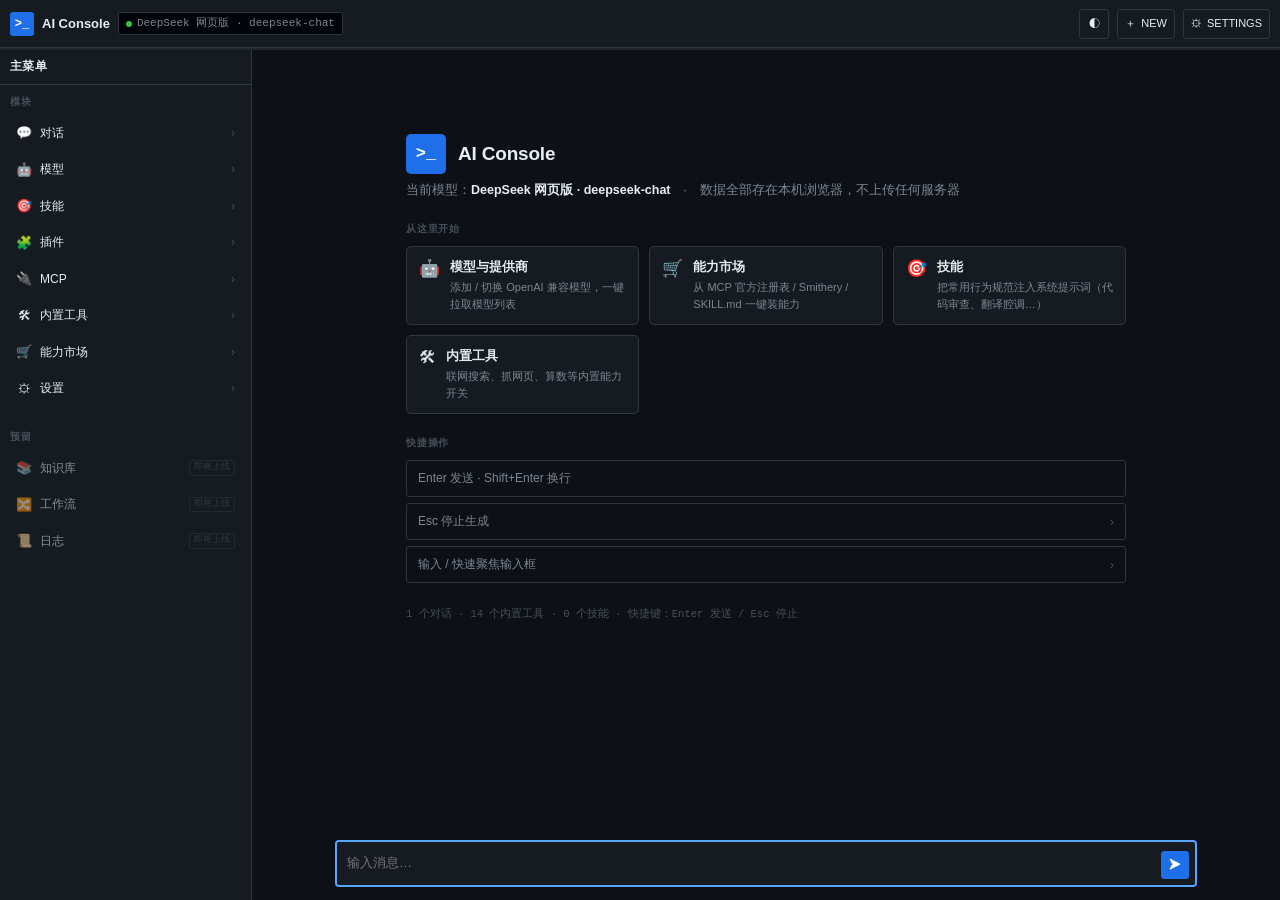
==== ai.html @ f850c0bf "feat(ai): ai.html 交互与观感升级（欢迎屏/主题切换/消息操作/会话管理）+ 修 8 处实效 bug" ====
<!DOCTYPE html>
<html lang="zh-CN" data-theme="auto">
<head>
<meta charset="UTF-8">
<meta name="viewport" content="width=device-width, initial-scale=1.0, maximum-scale=1.0, user-scalable=no">
<title>AI 工具箱</title>
<style>
:root{
  --bg:#0d1117; --bg-elev:#161b22; --bg-sunken:#010409;
  --fg:#e6edf3; --fg-dim:#7d8590; --fg-faint:#484f58;
  --line:#30363d; --line-strong:#21262d;
  --acc:#58a6ff; --acc-dim:#1f6feb; --acc-bg:rgba(88,166,255,.10);
  --ok:#3fb950; --warn:#d29922; --err:#f85149;
  --mono:ui-monospace,SFMono-Regular,"SF Mono",Menlo,Consolas,"Liberation Mono",monospace;
  --sans:-apple-system,BlinkMacSystemFont,"Segoe UI","Noto Sans SC",sans-serif;
  --r:3px; --r-lg:5px;
  /* 兼容别名：早期代码里散落着 --danger/--fg2/--bg2/--border 这套名字，
     它们从未定义过，导致「错误提示不变红、工具结果底色透明、思考框没边框」。
     统一别名到现行设计令牌，随明暗主题自动切换。 */
  --danger:var(--err); --fg2:var(--fg-dim); --bg2:var(--bg-elev); --border:var(--line);
  --sh-1:0 1px 2px rgba(0,0,0,.3);
  --sh-2:0 10px 30px rgba(0,0,0,.4);
}
:root[data-theme=light]{
  --bg:#ffffff; --bg-elev:#f6f8fa; --bg-sunken:#eaeef2;
  --fg:#1f2328; --fg-dim:#656d76; --fg-faint:#8c959f;
  --line:#d0d7de; --line-strong:#afb8c1;
  --acc:#0969da; --acc-dim:#0550ae; --acc-bg:rgba(9,105,218,.08);
  --ok:#1a7f37; --warn:#9a6700; --err:#cf222e;
}
*{margin:0;padding:0;box-sizing:border-box;-webkit-tap-highlight-color:transparent}
body{
  font-family:var(--sans);font-size:13px;line-height:1.5;
  background:var(--bg);color:var(--fg);
  height:100dvh;display:flex;flex-direction:column;overflow:hidden;
  -webkit-font-smoothing:antialiased;
}
button,input,select,textarea{font-family:inherit;font-size:13px}
::selection{background:var(--acc-bg);color:var(--fg)}
::-webkit-scrollbar{width:10px;height:10px}
::-webkit-scrollbar-track{background:transparent}
::-webkit-scrollbar-thumb{background:var(--line);border:2px solid var(--bg);border-radius:0}
::-webkit-scrollbar-thumb:hover{background:var(--fg-faint)}

/* ===== 按钮：硬边、方角 ===== */
.btn{
  display:inline-flex;align-items:center;justify-content:center;gap:5px;
  padding:4px 10px;border:1px solid var(--line);border-radius:var(--r);
  background:var(--bg-elev);color:var(--fg);font-size:12px;font-weight:500;
  cursor:pointer;transition:background .1s,border-color .1s;white-space:nowrap;line-height:1.6;
}
.btn:hover{background:var(--line-strong);border-color:var(--fg-faint)}
.btn.primary{background:var(--acc-dim);border-color:var(--acc-dim);color:#fff}
.btn.primary:hover{background:var(--acc)}
.btn.danger{color:var(--err)}
.btn.danger:hover{background:rgba(248,81,73,.12);border-color:var(--err)}
.btn.small{padding:2px 7px;font-size:11px}
.btn:disabled{opacity:.4;cursor:not-allowed}

/* ===== 顶栏 ===== */
.topbar{
  height:48px;display:flex;align-items:center;gap:8px;padding:0 10px;
  border-bottom:1px solid var(--line);background:var(--bg-elev);flex-shrink:0;z-index:50;
}
.brand{display:flex;align-items:center;gap:8px;min-width:0;flex-shrink:0}
.logo{
  width:24px;height:24px;border-radius:var(--r);display:grid;place-items:center;
  background:var(--acc-dim);color:#fff;font-size:12px;font-weight:700;flex-shrink:0;font-family:var(--mono);
}
.brand h1{font-size:13px;font-weight:600;letter-spacing:0;white-space:nowrap}
.brand small{display:none}
.topbar .sp{flex:1;min-width:4px}
.topbar .btn{min-height:30px}
.topbar .btn.icon{width:30px;padding:0;justify-content:center}
.chip{
  font-size:11px;padding:2px 7px;border-radius:2px;font-family:var(--mono);
  background:var(--bg-sunken);color:var(--fg-dim);border:1px solid var(--line);
  white-space:nowrap;overflow:hidden;text-overflow:ellipsis;max-width:36vw;
  display:inline-flex;align-items:center;gap:5px;flex-shrink:1;min-width:0;
}
.chip #statusText{overflow:hidden;text-overflow:ellipsis;white-space:nowrap;min-width:0}
.chip .cdot{width:6px;height:6px;border-radius:50%;background:var(--ok);flex-shrink:0}
.chip.off{color:var(--fg-faint);border-style:dashed;background:transparent}
.chip.off .cdot{background:var(--fg-faint)}
.chip.busy .cdot{background:var(--warn)}
.chip.tap{cursor:pointer}
.chip.tap:hover{border-color:var(--fg-faint);color:var(--fg)}
@media(max-width:680px){
  .brand h1{display:none}          /* 窄屏只留 logo：标题折行是顶栏错位的根源 */
  .chip{max-width:30vw}
  #ctxChip{display:none !important} /* 窄屏用顶部那条 ctxbar 表示用量，省出空间 */
  .topbar .lbl{display:none}       /* NEW / SETTINGS 收成图标按钮 */
}

/* ===== 布局 ===== */
.layout{display:flex;flex:1;overflow:hidden}
.sidebar{
  width:252px;flex-shrink:0;background:var(--bg-elev);border-right:1px solid var(--line);
  display:flex;flex-direction:column;overflow:hidden;
}
.sidebar-scroll{flex:1;overflow-y:auto}
.panel{border-bottom:1px solid var(--line);padding:10px}
.panel h3{
  font-size:10px;font-weight:600;color:var(--fg-dim);letter-spacing:.08em;
  text-transform:uppercase;display:flex;align-items:center;gap:6px;margin-bottom:8px;
  font-family:var(--mono);
}
.panel h3 .sp{flex:1}

/* 会话 / 提供商列表 */
.session-list{max-height:220px;overflow-y:auto;margin:-2px}
.session-item,.provider-item{
  display:flex;align-items:center;gap:7px;padding:5px 8px;border-radius:var(--r);
  cursor:pointer;font-size:12px;border-left:2px solid transparent;
}
.session-item:hover,.provider-item:hover{background:var(--line-strong)}
.session-item.active,.provider-item.active{background:var(--acc-bg);border-left-color:var(--acc);color:var(--acc)}
.session-item .t,.provider-item .n{flex:1;overflow:hidden;text-overflow:ellipsis;white-space:nowrap}
.session-item .cnt{font-size:9px;font-family:var(--mono);color:var(--fg-faint);border:1px solid var(--line);border-radius:2px;padding:0 4px;flex-shrink:0}
.session-item .del{opacity:0;color:var(--fg-dim);border:0;background:transparent;padding:0 2px;font-size:13px}
.session-item:hover .del,.session-item.active .del{opacity:.6}
.session-item .del:hover{opacity:1;color:var(--acc)}
.session-item .del.risk:hover{color:var(--err)}
/* 触屏没有 hover，操作按钮常显，否则根本点不到 */
@media(hover:none){.session-item .del{opacity:.5}}
.dot{width:6px;height:6px;border-radius:0;background:var(--ok);flex-shrink:0}
.provider-item.off .dot{background:var(--fg-faint)}
.model-sel,.panel select,.panel input{
  width:100%;padding:4px 8px;background:var(--bg);border:1px solid var(--line);
  border-radius:var(--r);color:var(--fg);font-family:var(--mono);font-size:11px;margin-top:6px;
}

/* ===== 主区 ===== */
.main{flex:1;display:flex;flex-direction:column;min-width:0;background:var(--bg)}
.msgs{flex:1;overflow-y:auto;padding:20px 0 8px}
.msg{max-width:860px;margin:0 auto 14px;padding:0 20px;display:flex;flex-direction:column;width:100%}
.msg .role{
  font-size:10px;font-weight:600;color:var(--fg-faint);margin-bottom:5px;
  letter-spacing:.08em;text-transform:uppercase;font-family:var(--mono);
}
.msg .bubble{font-size:13px;line-height:1.7;overflow-wrap:anywhere;white-space:pre-wrap}
.msg.user .bubble{white-space:pre-wrap}
.msg .bubble>*:not(:last-child){margin-bottom:.6em}
.msg.user .bubble{
  background:var(--bg-elev);border-left:2px solid var(--line-strong);
  padding:6px 10px;border-radius:0 var(--r) var(--r) 0;
}

/* 代码块 */
.bubble pre{
  background:var(--bg-sunken);border:1px solid var(--line);border-radius:var(--r);
  padding:10px 12px;overflow-x:auto;margin:8px 0;font-family:var(--mono);font-size:12px;
  line-height:1.55;white-space:pre;position:relative;
}
.bubble code{font-family:var(--mono);font-size:.9em;background:var(--bg-elev);padding:1px 4px;border-radius:2px;border:1px solid var(--line-strong)}
.bubble pre code{background:none;padding:0;border:0;font-size:12px}
.codebar{
  display:flex;align-items:center;gap:8px;font-family:var(--mono);font-size:10px;
  color:var(--fg-dim);background:var(--bg-elev);border:1px solid var(--line);border-bottom:0;
  border-radius:var(--r) var(--r) 0 0;padding:4px 10px;margin:8px 0 -8px;
}
.codebar .lang{color:var(--acc)}
.codebar .sp{flex:1}
.codebar button{background:none;border:0;color:var(--fg-dim);cursor:pointer;font-size:10px;font-family:var(--mono);padding:0}
.codebar button:hover{color:var(--acc)}

/* 工具调用 */
.msg .tool-call{
  margin-top:5px;font-size:11px;color:var(--fg-dim);background:var(--bg-elev);
  border:1px solid var(--line);border-left:2px solid var(--warn);border-radius:0 var(--r) var(--r) 0;
  padding:5px 9px;font-family:var(--mono);overflow-x:auto;white-space:pre-wrap;
}
.msg .tool-call.ok{border-left-color:var(--ok)}
.reasoning summary{font-family:var(--mono);font-size:11px;color:var(--fg-dim);cursor:pointer}

/* ===== 输入区 ===== */
.inputbar{padding:0 20px 14px}
.inputwrap{
  max-width:860px;margin:0 auto;display:flex;gap:6px;align-items:flex-end;
  background:var(--bg-elev);border:1px solid var(--line);border-radius:var(--r);padding:6px 6px 6px 10px;
}
.inputwrap:focus-within{border-color:var(--acc);box-shadow:0 0 0 1px var(--acc)}
#input{
  border:0;background:transparent;resize:none;max-height:180px;padding:5px 0;
  outline:none;color:var(--fg);font-size:13px;line-height:1.6;white-space:pre-wrap;width:100%;
}
.send-btn{
  width:28px;height:28px;border:1px solid var(--acc-dim);border-radius:var(--r);
  background:var(--acc-dim);color:#fff;font-size:12px;flex-shrink:0;cursor:pointer;
  display:grid;place-items:center;
}
.send-btn:hover{background:var(--acc)}
.send-btn:disabled{opacity:.4}

/* ===== 弹窗 ===== */
.modal-mask{
  position:fixed;inset:0;background:rgba(1,4,9,.75);display:none;
  align-items:flex-start;justify-content:center;z-index:80;padding:6vh 16px 16px;
}
.modal-mask.open{display:flex}
.modal{
  width:min(620px,100%);max-height:86dvh;overflow:auto;background:var(--bg-elev);
  border:1px solid var(--line);border-radius:var(--r-lg);box-shadow:0 16px 48px rgba(0,0,0,.55);
}
.modal h2{
  font-size:13px;font-weight:600;padding:12px 16px;border-bottom:1px solid var(--line);
  font-family:var(--mono);display:flex;align-items:center;gap:8px;
}
.modal .sub{font-size:11px;color:var(--fg-dim);padding:10px 16px 0;margin:0}
.modal .tab-pane{padding:14px 16px}
.modal .form-actions{
  padding:12px 16px;border-top:1px solid var(--line);display:flex;
  justify-content:flex-end;gap:6px;margin:0;background:var(--bg);
  position:sticky;bottom:0;
}

/* 标签页 */
.tabs{display:flex;gap:0;background:var(--bg);border-bottom:1px solid var(--line);padding:0 8px}
.tabs button{
  border:0;background:transparent;color:var(--fg-dim);border-radius:0;
  padding:9px 12px;font-size:12px;font-weight:500;cursor:pointer;
  border-bottom:2px solid transparent;margin-bottom:-1px;font-family:var(--mono);
}
.tabs button:hover{color:var(--fg)}
.tabs button.on{color:var(--acc);border-bottom-color:var(--acc)}
.tab-pane{display:none}
.tab-pane.on{display:block}

/* 表单 */
.form-row{margin-bottom:14px}
.form-row label{display:block;font-size:11px;font-weight:600;color:var(--fg-dim);margin-bottom:5px;font-family:var(--mono);text-transform:uppercase;letter-spacing:.05em}
.form-row input,.form-row select,.form-row textarea{
  width:100%;padding:6px 9px;background:var(--bg);border:1px solid var(--line);
  border-radius:var(--r);color:var(--fg);font-size:12px;outline:none;font-family:var(--mono);
}
.form-row input:focus,.form-row select:focus,.form-row textarea:focus{border-color:var(--acc);box-shadow:0 0 0 1px var(--acc)}
.form-row input[type=range]{padding:0;border:0;background:transparent;height:20px;accent-color:var(--acc);box-shadow:none!important}
.form-row input[type=checkbox]{width:auto;accent-color:var(--acc)}
.hint{font-size:11px;color:var(--fg-faint);margin-top:5px;line-height:1.5}

/* 工具列表 */
.tool-item{
  display:flex;align-items:center;gap:8px;padding:7px 0;
  border-bottom:1px solid var(--line-strong);font-size:12px;
}
.tool-item:last-child{border-bottom:0}
.tool-item .n{flex:1;font-family:var(--mono);font-size:11px}
.switch{position:relative;width:30px;height:16px;flex-shrink:0}
.switch input{opacity:0;width:0;height:0}
.slider{position:absolute;inset:0;background:var(--line);border-radius:2px;cursor:pointer}
.slider:before{content:"";position:absolute;height:12px;width:12px;left:2px;top:2px;background:var(--fg-dim);border-radius:1px;transition:.12s}
.switch input:checked+.slider{background:var(--acc-dim)}
.switch input:checked+.slider:before{transform:translateX(14px);background:#fff}

/* 空状态 */
.empty{max-width:520px;margin:16vh auto;text-align:center;color:var(--fg-dim);padding:0 20px}
.empty .big{font-size:32px;margin-bottom:10px;font-family:var(--mono);color:var(--fg-faint)}
.empty h2{color:var(--fg);font-size:15px;margin-bottom:6px;font-family:var(--mono);font-weight:600}
.empty code{font-family:var(--mono);font-size:11px;background:var(--bg-elev);padding:2px 6px;border:1px solid var(--line);border-radius:2px;color:var(--acc)}

/* ===== 欢迎屏（新建/空会话）===== */
.welcome{max-width:760px;margin:0 auto;padding:min(9vh,64px) 20px 20px}
.wc-hero{display:flex;align-items:center;gap:12px;margin-bottom:6px}
.wc-logo{
  width:40px;height:40px;border-radius:var(--r-lg);display:grid;place-items:center;flex-shrink:0;
  background:var(--acc-dim);color:#fff;font-family:var(--mono);font-weight:700;font-size:17px;
}
.wc-hero h2{font-size:19px;font-weight:650;letter-spacing:-.01em;line-height:1.25}
.wc-sub{color:var(--fg-dim);font-size:12.5px;margin:2px 0 22px;line-height:1.6}
.wc-sub b{color:var(--fg);font-weight:600}
.wc-warn{
  display:flex;gap:9px;align-items:flex-start;margin:0 0 18px;padding:10px 12px;font-size:12px;
  background:var(--bg-elev);border:1px solid var(--line);border-left:2px solid var(--warn);border-radius:0 var(--r) var(--r) 0;
}
.wc-warn .t{flex:1;color:var(--fg-dim);line-height:1.6}
.wc-warn b{color:var(--fg)}
.wc-grid{display:grid;grid-template-columns:repeat(auto-fit,minmax(210px,1fr));gap:10px;margin-bottom:22px}
.wc-card{
  text-align:left;display:flex;gap:10px;align-items:flex-start;padding:12px;
  background:var(--bg-elev);border:1px solid var(--line);border-radius:var(--r-lg);
  cursor:pointer;transition:border-color .12s,transform .12s,background .12s;color:inherit;font-family:inherit;
}
.wc-card:hover{border-color:var(--acc);background:var(--acc-bg);transform:translateY(-1px)}
.wc-card .ic{font-size:17px;line-height:1.2;flex-shrink:0}
.wc-card .tx{flex:1;min-width:0;display:block}
.wc-card .tt{display:block;font-size:12.5px;font-weight:600;color:var(--fg);margin-bottom:3px}
.wc-card .dd{display:block;font-size:11px;color:var(--fg-dim);line-height:1.5}
.wc-sec{font-size:10px;font-weight:600;color:var(--fg-faint);letter-spacing:.08em;text-transform:uppercase;font-family:var(--mono);margin:0 0 9px}
.wc-list{display:flex;flex-direction:column;gap:6px}
.wc-chip{
  display:flex;align-items:center;gap:9px;padding:9px 11px;font-size:12px;text-align:left;
  background:transparent;border:1px solid var(--line);border-radius:var(--r);color:var(--fg-dim);
  cursor:pointer;font-family:inherit;transition:border-color .12s,color .12s;
}
.wc-chip:hover{border-color:var(--acc);color:var(--fg)}
.wc-chip .ar{margin-left:auto;color:var(--fg-faint)}
.wc-foot{margin-top:22px;font-size:10.5px;color:var(--fg-faint);font-family:var(--mono);line-height:1.8}

/* ===== 消息操作条 ===== */
.msg-acts{display:flex;gap:4px;margin-top:7px;opacity:0;transition:opacity .12s;flex-wrap:wrap}
.msg:hover .msg-acts,.msg-acts:focus-within{opacity:1}
.msg-acts .a{
  font-size:10.5px;font-family:var(--mono);padding:2px 7px;border-radius:2px;cursor:pointer;
  background:transparent;border:1px solid var(--line);color:var(--fg-dim);line-height:1.6;
}
.msg-acts .a:hover{color:var(--acc);border-color:var(--acc)}
.msg-acts .a.danger:hover{color:var(--err);border-color:var(--err)}
@media(hover:none){.msg-acts{opacity:1}}   /* 触屏没有 hover，常显 */

/* ===== 回到底部 ===== */
.to-bottom{
  position:absolute;right:18px;bottom:74px;z-index:30;width:32px;height:32px;border-radius:50%;
  display:none;place-items:center;cursor:pointer;font-size:13px;
  background:var(--bg-elev);border:1px solid var(--line);color:var(--fg-dim);box-shadow:var(--sh-1);
}
.to-bottom.show{display:grid}
.to-bottom:hover{color:var(--acc);border-color:var(--acc)}
.main{position:relative}

/* 提示条 */
.toast{
  position:fixed;left:50%;bottom:20px;transform:translateX(-50%) translateY(8px);
  background:var(--bg-sunken);color:var(--fg);padding:7px 13px;border-radius:var(--r);
  border:1px solid var(--line);opacity:0;pointer-events:none;transition:.15s;
  z-index:90;font-size:12px;font-family:var(--mono);box-shadow:0 8px 24px rgba(0,0,0,.5);
}
.toast.show{opacity:1;transform:translateX(-50%) translateY(0)}

/* 上下文用量条 */
.ctxbar{height:2px;background:var(--line-strong);flex-shrink:0}
.ctxbar i{display:block;height:100%;background:var(--acc);width:0;transition:width .3s}
.ctxbar.warn i{background:var(--warn)}
.ctxbar.err i{background:var(--err)}

.menu-btn,.sidebar-backdrop{display:none}
@media(max-width:860px){
  .menu-btn{display:inline-flex}
  .sidebar{position:fixed;inset:44px auto 0 0;z-index:70;transform:translateX(-105%);width:min(84vw,300px);transition:transform .15s}
  .sidebar.open{transform:none}
  .sidebar-backdrop{display:block;position:fixed;inset:0;background:rgba(1,4,9,.6);z-index:60;opacity:0;pointer-events:none}
  .sidebar-backdrop.open{opacity:1;pointer-events:auto}
  .msg{padding:0 12px}
  .inputbar{padding:0 12px 12px}
}

/* AI 思考中跳动点 */
.typing-dot{display:inline-flex;gap:4px;align-items:center;margin-left:6px;vertical-align:middle}
.typing-dot i{width:5px;height:5px;background:var(--acc);border-radius:50%;display:inline-block;animation:tdot 1.2s infinite ease-in-out}
.typing-dot i:nth-child(2){animation-delay:.15s}
.typing-dot i:nth-child(3){animation-delay:.3s}
@keyframes tdot{0%,80%,100%{transform:scale(.6);opacity:.4}40%{transform:scale(1);opacity:1}}

/* 工具执行中旋转圈 */
.tc-spin{display:inline-block;width:10px;height:10px;border:1.5px solid var(--line-strong);border-top-color:var(--acc);border-radius:50%;animation:tcspin .8s linear infinite;vertical-align:-1px;margin-right:4px}
@keyframes tcspin{to{transform:rotate(360deg)}}
/* ===== 左侧模块导航 ===== */
.sb-head{display:flex;align-items:center;gap:8px;padding:8px 10px;border-bottom:1px solid var(--line);background:var(--bg-elev);flex-shrink:0}
.sb-head span{font-size:12px;font-weight:600;font-family:var(--mono);color:var(--fg);letter-spacing:.04em}
.sb-sec{font-size:10px;font-weight:600;color:var(--fg-faint);letter-spacing:.08em;text-transform:uppercase;padding:10px 10px 4px;font-family:var(--mono)}
.sb-mod{display:flex;align-items:center;gap:8px;padding:8px 10px;margin:1px 6px;border-radius:var(--r);cursor:pointer;font-size:12px;color:var(--fg);transition:background .1s}
.sb-mod:hover{background:var(--line-strong)}
.sb-mod .sb-ico{width:16px;text-align:center;font-size:13px;flex-shrink:0}
.sb-mod .sb-t{flex:1;overflow:hidden;text-overflow:ellipsis;white-space:nowrap}
.sb-mod .sb-ar{color:var(--fg-faint);font-size:12px}
.sb-mod.soon{opacity:.55;cursor:not-allowed}
.sb-mod .sb-soon{font-size:9px;color:var(--fg-faint);border:1px solid var(--line);padding:0 4px;border-radius:2px;font-family:var(--mono)}
.sb-view{display:block}
.sb-view .panel{border-bottom:0;padding:10px}
.sb-tool-item{display:flex;align-items:center;gap:8px;padding:7px 4px;border-bottom:1px solid var(--line-strong);font-size:12px}
.sb-tool-item:last-child{border-bottom:0}
.sb-tool-item .n{flex:1;font-family:var(--mono);font-size:11px;overflow:hidden;text-overflow:ellipsis;white-space:nowrap}
.sb-tool-item .d{font-size:10px;color:var(--fg-faint);max-width:120px;overflow:hidden;text-overflow:ellipsis;white-space:nowrap}
.sb-empty{font-size:12px;color:var(--fg-faint);padding:8px 4px;font-family:var(--mono)}
/* ===== 技能与能力市场 ===== */
.mk-item{display:flex;align-items:flex-start;gap:8px;padding:8px 6px;border-bottom:1px solid var(--line-strong)}
.mk-item:last-child{border-bottom:0}
.mk-item input[type=checkbox]{margin-top:2px;accent-color:var(--acc);flex-shrink:0}
.mk-item .mk-c{flex:1;min-width:0}
.mk-item .mk-n{font-size:12px;font-weight:600;display:flex;align-items:center;gap:6px;flex-wrap:wrap}
.mk-item .mk-d{font-size:11px;color:var(--fg-faint);margin-top:3px;line-height:1.5}
.mk-badge{font-size:9px;padding:0 4px;border-radius:2px;font-family:var(--mono);border:1px solid var(--line);color:var(--fg-dim)}
.mk-badge.skill{color:var(--acc);border-color:var(--acc)}
.mk-badge.mcp{color:var(--warn);border-color:var(--warn)}
.mk-badge.plugin{color:var(--ok);border-color:var(--ok)}
.mk-note{font-size:11px;color:var(--fg-faint);margin:8px 0 4px;font-family:var(--mono)}
.mk-bar{display:flex;gap:6px;flex-wrap:wrap;margin-top:8px}
.mk-scroll{max-height:44dvh;overflow-y:auto;border:1px solid var(--line);border-radius:var(--r);padding:2px 8px;background:var(--bg)}
.preset-row{display:flex;gap:6px;flex-wrap:wrap;margin-top:6px}
.sb-skill{padding:7px 4px;border-bottom:1px solid var(--line-strong)}
.sb-skill:last-child{border-bottom:0}
.sb-skill .sk-h{display:flex;align-items:center;gap:6px}
.sb-skill .sk-n{flex:1;font-size:12px;font-weight:600;overflow:hidden;text-overflow:ellipsis;white-space:nowrap}
.sb-skill .sk-d{font-size:11px;color:var(--fg-faint);margin-top:2px;line-height:1.4}
.sb-skill .sk-p{font-size:10px;color:var(--fg-faint);font-family:var(--mono);margin-top:3px}
@media(max-width:860px){.mk-scroll{max-height:38dvh}}
</style>
<body>
<div class="topbar">
  <button class="btn menu-btn" id="menuBtn" aria-label="菜单">☰</button>
  <div class="brand"><span class="logo">&gt;_</span><h1>AI Console</h1></div>
  <span class="chip off tap" id="statusChip" title="点这里切换模型 / 查看配置"><span class="cdot"></span><span id="statusText">未配置</span></span>
  <span class="chip" id="ctxChip" style="display:none">CTX 0%</span>
  <span class="sp"></span>
  <button class="btn small icon" id="btnTheme" title="切换主题" aria-label="切换主题">◐</button>
  <button class="btn small" id="btnNew" title="新建对话">＋<span class="lbl"> NEW</span></button>
  <button class="btn small" id="btnSettings" title="设置">⚙<span class="lbl"> SETTINGS</span></button>
</div>
<div class="ctxbar" id="ctxbar"><i></i></div>
<div class="layout">
  <div class="sidebar-backdrop" id="sbBackdrop"></div>
  <aside class="sidebar" id="sidebar">
  <div class="sb-head">
    <button class="btn small" id="sbBack" style="display:none">← 返回</button>
    <span id="sbTitle">主菜单</span>
  </div>
  <div class="sidebar-scroll">
    <!-- 主菜单 -->
    <div class="sb-view" id="sbHome">
      <div class="sb-sec">模块</div>
      <div class="sb-mod" data-view="chats"><span class="sb-ico">💬</span><span class="sb-t">对话</span><span class="sb-ar">›</span></div>
      <div class="sb-mod" data-view="models"><span class="sb-ico">🤖</span><span class="sb-t">模型</span><span class="sb-ar">›</span></div>
      <div class="sb-mod" data-view="skills"><span class="sb-ico">🎯</span><span class="sb-t">技能</span><span class="sb-ar">›</span></div>
      <div class="sb-mod" data-view="plugins"><span class="sb-ico">🧩</span><span class="sb-t">插件</span><span class="sb-ar">›</span></div>
      <div class="sb-mod" data-view="mcp"><span class="sb-ico">🔌</span><span class="sb-t">MCP</span><span class="sb-ar">›</span></div>
      <div class="sb-mod" data-view="builtin"><span class="sb-ico">🛠</span><span class="sb-t">内置工具</span><span class="sb-ar">›</span></div>
      <div class="sb-mod" data-view="market"><span class="sb-ico">🛒</span><span class="sb-t">能力市场</span><span class="sb-ar">›</span></div>
      <div class="sb-mod" data-view="settings"><span class="sb-ico">⚙</span><span class="sb-t">设置</span><span class="sb-ar">›</span></div>
      <div class="sb-sec" style="margin-top:14px">预留</div>
      <div class="sb-mod soon" data-view="kb"><span class="sb-ico">📚</span><span class="sb-t">知识库</span><span class="sb-soon">即将上线</span></div>
      <div class="sb-mod soon" data-view="wf"><span class="sb-ico">🔀</span><span class="sb-t">工作流</span><span class="sb-soon">即将上线</span></div>
      <div class="sb-mod soon" data-view="logs"><span class="sb-ico">📜</span><span class="sb-t">日志</span><span class="sb-soon">即将上线</span></div>
    </div>
    <!-- 对话 -->
    <div class="sb-view" id="sbChats" style="display:none">
      <section class="panel">
        <h3>CHATS<span class="sp"></span><button class="btn small" id="btnExportChat" title="导出当前对话为 Markdown">导出</button><button class="btn small" id="btnNew2">＋</button></h3>
        <div class="session-list" id="sessionList"></div>
      </section>
    </div>
    <!-- 模型 -->
    <div class="sb-view" id="sbModels" style="display:none">
      <section class="panel">
        <h3>MODELS<span class="sp"></span><button class="btn small" id="btnAddProvider">添加</button></h3>
        <div id="providerList"></div>
        <select class="model-sel" id="modelSel"></select>
        <div id="toolStatus" class="hint" style="margin-top:8px"></div>
      </section>
    </div>
    <!-- 插件 -->
    <div class="sb-view" id="sbPlugins" style="display:none">
      <section class="panel">
        <h3>PLUGINS<span class="sp"></span><button class="btn small" id="btnAddPlugin2">添加</button></h3>
        <div id="sbPluginList"></div>
      </section>
    </div>
    <!-- MCP -->
    <div class="sb-view" id="sbMcp" style="display:none">
      <section class="panel">
        <h3>MCP SERVERS<span class="sp"></span><button class="btn small" id="btnAddMcp2">添加</button></h3>
        <div id="sbMcpList"></div>
      </section>
    </div>
    <!-- 内置工具 -->
    <div class="sb-view" id="sbBuiltin" style="display:none">
      <section class="panel">
        <h3>BUILTIN TOOLS</h3>
        <div id="sbBuiltinList"></div>
      </section>
    </div>
    <!-- 技能 -->
    <div class="sb-view" id="sbSkills" style="display:none">
      <section class="panel">
        <h3>SKILLS<span class="sp"></span><button class="btn small" id="btnMarketSkill">市场</button><button class="btn small" id="btnAddSkill">添加</button></h3>
        <div id="sbSkillList"></div>
      </section>
    </div>
    <!-- 能力市场 -->
    <div class="sb-view" id="sbMarket" style="display:none">
      <section class="panel">
        <h3>MARKET</h3>
        <div class="sb-mod" data-mk="skill" style="margin:1px 0"><span class="sb-ico">🎯</span><span class="sb-t">技能市场</span><span class="sb-ar">›</span></div>
        <div class="sb-mod" data-mk="mcp" style="margin:1px 0"><span class="sb-ico">🔌</span><span class="sb-t">MCP 市场</span><span class="sb-ar">›</span></div>
        <div class="sb-mod" data-mk="plugin" style="margin:1px 0"><span class="sb-ico">🧩</span><span class="sb-t">插件市场</span><span class="sb-ar">›</span></div>
        <div class="hint" style="margin-top:10px">支持 MCP 官方注册表、Smithery、PulseMCP、SKILL.md、OpenAPI 等格式，也可填入任意链接自动识别。</div>
      </section>
    </div>
    <!-- 设置 -->
    <div class="sb-view" id="sbSettings" style="display:none">
      <section class="panel">
        <h3>SETTINGS</h3>
        <div id="sbSettingsList"></div>
      </section>
    </div>
  </div>
</aside>
  <main class="main">
    <div class="msgs" id="msgs"></div>
    <button class="to-bottom" id="toBottom" title="回到底部" aria-label="回到底部">↓</button>
    <div class="inputbar">
      <div class="inputwrap">
        <textarea id="input" placeholder="输入消息…" rows="1"></textarea>
        <button class="send-btn" id="sendBtn" title="发送">➤</button>
        <button class="send-btn" id="stopBtn" title="停止生成" style="display:none;background:var(--danger)">■</button>
      </div>
    </div>
  </main>
</div>


<div class="modal-mask" id="providerModal">
  <div class="modal">
    <h2 id="providerModalTitle">添加提供商</h2>
    <p class="sub">填写 OpenAI 兼容接口。商汤、OpenAI 等会自动经代理访问。</p>
    <div class="tabs"><button type="button" class="on" data-tab="p-basic">连接</button><button type="button" data-tab="p-model">模型</button><button type="button" data-tab="p-adv">高级</button></div>
    <div class="tab-pane on" id="p-basic">
      <div class="form-row"><label>常用模板</label><select id="pTemplate"><option value="">自定义</option><option value="sensenova">商汤 SenseNova</option><option value="openai">OpenAI</option><option value="anthropic">Anthropic</option><option value="google">Google Gemini</option><option value="qwen">通义千问</option><option value="moonshot">Kimi</option><option value="zhipu">智谱</option><option value="doubao">豆包</option><option value="ollama">Ollama（本地）</option><option value="openrouter">OpenRouter</option><option value="groq">Groq</option></select></div>
      <div class="form-row"><label>名称</label><input id="pName" placeholder="例如：商汤日日新"></div>
      <div class="form-row"><label>API 地址</label><input id="pBase" placeholder="https://token.sensenova.cn/v1"><div class="hint">程序会自动拼接 /chat/completions。</div></div>
      <div class="form-row"><label>API Key</label><input id="pKey" type="password" placeholder="sk-..."></div>
      <div class="form-row" id="pLockTip" style="display:none"></div>
    </div>
    <div class="tab-pane" id="p-model">
      <div class="form-row"><label>模型（逗号分隔）</label><input id="pModels" placeholder="sensenova-6.8-flash-lite, deepseek-v4-flash"></div>
      <div class="form-row" style="display:flex;gap:8px;align-items:center;flex-wrap:wrap"><button class="btn small" id="btnFetchModels" type="button">拉取模型</button><button class="btn small" id="btnTestConn" type="button">测试连接</button><span id="fetchModelsStatus" class="hint" style="margin:0"></span></div>
      <div class="form-row"><label>默认系统提示词</label><textarea id="pSys" rows="3" placeholder="你是一个有用的 AI 助手"></textarea></div>
    </div>
    <div class="tab-pane" id="p-adv">
      <div class="form-row"><label>专用代理（可选）</label><input id="pProxy" placeholder="留空则使用全局代理或直连"><div class="hint">仅此提供商走该地址。全局代理在设置的网络页配置。</div></div>
    </div>
    <div class="form-actions"><button class="btn danger" id="pDelete" style="display:none;margin-right:auto">删除</button><button class="btn" id="pCancel">取消</button><button class="btn primary" id="pSave">保存</button></div>
  </div>
</div>
<div class="modal-mask" id="toolsModal">
  <div class="modal">
    <h2>能力中心</h2><p class="sub">内置工具、远程 MCP 与 OpenAPI 插件。</p>
    <div class="tabs"><button type="button" class="on" data-tab="t-built">内置</button><button type="button" data-tab="t-mcp">MCP</button><button type="button" data-tab="t-plugin">插件</button></div>
    <div class="tab-pane on" id="t-built"><div id="builtinTools"></div></div>
    <div class="tab-pane" id="t-mcp"><div class="form-actions" style="justify-content:space-between"><span class="hint" style="margin:0">远程 HTTP MCP，仅拉取并调用工具。</span><button class="btn small" id="btnAddMcp">添加</button></div><div id="mcpList"></div></div>
    <div class="tab-pane" id="t-plugin"><div class="form-actions" style="justify-content:space-between"><span class="hint" style="margin:0">支持 OpenAPI 与自定义 JSON 工具。</span><button class="btn small" id="btnAddPlugin">添加</button></div><div id="pluginList"></div></div>
    <div class="form-actions"><button class="btn primary" id="toolsClose">完成</button></div>
  </div>
</div>
<div class="modal-mask" id="mcpModal"><div class="modal"><h2>MCP 服务器</h2><div class="form-row"><label>名称</label><input id="mName" placeholder="例如：GitHub MCP"></div><div class="form-row"><label>地址</label><input id="mUrl" placeholder="https://mcp.example.com/mcp"></div><div class="form-row"><label>Bearer Token（可选）</label><input id="mToken" type="password"></div><div class="form-row"><label>额外 Headers（JSON，可选）</label><input id="mHeaders" placeholder='{"X-Key":"value"}'></div><div class="form-actions"><button class="btn" id="mCancel">取消</button><button class="btn primary" id="mSave">保存并拉取工具</button></div></div></div>
<div class="modal-mask" id="pluginModal"><div class="modal"><h2>添加插件</h2><div class="form-row"><label>名称</label><input id="plName"></div><div class="form-row"><label>类型</label><select id="plType"><option value="openapi">OpenAPI 插件</option><option value="custom">自定义 JSON 工具</option></select></div><div class="form-row"><label>OpenAPI 地址或 JSON</label><textarea id="plOpenapi" rows="4"></textarea></div><div id="customFields" style="display:none"><div class="form-row"><label>工具名称</label><input id="cName"></div><div class="form-row"><label>描述</label><input id="cDesc"></div><div class="form-row"><label>URL</label><input id="cUrl"></div><div class="form-row"><label>方法</label><select id="cMethod"><option>GET</option><option>POST</option></select></div><div class="form-row"><label>Headers（JSON）</label><input id="cHeaders"></div><div class="form-row"><label>参数 JSON Schema</label><textarea id="cSchema" rows="3"></textarea></div></div><div class="form-actions"><button class="btn" id="plCancel">取消</button><button class="btn primary" id="plSave">保存</button></div></div></div>
<div class="modal-mask" id="settingsModal"><div class="modal"><h2>设置</h2><p class="sub">生成参数、网络与数据分开管理。</p><div class="tabs"><button type="button" class="on" data-tab="s-gen">生成</button><button type="button" data-tab="s-net">网络</button><button type="button" data-tab="s-data">数据</button></div><div class="tab-pane on" id="s-gen"><div class="form-row"><label>温度 <span id="tempVal">0.7</span></label><input type="range" id="setTemp" min="0" max="2" step="0.1" value="0.7"></div><div class="form-row"><label>最大 Tokens</label><input type="number" id="setMaxTokens" min="1" max="128000" value="2048"></div><div class="form-row"><label style="display:flex;align-items:center;gap:8px"><input type="checkbox" id="setAutoRetry429" style="width:auto"> 遇到限流(429)自动重试</label><div class="hint">仅对限流与瞬时连接错误自动重试，次数见下方。</div></div><div class="form-row"><label>自动重试次数 <span id="retryVal">5</span></label><input type="range" id="setMaxRetry" min="0" max="10" step="1" value="5"><div class="hint">设为 0 则不自动重试。退避间隔 2/4/8/16/30 秒。</div></div><div class="form-row"><label style="display:flex;align-items:center;gap:8px"><input type="checkbox" id="setAutoCompress" style="width:auto"> 超长对话自动压缩</label><div class="hint">接近上下文上限时，把早期对话摘要为一条记录，避免报错。</div></div><div class="form-row"><label>压缩触发阈值 <span id="cmpVal">80</span>%</label><input type="range" id="setCmpTh" min="50" max="95" step="5" value="80"><div class="hint">达到最大 Tokens 的该比例时触发压缩。</div></div></div><div class="tab-pane" id="s-net"><div class="form-row"><label style="display:flex;align-items:center;gap:8px"><input type="checkbox" id="setUseProxy" style="width:auto"> 始终通过代理访问 API</label><div class="hint">已知会被浏览器拦截的接口会自动走代理。</div></div><div class="form-row"><label>代理地址</label><input id="setProxyBase" placeholder="https://ai.yongjiu.ccwu.cc"></div></div><div class="tab-pane" id="s-data"><div class="form-row" style="display:flex;gap:8px;flex-wrap:wrap"><button class="btn small" id="btnExport" type="button">导出配置</button><button class="btn small" id="btnImport" type="button">导入配置</button><button class="btn small danger" id="btnWipe" type="button">清除全部</button></div><div class="hint">导出包含密钥，请妥善保管。</div><input type="file" id="importFile" accept=".json" style="display:none"></div><div class="form-actions"><button class="btn" id="settingsCancel">取消</button><button class="btn primary" id="settingsSave">保存</button></div></div></div>
<div class="modal-mask" id="skillModal"><div class="modal">
  <h2 id="skillModalTitle">添加技能</h2>
  <p class="sub">技能作为行为规范注入系统提示词，不占用工具调用。</p>
  <div class="form-row"><label>名称</label><input id="skName" placeholder="例如：代码审查"></div>
  <div class="form-row"><label>描述</label><input id="skDesc" placeholder="一句话说明用途"></div>
  <div class="form-row"><label>提示词</label><textarea id="skPrompt" rows="8" placeholder="当用户提供代码时，请按以下结构回答…"></textarea></div>
  <div class="form-actions"><button class="btn" id="skCancel">取消</button><button class="btn primary" id="skSave">保存</button></div>
</div></div>
<div class="modal-mask" id="marketModal"><div class="modal">
  <h2>能力市场</h2>
  <p class="sub" id="mkSub">填入链接或关键词，自动识别格式并安装。</p>
  <div class="tabs" id="mkTabs" data-no-pane="1"><button type="button" class="on" data-mkt="skill">技能</button><button type="button" data-mkt="mcp">MCP</button><button type="button" data-mkt="plugin">插件</button></div>
  <div class="tab-pane on" id="mkPane" style="padding:14px 16px">
    <div class="form-row"><label id="mkUrlLabel">来源链接</label><input id="mkUrl" placeholder="https://registry.modelcontextprotocol.io/v0/servers"></div>
    <div class="form-row"><label>快捷来源</label><div class="preset-row" id="mkPresets"></div></div>
    <div class="mk-bar"><button class="btn primary small" id="mkFetch">查询</button><span id="mkStatus" class="hint" style="margin:0"></span></div>
    <div class="form-row" style="margin-top:12px"><label>结果</label><div class="mk-scroll" id="mkResults"><div class="sb-empty">填入链接后点击查询</div></div></div>
    <div class="form-actions"><button class="btn" id="mkSelectAll">全选</button><button class="btn" id="mkClose">关闭</button><button class="btn primary" id="mkInstall">安装选中</button></div>
  </div>
</div></div>
<div class="toast" id="toast"></div>
<script>
// ====== API 网关选优层（多域名故障转移 + 快捷保留区） ======
// 原理：并发探测多个网关域名，选最快可用者，覆盖 API_BASE/AUTH_API/SEARCH_API
// 支持：localStorage 缓存结果（TTL 10分钟）、手动填入自定义订阅地址（快捷保留区）

(function(){
  // 服务 -> 候选网关域名（按优先级，第一位为默认）
  var GATEWAY_POOL = {
    api:  ["https://api.yongjiu.ccwu.cc", "https://api2.yongjiu.ccwu.cc"],
    auth: ["https://auth-api.yongjiu.ccwu.cc", "https://auth-api2.yongjiu.ccwu.cc"],
    search: ["https://search.yongjiu.ccwu.cc", "https://search2.yongjiu.ccwu.cc"]
  };

  // 快捷保留区：用户可手动填写的备用订阅地址（失效时自动切换到这里）
  function getCustom(service){
    try{ return localStorage.getItem('gw_custom_'+service)||''; }catch(e){ return ''; }
  }
  function setCustom(service, url){
    try{ localStorage.setItem('gw_custom_'+service, url||''); }catch(e){}
  }

  // 健康检查，GET /health 或根路径，3 秒超时
  function test(url){
    return new Promise(function(resolve){
      var ctrl = typeof AbortController!=='undefined' ? new AbortController() : null;
      var timer = setTimeout(function(){ if(ctrl) ctrl.abort(); resolve(false); }, 3000);
      var opts = {method:'GET', cache:'no-store'};
      if(ctrl) opts.signal = ctrl.signal;
      fetch(url+'/health', opts)
        .then(function(r){ clearTimeout(timer); resolve(r.ok || r.status===404); })
        .catch(function(){ clearTimeout(timer); resolve(false); });
    });
  }

  // 选优：返回该服务当前最佳网关 URL（同步返回，探测异步缓存）
  var bestCache = {};
  var probing = {};
  function pickBest(service){
    var pool = GATEWAY_POOL[service] || [];
    var custom = getCustom(service);
    if(custom) pool = [custom].concat(pool);

    var cached = bestCache[service];
    if(cached && Date.now()-cached.ts < 10*60*1000) return cached.url;

    var fallback = pool[0] || '';
    if(!probing[service]){
      probing[service] = true;
      var results = [];
      pool.forEach(function(url, i){
        test(url).then(function(ok){
          results.push({url:url, ok:ok, idx:i});
          if(results.length===pool.length){
            var best = results.filter(function(r){return r.ok;}).sort(function(a,b){return a.idx-b.idx;})[0];
            if(best){ bestCache[service] = {url:best.url, ts:Date.now()}; }
            probing[service] = false;
          }
        });
      });
    }
    return fallback;
  }

  // 强制重测（设置面板手动触发）
  function refresh(){
    bestCache = {};
    ['api','auth','search'].forEach(function(s){ probing[s]=false; pickBest(s); });
    return Promise.all([
      test(GATEWAY_POOL.api[0]), test(GATEWAY_POOL.api[1]),
      test(GATEWAY_POOL.auth[0]), test(GATEWAY_POOL.auth[1]),
      test(GATEWAY_POOL.search[0]), test(GATEWAY_POOL.search[1])
    ]);
  }

  window.APIGateway = {
    pick: pickBest,
    getCustom: getCustom,
    setCustom: setCustom,
    pool: GATEWAY_POOL,
    refresh: refresh,
    _cache: bestCache,
    _test: test
  };
})();


// ===== 存储 =====
const LS_KEYS={providers:'ai.providers',active:'ai.activeProvider',sessions:'ai.sessions',activeSession:'ai.activeSession',mcp:'ai.mcpServers',plugins:'ai.plugins',builtin:'ai.builtinTools',skills:'ai.skills',settings:'ai.settings',activeModel:'ai.activeModel'};
function load(k,f){try{const v=localStorage.getItem(k);return v?JSON.parse(v):(f!==undefined?f:null)}catch(e){return f!==undefined?f:null}}
function save(k,v){localStorage.setItem(k,JSON.stringify(v))}
function uid(){return Date.now().toString(36)+Math.random().toString(36).slice(2,7)}
function $(id){return document.getElementById(id)}
function esc(s){return String(s==null?'':s).replaceAll('&','&amp;').replaceAll('<','&lt;').replaceAll('>','&gt;').replaceAll('"','&quot;').replaceAll("'",'&#39;')}
let toastTimer=null;
function toast(msg){const t=$('toast');t.textContent=msg;t.classList.add('show');clearTimeout(toastTimer);toastTimer=setTimeout(()=>t.classList.remove('show'),2200)}
// ===== 默认数据 =====
// ===== DeepSeek 网页版反代（内置，不可删除）=====
// 走 Cloudflare Worker 反代 chat.deepseek.com；本模型只做纯对话，不参与工具调用。
//
// ⚠ token 不在这里 —— 它在 Worker 的 DEEPSEEK_TOKENS secret 里。
//   Worker 只认 secret，前端带的 Authorization 头它根本不看（除非配了 PROXY_KEY）。
//   所以换 token 请改 Worker，改本文件无效。详见 worker/deepseek/README.md。
const DS_WEB_BASE='https://ai.yongjiu.ccwu.cc/dsweb/v1';
const DEFAULT_PROVIDERS=[
  // key 留空：token 由 Worker 侧的 secret 提供，这里不需要也不应该填
  {id:'deepseek-web',name:'DeepSeek 网页版',base:DS_WEB_BASE,key:'',proxy:'',models:['deepseek-chat','deepseek-reasoner'],sys:'你是一个有用的 AI 助手',locked:true,noTools:true,selfProxied:true,badge:'反代'},
  {id:'sensenova',name:'商汤日日新',base:'https://token.sensenova.cn/v1',key:'',proxy:'',models:['sensenova-6.8-flash-lite','deepseek-v4-flash','deepseek-flash','glm-5.2','kimi-k3'],sys:'你是一个有用的 AI 助手'},
  {id:'deepseek',name:'DeepSeek',base:'https://api.deepseek.com/v1',key:'',proxy:'',models:['deepseek-chat','deepseek-reasoner'],sys:'你是一个有用的 AI 助手'},
];
// 内置锁定提供商：不可删除，每次启动强制回填（即使 localStorage 里被改掉）
const BUILTIN_PROVIDERS={};
DEFAULT_PROVIDERS.forEach(function(p){if(p.locked)BUILTIN_PROVIDERS[p.id]=JSON.parse(JSON.stringify(p))});
function isLocked(id){return Object.prototype.hasOwnProperty.call(BUILTIN_PROVIDERS,id)}
const DEFAULT_BUILTIN=[
  {id:'web_search',name:'网页搜索',desc:'经搜索API搜索网页',enabled:true},
  {id:'fetch_url',name:'网页抓取',desc:'抓取指定URL文本内容',enabled:true},
  {id:'now_time',name:'当前时间',desc:'获取当前日期时间',enabled:true},
  {id:'calc',name:'计算器',desc:'四则运算与数学表达式计算',enabled:true},
  {id:'unit_convert',name:'单位换算',desc:'长度/重量/温度/数据单位换算',enabled:true},
  {id:'random_num',name:'随机数',desc:'生成指定范围的随机整数',enabled:true},
  {id:'uuid_gen',name:'UUID 生成',desc:'生成随机 UUID v4',enabled:true},
  {id:'base64',name:'Base64 编解码',desc:'文本与 Base64 互转',enabled:true},
  {id:'url_codec',name:'URL 编解码',desc:'URL 编码与解码',enabled:true},
  {id:'json_tool',name:'JSON 工具',desc:'JSON 校验/格式化/压缩',enabled:true},
  {id:'http_req',name:'HTTP 请求',desc:'发送 GET/POST 请求并返回响应',enabled:true},
  {id:'weather',name:'天气查询',desc:'查询城市当前天气',enabled:true},
  {id:'currency',name:'汇率换算',desc:'查询实时汇率并换算',enabled:true},
  {id:'translate',name:'文本翻译',desc:'调用免费翻译接口翻译文本',enabled:true}
];
const DEFAULT_SKILLS=[
  {id:'sk_code_review',name:'代码审查',desc:'逐条指出问题并给出修复建议',enabled:false,
   prompt:'当用户提供代码时，请按以下结构回复：'+String.fromCharCode(10)+'1. 总体评价（一句话）'+String.fromCharCode(10)+'2. 问题清单（按严重程度排序，每条含：问题 / 影响 / 修复建议）'+String.fromCharCode(10)+'3. 修复后的完整代码'+String.fromCharCode(10)+'只指出真实存在的问题，不要臆测。'},
  {id:'sk_summary',name:'结构化摘要',desc:'把长文压缩为要点',enabled:false,
   prompt:'当用户要求总结时，按以下结构输出：'+String.fromCharCode(10)+'- 一句话结论'+String.fromCharCode(10)+'- 3-5 条要点（每条不超过 40 字）'+String.fromCharCode(10)+'- 关键数据或事实（如有）'+String.fromCharCode(10)+'不要输出与原文无关的推测。'},
];

// ===== 状态 =====
let providers=load(LS_KEYS.providers,DEFAULT_PROVIDERS);
// 迁移：旧版商汤域名 api.sensenova.cn -> token.sensenova.cn
providers.forEach(p=>{if(p.base&&p.base.indexOf('api.sensenova.cn')>=0){p.base=p.base.replace("api.sensenova.cn","token.sensenova.cn");}});
// 内置锁定提供商：强制置顶回填，保持字段与常量一致（用户仍可改 base，但不允许删除）
(function reconcileBuiltin(){
  Object.keys(BUILTIN_PROVIDERS).forEach(function(id){
    var def=BUILTIN_PROVIDERS[id];
    var idx=providers.findIndex(function(p){return p.id===id});
    if(idx<0){
      // 已被删除/从未存在 -> 插到最前面
      providers.unshift(JSON.parse(JSON.stringify(def)));
    }else{
      // 存在 -> 锁定标记强制为真，缺失字段补齐
      var p=providers[idx];
      Object.keys(def).forEach(function(k){if(p[k]===undefined)p[k]=def[k]});
      p.locked=true;
      // 自带反代的提供商，凭证在 Worker 侧：清掉浏览器里可能残留的旧 key，
      // 否则界面上会显示「已设 Key」误导用户以为前端 token 在生效
      if(def.selfProxied)p.key='';
      if(idx>0){providers.splice(idx,1);providers.unshift(p);}
    }
  });
})();
save(LS_KEYS.providers,providers);
let activeProviderId=load(LS_KEYS.active,providers[0]?providers[0].id:null);
// 若记录的当前提供商已不存在，回落到第一项
if(!getProviderLoose(activeProviderId))activeProviderId=providers[0]?providers[0].id:null;
function getProviderLoose(id){return providers.find(function(p){return p.id===id})}
let sessions=load(LS_KEYS.sessions,[]);
let activeSessionId=load(LS_KEYS.activeSession,null);
let mcpServers=load(LS_KEYS.mcp,[]);
let plugins=load(LS_KEYS.plugins,[]);
let builtinTools=load(LS_KEYS.builtin,DEFAULT_BUILTIN);
let skills=load(LS_KEYS.skills,DEFAULT_SKILLS);
let settings=load(LS_KEYS.settings,{temperature:0.7,maxTokens:2048,useProxy:false,proxyBase:'https://ai.yongjiu.ccwu.cc',maxRetry:5,autoRetry429:true,autoCompress:true,compressTh:80});
// 内置公共代理（解决浏览器 CORS：商汤/OpenAI 等预检不完整）
const BUILTIN_PROXY='https://ai.yongjiu.ccwu.cc';
// 这些上游经浏览器直连会被 CORS 拦，建议强制走代理
const CORS_HOSTILE=['token.sensenova.cn','api.openai.com','api.anthropic.com','open.bigmodel.cn','api.moonshot.cn','dashscope.aliyuncs.com','api.deepseek.com'];
function needProxyFor(base){try{const h=new URL(base).hostname;return CORS_HOSTILE.some(x=>h===x||h.endsWith('.'+x))}catch(e){return false}}
let currentProvider=null;
let selectedModel=load(LS_KEYS.activeModel,null);
function getProvider(id){return providers.find(p=>p.id===id)}
function activeProvider(){return getProvider(activeProviderId)||providers[0]}
function curSession(){return sessions.find(s=>s.id===activeSessionId)||null}
function persist(){save(LS_KEYS.providers,providers);save(LS_KEYS.active,activeProviderId);save(LS_KEYS.sessions,sessions);save(LS_KEYS.activeSession,activeSessionId);save(LS_KEYS.mcp,mcpServers);save(LS_KEYS.plugins,plugins);save(LS_KEYS.skills,skills);save(LS_KEYS.builtin,builtinTools);save(LS_KEYS.settings,settings);save(LS_KEYS.activeModel,selectedModel)}
// ===== 提供商 UI =====
function renderProviders(){
  const el=$('providerList');const ap=activeProvider();
  el.innerHTML=providers.map(p=>{
    const active=p.id===ap.id;
    const lock=p.locked?'<span title="内置模型，不可删除" style="font-size:10px;color:var(--fg-faint)">🔒</span>':'';
    const badge=p.badge?'<span class="chip" style="font-size:10px;padding:0 4px">'+esc(p.badge)+'</span>':'';
    return '<div class="provider-item'+(active?' active':'')+'" data-pid="'+p.id+'"><span class="dot"></span><span class="n">'+esc(p.name)+badge+lock+'</span><span style="font-size:11px;color:var(--fg2)">'+(p.key?'✓':'未设Key')+'</span></div>';
  }).join('')||'<div style="font-size:12px;color:var(--fg2);padding:8px">暂无提供商</div>';
  el.querySelectorAll('.provider-item').forEach(it=>it.onclick=()=>{activeProviderId=it.dataset.pid;persist();renderAll();toast('已切换提供商')});
  const ms=$('modelSel');
  const opts=[];
  providers.forEach(p=>{const cur=ap.id===p.id;
    (p.models||[]).forEach(m=>{const selM=(cur&&m===selectedModel)||(cur&&!selectedModel&&m===(p.models||[])[0]);
      opts.push('<option value="'+esc(m)+'" data-pid="'+esc(p.id)+'"'+(selM?' selected':'')+'>'+esc(p.name)+' · '+esc(m)+'</option>');});
  });
  ms.innerHTML=opts.join('')||'<option value="">请先添加模型</option>';
  ms.onchange=()=>{const sel=ms.options[ms.selectedIndex];if(sel&&sel.dataset.pid){activeProviderId=sel.dataset.pid;selectedModel=sel.value;persist();renderAll();}};
}

const PROVIDER_TEMPLATES={
  sensenova:{name:'商汤日日新',base:'https://token.sensenova.cn/v1',models:['sensenova-6.8-flash-lite','deepseek-v4-flash','glm-5.2','kimi-k3']},
  openai:{name:'OpenAI',base:'https://api.openai.com/v1',models:['gpt-4o','gpt-4o-mini','o3-mini']},
  anthropic:{name:'Anthropic',base:'https://api.anthropic.com/v1',models:['claude-3-7-sonnet-latest']},
  google:{name:'Google Gemini',base:'https://generativelanguage.googleapis.com/v1beta/openai',models:['gemini-2.0-flash','gemini-1.5-pro']},
  qwen:{name:'通义千问',base:'https://dashscope.aliyuncs.com/compatible-mode/v1',models:['qwen-max','qwen-plus','qwen-turbo']},
  moonshot:{name:'Kimi',base:'https://api.moonshot.cn/v1',models:['moonshot-v1-8k','moonshot-v1-32k','moonshot-v1-128k']},
  zhipu:{name:'智谱GLM',base:'https://open.bigmodel.cn/api/paas/v4',models:['glm-4-plus','glm-4-air']},
  doubao:{name:'豆包',base:'https://ark.cn-beijing.volces.com/api/v3',models:['doubao-1-5-pro-32k','doubao-1-5-lite-32k']},
  ollama:{name:'Ollama',base:'http://localhost:11434/v1',models:['llama3.1','qwen2.5']},
  openrouter:{name:'OpenRouter',base:'https://openrouter.ai/api/v1',models:['openrouter/auto']},
  groq:{name:'Groq',base:'https://api.groq.com/openai/v1',models:['llama-3.3-70b-versatile','mixtral-8x7b-32768']}
};
function applyTemplate(){
  const t=$('pTemplate').value;if(!t)return;
  const tp=PROVIDER_TEMPLATES[t];if(!tp)return;
  $('pName').value=tp.name;$('pBase').value=tp.base;
  $('pModels').value=tp.models.join(', ');
}
$('pTemplate').onchange=applyTemplate;
function openProviderModal(id){
  const p=id?getProvider(id):null;
  $('providerModalTitle').textContent=p?'编辑提供商':'添加提供商';
  $('pTemplate').value='';$('pName').value=p?p.name:'';
  $('pBase').value=p?p.base:'https://token.sensenova.cn/v1';
  $('pKey').value=p?p.key:'';
  $('pProxy').value=p?p.proxy||'':'';
  $('pModels').value=p?(p.models||[]).join(', '):'SenseChat-5, SenseChat-Turbo';
  $('pSys').value=p?p.sys||'你是一个有用的 AI 助手':'你是一个有用的 AI 助手';
  // 内置锁定提供商：隐藏删除按钮，且模型列表只读不可改
  $('pDelete').style.display=(p&&!isLocked(p.id))?'':'none';
  // 反代类提供商会在下方提示不支持工具调用
  var lockTip=$('pLockTip');
  if(lockTip){
    if(p&&isLocked(p.id)){lockTip.style.display='block';lockTip.textContent='🔒 内置模型：不可删除，模型列表已锁定（可修改 API 地址与 Key）';}
    else{lockTip.style.display='none';}
  }
  $('providerModal').dataset.pid=p?p.id:'';
  $('providerModal').classList.add('open');
}
$('btnAddProvider').onclick=()=>openProviderModal(null);
$('providerList').onclick=e=>{const it=e.target.closest('.provider-item');if(it)openProviderModal(it.dataset.pid)};
$('pCancel').onclick=()=>$('providerModal').classList.remove('open');
$('pDelete').onclick=()=>{
  const pid=$('providerModal').dataset.pid;
  // 内置锁定提供商拒绝删除（双保险：按钮已隐藏，这里再拦一次）
  if(isLocked(pid)){toast('内置模型不可删除');return}
  providers=providers.filter(p=>p.id!==pid);
  if(activeProviderId===pid)activeProviderId=providers[0]?providers[0].id:null;
  persist();$('providerModal').classList.remove('open');renderAll();toast('已删除');
};
// ===== 自动拉取模型 / 测试连接 =====
$('btnFetchModels').onclick=async()=>{
  const base=$('pBase').value.trim().replace(/\/+$/,'');
  const key=$('pKey').value.trim();
  const proxy=$('pProxy').value.trim();
  const st=$('fetchModelsStatus');st.style.color='';
  if(!base){st.textContent='请先填 API 地址';return}
  st.textContent='拉取中…';
  try{
    const _p={base:base,key:key,proxy:proxy};
    const url=buildUrl(_p,'/models');
    const h=buildHeaders(_p);
    const r=await fetch(url,{headers:h});
    if(!r.ok)throw new Error('HTTP '+r.status);
    const j=await r.json();
    const models=(j.data||[]).map(x=>x.id).filter(Boolean);
    if(!models.length)throw new Error('未解析到模型');
    $('pModels').value=models.join(', ');
    st.textContent='✓ 拉取 '+models.length+' 个模型';
  }catch(e){st.textContent='✗ 失败: '+e.message;st.style.color='var(--danger)'}
};
$('btnTestConn').onclick=async()=>{
  const base=$('pBase').value.trim().replace(/\/+$/,'');
  const key=$('pKey').value.trim();
  const proxy=$('pProxy').value.trim();
  const st=$('fetchModelsStatus');st.style.color='';
  if(!base){st.textContent='请先填 API 地址';return}
  st.textContent='测试中…';
  try{
    const _p={base:base,key:key,proxy:proxy};
    const url=buildUrl(_p,'/models');
    const h=buildHeaders(_p);
    const r=await fetch(url,{headers:h});
    if(!r.ok)throw new Error('HTTP '+r.status);
    const j=await r.json();
    const n=(j.data||[]).length;
    st.textContent='✓ 连接成功'+(n?'，'+n+' 个模型':'');
  }catch(e){st.textContent='✗ 失败: '+e.message;st.style.color='var(--danger)'}
};
$('pSave').onclick=()=>{
  const name=$('pName').value.trim(),base=$('pBase').value.trim(),key=$('pKey').value.trim(),proxy=$('pProxy').value.trim(),models=$('pModels').value.split(/[,，]/).map(s=>s.trim()).filter(Boolean),sys=$('pSys').value.trim();
  if(!name||!base){toast('名称和 API 地址必填');return}
  const pid=$('providerModal').dataset.pid;
  if(pid){
    const p=getProvider(pid);
    // 锁定提供商的 locked/noTools/badge 不允许被表单覆盖掉
    const keep={};
    if(isLocked(pid)){keep.locked=true;keep.noTools=p.noTools;keep.badge=p.badge;}
    Object.assign(p,{name,base,key,proxy,models,sys},keep);
  }else{providers.push({id:uid(),name,base,key,proxy,models,sys});activeProviderId=providers[providers.length-1].id;}
  persist();$('providerModal').classList.remove('open');renderAll();toast('已保存');
};

// ===== 会话 =====
function renderSessions(){
  const el=$('sessionList');
  if(!el)return;
  if(!sessions.length){el.innerHTML='<div style="font-size:12px;color:var(--fg2);padding:8px">暂无对话</div>';return}
  el.innerHTML=sessions.slice().reverse().map(s=>{
    const a=s.id===activeSessionId;
    const title=s.title||((s.messages.find(m=>m.role==='user')||{}).content||'').slice(0,20)||'新对话';
    const n=s.messages.filter(m=>m.role==='user').length;
    return '<div class="session-item'+(a?' active':'')+'" data-sid="'+s.id+'">'+
      '<span class="t">'+esc(title)+'</span>'+
      (n?'<span class="cnt">'+n+'</span>':'')+
      '<button class="del" data-ren="'+s.id+'" title="重命名">✎</button>'+
      '<button class="del risk" data-del="'+s.id+'" title="删除">✕</button>'+
      '</div>';
  }).join('');
  el.querySelectorAll('.session-item').forEach(it=>it.onclick=e=>{
    const ren=e.target.dataset?e.target.dataset.ren:null;
    const del=e.target.dataset?e.target.dataset.del:null;
    if(del){
      e.stopPropagation();
      const s=sessions.find(x=>x.id===del);
      // 以前点一下就删，没有确认；对话是本地唯一副本，误触就没了
      if(!confirm('删除对话「'+((s&&s.title)||'未命名')+'」？\n该对话只存在本机，删除后无法恢复。'))return;
      sessions=sessions.filter(x=>x.id!==del);
      if(activeSessionId===del)activeSessionId=sessions[0]?sessions[0].id:null;
      persist();renderAll();toast('已删除对话');return;
    }
    if(ren){
      e.stopPropagation();
      const s=sessions.find(x=>x.id===ren);if(!s)return;
      const t=prompt('重命名对话：',s.title||'');
      if(t===null)return;
      s.title=(t.trim()||s.title);persist();renderSessions();return;
    }
    activeSessionId=it.dataset.sid;persist();renderAll();
  });
}
function newSession(){
  // 已经有一个空对话时直接复用，避免连点 + NEW 堆出一串「新对话」
  const cur=curSession();
  if(cur&&(!cur.messages||!cur.messages.length)){
    activeSessionId=cur.id;persist();renderAll();$('input').focus();return;
  }
  const s={id:uid(),title:'新对话',messages:[],created:Date.now()};
  sessions.push(s);activeSessionId=s.id;persist();renderAll();$('input').focus();
}
/* 导出当前对话为 Markdown */
function exportChat(){
  const s=curSession();
  if(!s||!s.messages.length){toast('当前对话还是空的');return}
  let out='# '+(s.title||'对话')+'\n\n> 导出自 AI Console · '+new Date().toLocaleString()+'\n\n---\n\n';
  s.messages.forEach(function(m){
    if(m.role==='system'){
      if(m._summary)out+='## 历史摘要\n\n'+String(m.content||'')+'\n\n';
      return;
    }
    if(m.role==='user'){out+='## 你\n\n'+String(m.content||'')+'\n\n';return}
    if(m.role==='assistant'){
      if(m.reasoning)out+='<details><summary>思考过程</summary>\n\n'+m.reasoning+'\n\n</details>\n\n';
      if(m.content)out+='## AI\n\n'+String(m.content)+'\n\n';
      if(m.toolCalls&&m.toolCalls.length)out+='> 调用工具：'+m.toolCalls.map(function(t){return t.function&&t.function.name}).join('、')+'\n\n';
      return;
    }
    if(m.role==='tool')out+='> 工具 `'+String(m.name||'')+'` 返回：\n\n```\n'+String(m.content||'').slice(0,4000)+'\n```\n\n';
  });
  try{
    const blob=new Blob([out],{type:'text/markdown;charset=utf-8'});
    const a=document.createElement('a');
    a.href=URL.createObjectURL(blob);
    a.download='chat-'+String(s.title||'chat').replace(/[^\w\u4e00-\u9fa5-]+/g,'_').slice(0,30)+'-'+new Date().toISOString().slice(0,10)+'.md';
    document.body.appendChild(a);a.click();document.body.removeChild(a);
    setTimeout(function(){URL.revokeObjectURL(a.href)},2000);
    toast('已导出 Markdown');
  }catch(e){toast('导出失败：'+e.message)}
}
$('btnNew').onclick=newSession;$('btnNew2').onclick=newSession;
$('btnExportChat').onclick=exportChat;

// ===== 消息渲染 =====
function renderMsgs(){
  const s=curSession();const el=$('msgs');
  if(!el)return;
  if(!s){el.innerHTML='<div class="empty"><div class="big">&gt;_</div><h2>No active session</h2>配置提供商后开始对话 · <code>Enter</code> 发送<br><button class="btn primary" style="margin-top:14px" onclick="newSession()">+ NEW CHAT</button></div>';updateCtxBar();return}
  // 空会话：以前这里什么都不渲染，只留一大片空白；现在给一个明确的起点
  if(!s.messages.length){el.innerHTML=welcomeHtml();updateCtxBar();return}
  el.innerHTML=s.messages.map((m,__i)=>{
    if(m.role==='system')return '';

    if(m.role==='tool'){
      const body=String(m.content||'');
      const bad=(m._toolErr||/^(搜索失败|抓取失败|MCP 错误|MCP 调用失败|工具执行失败)/.test(body));
      if(bad){
        return '<div class="msg"><div class="role">工具 · '+esc(m.name||'')+'</div><div class="bubble" style="background:var(--bg2);border:1px solid var(--danger)"><details><summary style="cursor:pointer;color:var(--danger);font-size:12px">❌ 工具执行失败，点击查看详情</summary><div style="margin-top:8px;font-size:12px;font-family:ui-monospace,monospace;white-space:pre-wrap;color:var(--danger)">'+esc(body.slice(0,3000))+'</div></details></div></div>';
      }
      const okTitle=body.length>120?body.slice(0,120)+'…':body;
      return '<div class="msg"><div class="role">工具 · '+esc(m.name||'')+'</div><div class="bubble" style="background:var(--bg2);font-size:12px;font-family:ui-monospace,monospace;border-left:2px solid var(--ok)"><details><summary style="cursor:pointer;color:var(--fg-dim);font-size:12px">'+(bad?'❌ 工具执行失败，点击查看详情':'✔ '+esc(okTitle))+'</summary><div style="margin-top:8px;white-space:pre-wrap;max-height:320px;overflow-y:auto">'+esc(body)+'</div></details></div></div>';
    }
    if(m.toolCalls&&m.toolCalls.length){
      const calls=m.toolCalls.map(tc=>'<div class="tool-call"><span class="tc-spin"></span> '+esc(tc.function.name)+'('+esc(JSON.stringify(JSON.parse(tc.function.arguments||'{}')))+')</div>').join('');
      return '<div class="msg"><div class="role">'+esc(m.role)+'</div><div class="bubble">'+calls+'</div></div>';
    }
    let reasoningHtml='';
    if(m.reasoning){reasoningHtml='<details class="reasoning" style="margin-bottom:8px;font-size:12px;color:var(--fg2);background:var(--bg2);border:1px solid var(--border);border-radius:8px;padding:6px 10px"><summary>🤔 思考过程 ('+Math.round(m.reasoning.length/100)/10+'k 字)</summary><div style="white-space:pre-wrap;margin-top:6px;max-height:300px;overflow-y:auto">'+esc(m.reasoning)+'</div></details>';}
    const bubbleId=m._streaming?' id="streamBubble"':'';
    const noticeHtml=m._notice?'<div class="hint" style="color:var(--fg2);margin-bottom:6px">'+esc(m._notice)+'</div>':'';
    const errHtml=m._error?('<div class="hint" style="color:var(--danger);margin-top:8px">'+esc(m._errText||'')+'</div><div style="margin-top:8px"><button class="btn small" onclick="retryThis()">重试</button></div>'):'';
    const isUser=(m.role==='user');
    const acts=m._streaming?'':('<div class="msg-acts">'+
      '<button class="a" onclick="copyMsg('+__i+')">复制</button>'+
      (isUser?'':'<button class="a" onclick="regenFrom('+__i+')" '+(sending?'disabled':'')+'>重新生成</button>')+
      '<button class="a danger" onclick="delMsg('+__i+')">删除</button>'+
      (isUser?'<button class="a" onclick="editMsg('+__i+')">编辑重发</button>':'')+
      '</div>');
    return '<div class="msg '+(isUser?'user':'')+'"><div class="role">'+(isUser?'你':'AI')+'</div><div class="bubble"'+bubbleId+'>'+noticeHtml+reasoningHtml+md(m.content||'')+(m._streaming?'<span class="typing-dot"><i></i><i></i><i></i></span>':'')+errHtml+'</div>'+acts+'</div>';
  }).join('');
  el.scrollTop=el.scrollHeight;
  updateCtxBar();
}

/* ===== 欢迎屏：空会话时的起点，取代过去的一片空白 ===== */
function welcomeHtml(){
  const p=activeProvider();
  const ready=p?(p.selfProxied?true:!!p.key):false;
  const mdl=p?(selectedModel||((p.models||[])[0]||'')):'';
  const warn=!p
    ? '<div class="wc-warn"><span>⚠️</span><div class="t"><b>还没有配置模型提供商。</b>可以先用内置的「DeepSeek 网页版」（无需 Key），或添加任意 OpenAI 兼容接口。</div></div>'
    : (ready?'':'<div class="wc-warn"><span>⚠️</span><div class="t"><b>'+esc(p.name)+' 尚未设置 API Key</b>，发送会直接报错。点右上角状态条即可配置。</div></div>');
  const cards=[
    ['🤖','模型与提供商','添加 / 切换 OpenAI 兼容模型，一键拉取模型列表','showSbView(\'models\');openSidebar()'],
    ['🛒','能力市场','从 MCP 官方注册表 / Smithery / SKILL.md 一键装能力','openMarket(\'mcp\')'],
    ['🎯','技能','把常用行为规范注入系统提示词（代码审查、翻译腔调…）','showSbView(\'skills\');openSidebar()'],
    ['🛠','内置工具','联网搜索、抓网页、算数等内置能力开关','renderToolsModal();$(\'toolsModal\').classList.add(\'open\')']
  ];
  const tips=[
    ['Enter 发送 · Shift+Enter 换行',''],
    ['Esc 停止生成','srStopGen()'],
    ['输入 / 快速聚焦输入框','focusInput()']
  ];
  let h='<div class="welcome">';
  h+='<div class="wc-hero"><div class="wc-logo">&gt;_</div><div><h2>AI Console</h2></div></div>';
  h+='<div class="wc-sub">当前模型：<b>'+esc(p?(p.name+(mdl?' · '+mdl:'')):'未配置')+'</b>　·　数据全部存在本机浏览器，不上传任何服务器</div>';
  h+=warn;
  h+='<div class="wc-sec">从这里开始</div><div class="wc-grid">';
  cards.forEach(function(c){
    h+='<button class="wc-card" onclick="'+c[3]+'"><span class="ic">'+c[0]+'</span><span class="tx"><span class="tt">'+c[1]+'</span><span class="dd">'+c[2]+'</span></span></button>';
  });
  h+='</div>';
  h+='<div class="wc-sec">快捷操作</div><div class="wc-list">';
  tips.forEach(function(t){
    h+='<button class="wc-chip" '+(t[1]?'onclick="'+t[1]+'"':'')+'>'+esc(t[0])+(t[1]?'<span class="ar">›</span>':'')+'</button>';
  });
  h+='</div>';
  h+='<div class="wc-foot">'+sessions.length+' 个对话 · '+(builtinTools.filter(x=>x.enabled).length)+' 个内置工具 · '+(skills.filter(x=>x.enabled!==false).length)+' 个技能 · 快捷键：Enter 发送 / Esc 停止</div>';
  h+='</div>';
  return h;
}
function openSidebar(){
  const sb=$('sidebar'),bd=$('sbBackdrop');
  if(sb&&getComputedStyle(sb).position==='fixed'){sb.classList.add('open');if(bd)bd.classList.add('open');}
}
function focusInput(){const i=$('input');if(i){i.focus();}}
function srStopGen(){if(sending){stopFlag=true;}}
/* ===== 消息操作 ===== */
function copyText(t){
  t=String(t||'');
  if(navigator.clipboard&&navigator.clipboard.writeText){
    navigator.clipboard.writeText(t).then(()=>toast('已复制'),()=>legacyCopy(t));
  }else legacyCopy(t);
}
function legacyCopy(t){
  try{
    const ta=document.createElement('textarea');ta.value=t;
    ta.style.cssText='position:fixed;left:-9999px;top:0';document.body.appendChild(ta);
    ta.select();document.execCommand('copy');document.body.removeChild(ta);toast('已复制');
  }catch(e){toast('复制失败，请长按选择文本')}
}
function copyMsg(i){const s=curSession();if(s&&s.messages[i])copyText(s.messages[i].content);}
function delMsg(i){
  const s=curSession();if(!s||!s.messages[i])return;
  s.messages.splice(i,1);renderMsgs();persist();toast('已删除该条');
}
async function regenFrom(i){
  const s=curSession();
  if(!s||sending)return;
  s.messages=s.messages.slice(0,i);      // 丢掉这条及之后的内容，重新生成
  renderMsgs();persist();
  await runCompletion();
}
/* 编辑并重发：把内容填回输入框，删除该条及其之后，等用户改完再发 */
function editMsg(i){
  const s=curSession();
  if(!s||sending||!s.messages[i])return;
  const m=s.messages[i];
  s.messages=s.messages.slice(0,i);
  const inp=$('input');
  if(inp){inp.value=String(m.content||'');inp.focus();autoGrow();}
  renderMsgs();persist();
}
/* ===== 回到底部 ===== */
function msgsNearBottom(){
  const el=$('msgs');if(!el)return true;
  return el.scrollHeight-el.scrollTop-el.clientHeight<120;
}
function scrollMsgsToBottom(){
  const el=$('msgs');if(el)el.scrollTop=el.scrollHeight;
  const b=$('toBottom');if(b)b.classList.remove('show');
}
function bindMsgsScroll(){
  const el=$('msgs');if(!el)return;
  el.addEventListener('scroll',()=>{
    const b=$('toBottom');
    if(b)b.classList.toggle('show',!msgsNearBottom());
  },{passive:true});
}
// 极简语法高亮
const HL_KW={};
String('function const let var return if else for while class new import from export async await try catch throw def elif fn pub use match impl struct enum null undefined true false this self void int str bool float').split(' ').forEach(function(k){HL_KW[k]=1;});
function highSpan(cls,w){return String.fromCharCode(60,115,112,97,110,32,99,108,97,115,115,61)+cls+String.fromCharCode(62)+w+String.fromCharCode(60,47,115,112,97,110,62);}
const RE_CM1=new RegExp(String.fromCharCode(47,47)+String.fromCharCode(91,94)+String.fromCharCode(92,110)+String.fromCharCode(93,42),String.fromCharCode(103));
const RE_CM2=new RegExp(String.fromCharCode(35)+String.fromCharCode(91,94)+String.fromCharCode(92,110)+String.fromCharCode(93,42),String.fromCharCode(103));
const RE_STR1=new RegExp(String.fromCharCode(38,113,117,111,116,59)+String.fromCharCode(91,94,38,93,42,63)+String.fromCharCode(38,113,117,111,116,59),String.fromCharCode(103));
const RE_STR2=new RegExp(String.fromCharCode(38,35,51,57,59)+String.fromCharCode(91,94,38,93,42,63)+String.fromCharCode(38,35,51,57,59),String.fromCharCode(103));
const RE_TOK=new RegExp(String.fromCharCode(91,65,45,90,97,45,122,95,93)+String.fromCharCode(91,65,45,90,97,45,122,48,45,57,95,93,42)+String.fromCharCode(124)+String.fromCharCode(91,48,45,57,93,43),String.fromCharCode(103));
const RE_NUM=new RegExp(String.fromCharCode(94)+String.fromCharCode(91,48,45,57,93));
const RE_MARK=new RegExp(String.fromCharCode(5)+String.fromCharCode(91,97,45,122,93)+String.fromCharCode(5),String.fromCharCode(103));

function highlightCode(src){
  const hold=[];
  const T=String.fromCharCode(5);
  function stash(html){const i=hold.length;hold.push(html);return T+String.fromCharCode(97+i)+T;}
  let o=src;
  o=o.replace(RE_STR1,function(m){return stash(highSpan(String.fromCharCode(104,108,45,115,116),m));});
  o=o.replace(RE_STR2,function(m){return stash(highSpan(String.fromCharCode(104,108,45,115,116),m));});
  o=o.replace(RE_CM1,function(m){return stash(highSpan(String.fromCharCode(104,108,45,99,109),m));});
  o=o.replace(RE_CM2,function(m){return stash(highSpan(String.fromCharCode(104,108,45,99,109),m));});
  o=o.replace(RE_TOK,function(w){
    if(HL_KW[w])return highSpan(String.fromCharCode(104,108,45,107,119),w);
    if(RE_NUM.test(w))return highSpan(String.fromCharCode(104,108,45,110,117),w);
    return w;
  });
  o=o.replace(RE_MARK,function(c){return hold[c.charCodeAt(1)-97]||'';});
  return o;
}

function codeBlockHtml(lang,body){
  const inner=esc(String(body).replace(/[ ]+$/,''));
  const GT=String.fromCharCode(62);
  const LT=String.fromCharCode(60);
  const SL=String.fromCharCode(47);
  let h=LT+'div class=codebar'+GT+LT+'span class=lang'+GT+esc(lang)+LT+SL+'span'+GT;
  h+=LT+'span class=sp'+GT+LT+SL+'span'+GT;
  h+=LT+'button type=button onclick=copyCode(this)'+GT+'COPY'+LT+SL+'button'+GT+LT+SL+'div'+GT;
  h+=LT+'pre'+GT+highlightCode(inner)+LT+SL+'pre'+GT;
  return h;
}
function copyCode(btn){
  const bar=btn&&btn.parentElement;
  const pre=bar&&bar.nextElementSibling;
  const txt=pre?pre.innerText:'';
  if(navigator.clipboard&&navigator.clipboard.writeText){
    navigator.clipboard.writeText(txt).then(function(){toast('已复制');},function(){toast('复制失败');});
  }else{toast('浏览器不支持复制');}
}
function md(t){
  const blocks=[];
  let src=String(t==null?'':t);
  const FENCE=String.fromCharCode(96,96,96);
  const SEN=String.fromCharCode(6);
  // 1) 提取围栏代码块，用哨兵替换（哨兵所在行不参与行处理）
  src=src.split(FENCE).map(function(seg,idx){
    if(idx%2===1){
      let body=seg,lang='';
      const k=body.indexOf(String.fromCharCode(10));
      if(k>=0){lang=body.slice(0,k).trim().toLowerCase();body=body.slice(k+1);}
      if(!lang)lang='text';
      const last=blocks.length;
      blocks.push(codeBlockHtml(lang,body));
      return SEN+last+SEN;
    }
    return seg;
  }).join(String.fromCharCode(10));
  // 2) 逐行渲染
  const out=src.split(String.fromCharCode(10)).map(function(line){
    if(/^\u0006\d+\u0006$/.test(line.trim()))return line;
    let m;
    if(m=line.match(/^#{5,6}\s+(.*)$/))return '<h4>'+inl(m[1])+'</h4>';
    if(m=line.match(/^#{4}\s+(.*)$/))return '<h4>'+inl(m[1])+'</h4>';
    if(m=line.match(/^#{3}\s+(.*)$/))return '<h3>'+inl(m[1])+'</h3>';
    if(m=line.match(/^#{2}\s+(.*)$/))return '<h2>'+inl(m[1])+'</h2>';
    if(m=line.match(/^#{1}\s+(.*)$/))return '<h1>'+inl(m[1])+'</h1>';
    if(line.indexOf(String.fromCharCode(62))===0){return String.fromCharCode(60,98,108,111,99,107,113,117,111,116,101,62)+inl(line.slice(1).replace(/^\s+/,''))+String.fromCharCode(60,47,98,108,111,99,107,113,117,111,116,101,62);}
    if(m=line.match(/^[-*+]\s+(.*)$/))return '<li>'+inl(m[1])+'</li>';
    if(m=line.match(/^\d+[.)]\s+(.*)$/))return '<li>'+inl(m[1])+'</li>';
    if(line.trim()==='')return '';
    return inl(line)+'<br>';
  }).join('');
  // 3) 还原代码块
  return out.replace(/\u0006(\d+)\u0006/g,function(_,i){return blocks[Number(i)]||'';});
}
function inl(x){
  let v=esc(x);
  v=v.replace(new RegExp(String.fromCharCode(96)+'([^'+String.fromCharCode(96)+']+)'+String.fromCharCode(96),'g'),function(_,c){return String.fromCharCode(60,99,111,100,101,62)+c+String.fromCharCode(60,47,99,111,100,101,62);});
  v=v.replace(/\*\*([^*]+)\*\*/g,function(_,c){return String.fromCharCode(60,98,62)+c+String.fromCharCode(60,47,98,62);});
  return v;
}

// 流式期间只重绘当前气泡，避免整表重建卡顿
let _rafPending=false,_streamDirty=false;
function renderStreamThrottled(){
  if(_rafPending)return;
  _rafPending=true;
  requestAnimationFrame(()=>{
    _rafPending=false;
    if(!_streamDirty)return;
    _streamDirty=false;
    patchStreamBubble();
  });
}
function patchStreamBubble(){
  const el=document.getElementById('streamBubble');
  const st=curSession();
  if(!el||!st)return;
  const m=st.messages.find(x=>x.role==='assistant'&&x._streaming);
  if(!m)return;
  let pre='';
  if(m.reasoning){pre='<details class="reasoning" style="margin-bottom:8px;font-size:12px;color:var(--fg2);background:var(--bg2);border:1px solid var(--border);border-radius:8px;padding:6px 10px"><summary>思考中…</summary><div style="white-space:pre-wrap;margin-top:6px;max-height:300px;overflow-y:auto">'+esc(m.reasoning)+'</div></details>';}
  const notice=m._notice?'<div class="hint" style="display:flex;align-items:center;gap:6px;color:var(--fg2);margin-bottom:6px">'+esc(m._notice)+'</div>':'';
  el.innerHTML=notice+pre+md(m.content||'')+'<span class="typing-dot"><i></i><i></i><i></i></span>';
  const box=document.getElementById('msgs');
  if(box)box.scrollTop=box.scrollHeight;
}
// ===== 左侧模块导航 =====
let _sbCur='home';
const SB_VIEWS={home:'sbHome',chats:'sbChats',models:'sbModels',skills:'sbSkills',plugins:'sbPlugins',mcp:'sbMcp',builtin:'sbBuiltin',market:'sbMarket',settings:'sbSettings'};
const SB_TITLES={home:'主菜单',chats:'对话',models:'模型',skills:'技能',plugins:'插件',mcp:'MCP',builtin:'内置工具',market:'能力市场',settings:'设置'};
function showSbView(v){
  _sbCur=v;
  Object.keys(SB_VIEWS).forEach(function(k){
    const el=document.getElementById(SB_VIEWS[k]);
    if(el)el.style.display=(k===v)?'':'none';
  });
  const back=document.getElementById('sbBack');
  const title=document.getElementById('sbTitle');
  if(back)back.style.display=(v==='home')?'none':'';
  if(title)title.textContent=SB_TITLES[v]||'主菜单';
  renderSbView(v);
}
function renderSbView(v){
  if(v==='skills')renderSbSkills();
  else if(v==='market')renderSbMarket();
  else if(v==='plugins')renderSbPlugins();
  else if(v==='mcp')renderSbMcp();
  else if(v==='builtin')renderSbBuiltin();
  else if(v==='settings')renderSbSettings();
  else if(v==='chats')renderSessions();
  else if(v==='models')renderProviders();
}
// ===== 技能（Skill）：注入系统提示词的能力包 =====
function activeSkills(){return skills.filter(function(x){return x.enabled!==false;});}
function renderSbSkills(){
  const el=document.getElementById('sbSkillList');
  if(!el)return;
  el.innerHTML=skills.map(function(x){
    return '<div class="sb-skill"><div class="sk-h"><span class="sk-n">🎯 '+esc(x.name)+'</span><label class="switch"><input type="checkbox" data-skid="'+x.id+'"'+(x.enabled!==false?' checked':'')+'><span class="slider"></span></label><button class="btn small" data-skedit="'+x.id+'">改</button><button class="btn small" data-skdel="'+x.id+'">✕</button></div><div class="sk-d">'+esc(x.desc||'')+'</div><div class="sk-p">'+esc(String(x.prompt||'').slice(0,54))+(String(x.prompt||'').length>54?'…':'')+'</div></div>';
  }).join('')||'<div class="sb-empty">暂无技能</div>';
  el.querySelectorAll('input').forEach(function(i){i.onchange=function(){const x=skills.find(function(v){return v.id===i.dataset.skid;});if(x)x.enabled=i.checked;persist();renderSbSkills();toast(i.checked?'技能已启用':'技能已关闭');};});
  el.querySelectorAll('[data-skedit]').forEach(function(b){b.onclick=function(){openSkillModal(b.dataset.skedit);};});
  el.querySelectorAll('[data-skdel]').forEach(function(b){b.onclick=function(){skills=skills.filter(function(x){return x.id!==b.dataset.skdel;});persist();renderSbSkills();toast('已删除');};});
}
function renderSbMarket(){
  const el=document.getElementById('sbMarket');
  if(!el)return;
  el.querySelectorAll('[data-mk]').forEach(function(n){
    n.onclick=function(){openMarket(n.dataset.mk);};
  });
}
// 技能编辑弹窗
function openSkillModal(id){
  const x=id?skills.find(function(v){return v.id===id;}):null;
  document.getElementById('skillModalTitle').textContent=x?'编辑技能':'添加技能';
  document.getElementById('skName').value=x?x.name:'';
  document.getElementById('skDesc').value=x?x.desc||'':'';
  document.getElementById('skPrompt').value=x?x.prompt||'':'';
  document.getElementById('skillModal').dataset.skid=x?x.id:'';
  document.getElementById('skillModal').classList.add('open');
}
function initSkillUI(){
  const a=document.getElementById('btnAddSkill');
  if(a)a.onclick=function(){openSkillModal(null);};
  const m=document.getElementById('btnMarketSkill');
  if(m)m.onclick=function(){openMarket('skill');};
  const c=document.getElementById('skCancel');
  if(c)c.onclick=function(){document.getElementById('skillModal').classList.remove('open');};
  const sv=document.getElementById('skSave');
  if(sv)sv.onclick=function(){
    const name=document.getElementById('skName').value.trim();
    const desc=document.getElementById('skDesc').value.trim();
    const prompt=document.getElementById('skPrompt').value.trim();
    if(!name||!prompt){toast('名称和提示词必填');return;}
    const sid=document.getElementById('skillModal').dataset.skid;
    if(sid){const x=skills.find(function(v){return v.id===sid;});if(x){x.name=name;x.desc=desc;x.prompt=prompt;}}
    else{skills.push({id:uid(),name:name,desc:desc,prompt:prompt,enabled:true});}
    persist();document.getElementById('skillModal').classList.remove('open');
    renderSbSkills();toast('已保存');
  };
}
// 把已启用技能拼接到系统提示词末尾
function buildSkillPrompt(){
  const list=activeSkills();
  if(!list.length)return '';
  const parts=list.map(function(x,i){return '### '+(i+1)+'. '+x.name+(x.desc?('（'+x.desc+'）'):'')+String.fromCharCode(10)+String(x.prompt||'');});
  return '你已启用以下技能，请在回答时遵循对应的行为规范：'+String.fromCharCode(10)+String.fromCharCode(10)+parts.join(String.fromCharCode(10)+String.fromCharCode(10));
}
function renderSbPlugins(){
  const el=document.getElementById('sbPluginList');
  if(!el)return;
  el.innerHTML=plugins.map(function(x){
    return '<div class="sb-tool-item"><span class="n">📦 '+esc(x.name)+'</span><span class="d">'+esc(x.type||'')+'</span><label class="switch"><input type="checkbox" data-plid="'+x.id+'"'+(x.enabled!==false?' checked':'')+'><span class="slider"></span></label></div>';
  }).join('')||'<div class="sb-empty">未添加插件</div>';
  el.querySelectorAll('input').forEach(function(i){i.onchange=function(){const x=plugins.find(function(v){return v.id===i.dataset.plid;});if(x)x.enabled=i.checked;persist();renderSbPlugins();updateStatus();};});
}
function renderSbMcp(){
  const el=document.getElementById('sbMcpList');
  if(!el)return;
  el.innerHTML=mcpServers.map(function(sv){
    const cnt=(sv.tools||[]).length;
    const err=sv.lastError?'<div class="hint" style="color:var(--danger);width:100%">'+esc(sv.lastError)+'</div>':'';
    return '<div class="sb-tool-item"><div style="flex:1;min-width:0"><div class="n">🔌 '+esc(sv.name)+' <span class="hint" style="margin:0">'+(cnt?cnt+' 个工具':'未拉取')+'</span></div><div class="hint" style="margin:0;overflow:hidden;text-overflow:ellipsis;white-space:nowrap">'+esc(sv.url||'')+'</div>'+err+'</div><button class="btn small" data-mref="'+sv.id+'">重拉</button><label class="switch"><input type="checkbox" data-mid="'+sv.id+'"'+(sv.enabled!==false?' checked':'')+'><span class="slider"></span></label></div>';
  }).join('')||'<div class="sb-empty">暂无 MCP 服务器</div>';
  el.querySelectorAll('[data-mref]').forEach(function(b){b.onclick=function(){loadMcpTools(b.dataset.mref);};});
  el.querySelectorAll('input').forEach(function(i){i.onchange=function(){const sv=mcpServers.find(function(x){return x.id===i.dataset.mid;});if(sv)sv.enabled=i.checked;persist();renderSbMcp();updateStatus();};});
}
function renderSbBuiltin(){
  const el=document.getElementById('sbBuiltinList');
  if(!el)return;
  el.innerHTML=builtinTools.map(function(t){
    return '<div class="sb-tool-item"><span class="n">🛠 '+esc(t.name)+'</span><span class="d">'+esc(t.desc||'')+'</span><label class="switch"><input type="checkbox" data-btid="'+t.id+'"'+(t.enabled?' checked':'')+'><span class="slider"></span></label></div>';
  }).join('')||'<div class="sb-empty">暂无工具</div>';
  el.querySelectorAll('input').forEach(function(i){i.onchange=function(){const t=builtinTools.find(function(x){return x.id===i.dataset.btid;});if(t)t.enabled=i.checked;persist();renderSbBuiltin();updateStatus();};});
}
function renderSbSettings(){
  const el=document.getElementById('sbSettingsList');
  if(!el)return;
  el.innerHTML='<div class="sb-tool-item" style="cursor:pointer" id="sbOpenSettings"><span class="n">⚙ 打开设置面板</span><span class="sb-ar">›</span></div>';
  const open=document.getElementById('sbOpenSettings');
  if(open)open.onclick=function(){document.getElementById('btnSettings').click();};
}
// 导航点击绑定
function initSbNav(){
  document.querySelectorAll('.sb-mod[data-view]').forEach(function(mod){
    mod.onclick=function(){
      const v=mod.dataset.view;
      if(mod.classList.contains('soon')){toast('该模块即将上线');return;}
      showSbView(v);
    };
  });
  const back=document.getElementById('sbBack');
  if(back)back.onclick=function(){showSbView('home');};
  const ap2=document.getElementById('btnAddPlugin2');
  if(ap2)ap2.onclick=function(){document.getElementById('btnAddPlugin').click();};
  const am2=document.getElementById('btnAddMcp2');
  if(am2)am2.onclick=function(){document.getElementById('btnAddMcp').click();};
}
initSbNav();
// ===== 能力市场（Skill / MCP / Plugin） =====
// 知名能力源注册表（已实测可用）
const MARKET_SOURCES={
  mcp:[
    {id:'mcpreg',name:'MCP 官方注册表',desc:'registry.modelcontextprotocol.io · 免费直装',kind:'mcpRegistry',
     list:'https://registry.modelcontextprotocol.io/v0/servers?limit=40',
     search:'https://registry.modelcontextprotocol.io/v0/servers?limit=40&search='},
    {id:'smithery',name:'Smithery 注册表',desc:'smithery.ai · 远程 MCP（部分需 Token）',kind:'smithery',
     list:'https://registry.smithery.ai/servers?pageSize=30',
     search:'https://registry.smithery.ai/servers?pageSize=30&q='},
    {id:'ghmcp',name:'GitHub 热门 MCP 仓库',desc:'github.com · topic:mcp-server · 需自行部署',kind:'ghRepoMcp',
     list:'https://api.github.com/search/repositories?q=topic:mcp-server&sort=stars&per_page=24',
     search:'https://api.github.com/search/repositories?q=topic:mcp-server+'}
  ],
  skill:[
    {id:'anth',name:'Anthropic 官方技能库',desc:'github.com/anthropics/skills · 官方直装',kind:'ghDir',
     list:'https://api.github.com/repos/anthropics/skills/contents/skills'},
    {id:'ghskill',name:'GitHub 热门技能库',desc:'github.com · topic:claude-skills',kind:'ghRepoSkill',
     list:'https://api.github.com/search/repositories?q=topic:claude-skills&sort=stars&per_page=24',
     search:'https://api.github.com/search/repositories?q=topic:claude-skills+'},
    {id:'ghagent',name:'Agent Skills 拓展库',desc:'github.com · topic:agent-skills',kind:'ghRepoSkill',
     list:'https://api.github.com/search/repositories?q=topic:agent-skills&sort=stars&per_page=24',
     search:'https://api.github.com/search/repositories?q=topic:agent-skills+'}
  ],
  plugin:[
    {id:'apisguru',name:'APIs.guru 目录',desc:'apis.guru · 2500+ 官方 OpenAPI 规范',kind:'apisGuru',
     list:'https://api.apis.guru/v2/providers.json'},
    {id:'petstore',name:'Swagger Petstore',desc:'petstore3.swagger.io · 官方示例',kind:'openapiDirect',
     list:'https://petstore3.swagger.io/api/v3/openapi.json'},
    {id:'ghoa',name:'GitHub 热门 OpenAPI',desc:'github.com · topic:openapi',kind:'ghRepoOpenapi',
     list:'https://api.github.com/search/repositories?q=topic:openapi&sort=stars&per_page=24',
     search:'https://api.github.com/search/repositories?q=topic:openapi+'}
  ]
};
function mkTrim(u){let x=String(u||'');while(x.length&&x.charAt(x.length-1)==='/')x=x.slice(0,-1);return x;}
function mkB64(b){
  const clean=String(b||'').split(String.fromCharCode(10)).join('').split(String.fromCharCode(13)).join('');
  try{
    const bin=atob(clean);
    const arr=new Uint8Array(bin.length);
    for(let i=0;i<bin.length;i++)arr[i]=bin.charCodeAt(i);
    return new TextDecoder().decode(arr);
  }catch(e){return '';}
}
function mkFetchJson(url){return mkFetch(url).then(function(t){return JSON.parse(t);});}
function mkMcpFrom(s){
  s=s||{};
  let u=s.url||s.endpoint||'';
  if(!u&&Array.isArray(s.remotes)&&s.remotes[0])u=s.remotes[0].url||'';
  if(!u&&Array.isArray(s.connections)&&s.connections[0]){const c0=s.connections[0];u=c0.url||c0.deploymentUrl||'';}
  if(!u)return null;
  return {type:'mcp',name:s.title||s.displayName||s.name||'未命名',desc:String(s.description||'').slice(0,300),url:mkTrim(u)};
}
function mkAdapt(kind,j,src){
  const out=[];
  if(kind==='mcpRegistry'){
    const seen={};
    ((j&&j.servers)||[]).forEach(function(w){
      const c=mkMcpFrom((w&&w.server)||w);
      if(!c)return;
      const kk=(c.name||'')+'|'+c.url;
      if(seen[kk])return;
      seen[kk]=1;out.push(c);
    });
    return out;
  }
  if(kind==='smithery'){
    ((j&&j.servers)||[]).forEach(function(s){
      const qn=s.qualifiedName||'';
      const url=qn?'https://server.smithery.ai/'+qn+'/mcp':'';
      out.push({type:'mcp',name:s.displayName||qn||'未命名',desc:String(s.description||'').slice(0,300),url:url,token:'',_smithery:qn,_note:s.verified?'官方验证·需Token':'社区·需Token'});
    });
    return out;
  }
  if(kind==='ghDir'){
    (Array.isArray(j)?j:[]).forEach(function(x){
      if(!x||x.type!=='dir')return;
      out.push({type:'skill',name:x.name,desc:'官方技能 · 安装时自动拉取 SKILL.md',_ghDir:x.path,_repo:'anthropics/skills'});
    });
    return out;
  }
  if(kind==='ghRepoSkill'||kind==='ghRepoMcp'||kind==='ghRepoOpenapi'){
    ((j&&j.items)||[]).forEach(function(o){
      const stars=o.stargazers_count||0;
      const nm=o.full_name;
      const ds=String(o.description||'').slice(0,240);
      if(kind==='ghRepoSkill')out.push({type:'skill',name:nm,desc:ds,_repo:nm,_stars:stars});
      else if(kind==='ghRepoMcp')out.push({type:'mcp',name:nm,desc:ds,url:'',_repo:nm,_stars:stars,_ref:true});
      else out.push({type:'plugin',name:nm,desc:ds,_repo:nm,_stars:stars,_ref:true});
    });
    return out;
  }
  if(kind==='apisGuru'){
    Object.keys(j||{}).forEach(function(k){
      const e=j[k]||{};
      const v=(e.versions||{})[e.preferred]||{};
      const info=v.info||{};
      if(!v.swaggerUrl)return;
      out.push({type:'plugin',name:info.title||k,desc:String(info.description||k).slice(0,220),_specUrl:v.swaggerUrl,_key:k});
    });
    return out;
  }
  if(kind==='openapiDirect'){
    if(j&&(j.openapi||j.swagger)&&j.paths){
      out.push({type:'plugin',name:(j.info&&j.info.title)||'OpenAPI',desc:String((j.info&&j.info.description)||'').slice(0,220),openapi:JSON.stringify(j)});
    }
    return out;
  }
  return out;
}
async function mkFetch(url){
  const tries=[url,`https://api.allorigins.win/raw?url=`+encodeURIComponent(url)];
  let last=``;
  for(const u of tries){
    try{
      const r=await fetch(u,{cache:`no-store`});
      if(!r.ok){last=`HTTP `+r.status;continue;}
      return await r.text();
    }catch(e){last=String(e&&e.message||e);}
  }
  throw new Error(last||`请求失败`);
}

let _mkSrc=null,_mkItems=[],_mkBusy=false;
function mkSources(t){return MARKET_SOURCES[t]||[];}
function mkEsc(s){return esc(String(s==null?'':s));}
function renderSbMarketTabs(t){
  _mkType=t;
  const bs=document.querySelectorAll('#mkTabs button');
  Array.prototype.forEach.call(bs,function(b){b.classList.toggle('on',b.dataset.mkt===t);});
  const lbl=document.getElementById('mkUrlLabel');
  if(lbl)lbl.textContent=(t==='skill')?'搜索官方技能库（可留空直接加载）':(t==='mcp'?'搜索 MCP 能力（可留空直接加载）':'搜索 OpenAPI 能力（可留空直接加载）');
  const inp=document.getElementById('mkUrl');
  if(inp){inp.value='';inp.placeholder=(t==='skill')?'例如：docx / pdf / 留空加载全部':(t==='mcp')?'例如：github / slack / 留空加载热门':(t==='plugin')?'例如：github / slack / 留空加载':'';}
  const bf=document.getElementById('mkFetch');
  if(bf)bf.textContent='加载';
  _mkSrc=mkSources(t)[0]||null;
  _mkItems=[];
  mkRenderSources();
  mkRenderResults();
  const st=document.getElementById('mkStatus');if(st)st.textContent='';
}
function mkRenderSources(){
  const box=document.getElementById('mkPresets');
  if(!box)return;
  const list=mkSources(_mkType);
  box.innerHTML=list.map(function(x,i){return '<button class="btn small'+(x===_mkSrc?' primary':'')+'" data-src="'+i+'">'+mkEsc(x.name)+'</button>';}).join('');
  const bs=box.querySelectorAll('[data-src]');
  Array.prototype.forEach.call(bs,function(btn){
    btn.onclick=function(){_mkSrc=list[Number(btn.dataset.src)];mkRenderSources();mkLoad(true);};
  });
  const d=document.getElementById('mkSub');
  if(d)d.textContent=_mkSrc?(_mkSrc.name+' · '+_mkSrc.desc):'选择来源后加载';
}
function mkItemUrl(c){
  if(c.type==='mcp')return c.url||(c._repo?'github.com/'+c._repo:c._smithery?('smithery.ai/servers/'+c._smithery):'需手动填 URL');
  if(c.type==='skill')return c._ghDir?('anthropics/skills · '+c._ghDir):(c._repo||'SKILL.md');
  if(c._guru)return 'apis.guru · '+c._guru;
  return c._specUrl?c._specUrl.slice(0,72):(c._repo?('github.com/'+c._repo):'OpenAPI');
}
function mkRenderResults(){
  const box=document.getElementById('mkResults');
  if(!box)return;
  if(!_mkItems.length){box.innerHTML='<div class="sb-empty">选择来源后点击加载</div>';return;}
  const show=_mkItems.slice(0,200);
  box.innerHTML=show.map(function(c,i){
    const t=c.type||_mkType;
    const star=c._stars?('★'+(c._stars>999?Math.round(c._stars/1000)+'k':c._stars)+' '):'';
    const ref=c._ref?'<span class="mk-badge">需配置</span>':'';
    const note=c._note?('<span class="mk-badge">'+mkEsc(c._note)+'</span>'):'';
    const input=c._ref?('<input type="text" data-mku="'+i+'" placeholder="粘贴 MCP 地址" style="margin-top:5px;width:100%;font-size:11px;padding:3px 6px">'):'';
    const sub=mkEsc(mkItemUrl(c));
    return '<div class="mk-item"><input type="checkbox" data-mki="'+i+'"'+(c._ref?'':' checked')+'><div class="mk-c"><div class="mk-n">'+mkEsc(c.name)+'<span class="mk-badge '+t+'">'+t.toUpperCase()+'</span>'+ref+note+'</div><div class="mk-d">'+mkEsc((c.desc||'').slice(0,150))+'</div><div class="mk-d" style="font-family:var(--mono);opacity:.7">'+star+sub+'</div>'+input+'</div></div>';
  }).join('');
}
function mkGetInputs(){
  const box=document.getElementById('mkResults');
  const m={};
  if(!box)return m;
  const us=box.querySelectorAll('[data-mku]');
  Array.prototype.forEach.call(us,function(u){m[Number(u.dataset.mku)]=(u.value||'').trim();});
  return m;
}
async function mkLoad(useSearch){
  if(!_mkSrc){toast('请先选择来源');return;}
  if(_mkBusy)return;
  const inp=document.getElementById('mkUrl');
  const q=(inp&&inp.value||'').trim();
  const st=document.getElementById('mkStatus');
  _mkBusy=true;
  if(st){st.style.color='';st.textContent='加载中…';}
  try{
    let url=_mkSrc.list;
    if(useSearch&&q&&_mkSrc.search)url=_mkSrc.search+encodeURIComponent(q);
    const j=await mkFetchJson(url);
    _mkItems=mkAdapt(_mkSrc.kind,j,_mkSrc);
    if(_mkSrc.kind==='apisGuru'){
      const names=(j&&j.data)||Object.keys(j||{});
      const flt=q?names.filter(function(n){return n.toLowerCase().indexOf(q.toLowerCase())>=0;}):names;
      _mkItems=flt.slice(0,120).map(function(n){return {type:'plugin',name:n,desc:'apis.guru 官方规范 · 安装时自动拉取',_guru:n};});
    }
    mkRenderResults();
    if(st)st.textContent=_mkItems.length?('✓ 加载到 '+_mkItems.length+' 项，勾选后点安装'):'没有结果';
  }catch(e){
    _mkItems=[];mkRenderResults();
    if(st){st.style.color='var(--danger)';st.textContent='✗ '+String((e&&e.message)||e);}
  }
  _mkBusy=false;
}
function openMarket(t){
  _mkType=t||'skill';
  renderSbMarketTabs(_mkType);
  document.getElementById('marketModal').classList.add('open');
  mkLoad(false);
}
async function mkResolveSkill(c){
  if(c._ghDir&&c._repo){
    const base='https://raw.githubusercontent.com/'+c._repo+'/main/'+c._ghDir;
    const ps=['/SKILL.md','/skill.md','/README.md'];
    for(let i=0;i<ps.length;i++){
      try{const t=await mkFetch(base+ps[i]);if(t&&t.length>20)return {name:c.name,desc:c.desc,prompt:t};}catch(e){}
    }
  }
  if(c._repo){
    const ps=['/main/SKILL.md','/master/SKILL.md','/main/README.md'];
    for(let i=0;i<ps.length;i++){
      try{const t=await mkFetch('https://raw.githubusercontent.com/'+c._repo+ps[i]);if(t&&t.length>20)return {name:c.name,desc:c.desc,prompt:t};}catch(e){}
    }
  }
  return null;
}
async function mkResolvePlugin(c){
  let spec=c.openapi||'';
  if(!spec&&c._specUrl){try{spec=await mkFetch(c._specUrl);}catch(e){return null;}}
  if(!spec&&c._guru){
    try{
      const j=await mkFetchJson('https://api.apis.guru/v2/'+c._guru+'.json');
      const A=(j&&j.apis)||{};
      const ks=Object.keys(A);
      const urls=[];
      const lw=String(c._guru||'').toLowerCase().split('.')[0];
      for(let i=0;i<ks.length;i++){
        const e=A[ks[i]]||{};
        let u='';
        if(e.swaggerUrl)u=e.swaggerUrl;
        else{
          const vs=e.versions||{};
          const pref=e.preferred||Object.keys(vs)[0];
          if(vs[pref]&&vs[pref].swaggerUrl)u=vs[pref].swaggerUrl;
        }
        if(!u)continue;
        const nm=(e.info&&e.info.title)||ks[i];
        let score=0;
        if(String(nm).toLowerCase().indexOf(lw)>=0)score+=10;
        if(ks[i]===c._guru)score+=6;
        urls.push({u:u,n:nm,s:score});
      }
      urls.sort(function(x,y){return y.s-x.s;});
      const lim=Math.min(urls.length,4);
      for(let i=0;i<lim;i++){
        try{
          const t=await mkFetch(urls[i].u);
          const r0=parseOpenapiSpec(t);
          if(r0&&!r0.error&&r0.tools&&r0.tools.length){
            c.name=urls[i].n;
            spec=t;
            break;
          }
        }catch(e){}
      }
      if(!spec)return null;
    }catch(e){return null;}
  }
  if(!spec&&c._repo){
    const ps=['/main/openapi.json','/master/openapi.json','/main/swagger.json','/main/api/openapi.json','/main/docs/openapi.json'];
    for(let i=0;i<ps.length;i++){
      try{const t=await mkFetch('https://raw.githubusercontent.com/'+c._repo+ps[i]);if(t&&t.length>50){spec=t;break;}}catch(e){}
    }
  }
  if(!spec)return null;
  const r=parseOpenapiSpec(spec);
  if(!r||r.error||!r.tools||!r.tools.length)return null;
  return {name:c.name,spec:spec,tools:r.tools};
}
async function mkInstall(){
  const box=document.getElementById('mkResults');
  if(!box||!_mkItems.length){toast('请先加载能力列表');return;}
  const us=mkGetInputs();
  const sel=[];
  const cks=box.querySelectorAll('input[data-mki]');
  Array.prototype.forEach.call(cks,function(ck){
    if(!ck.checked)return;
    const i=Number(ck.dataset.mki);
    const c=Object.assign({},_mkItems[i]);
    if(us[i])c.url=us[i];
    if(c&&(c.name||c._guru))sel.push(c);
  });
  if(!sel.length){toast('请先勾选要安装的条目');return;}
  const st=document.getElementById('mkStatus');
  const btn=document.getElementById('mkInstall');
  if(btn)btn.disabled=true;
  let ok=0,fail=0;const pend=[];
  for(let i=0;i<sel.length;i++){
    const c=sel[i];
    const t=c.type||_mkType;
    if(st)st.textContent='安装中 '+(i+1)+'/'+sel.length+' · '+c.name;
    try{
      if(t==='skill'){
        let use=c;
        if(!use.prompt){
          const r=await mkResolveSkill(c);
          if(!r){fail++;continue;}
          use=Object.assign({},c,{name:r.name,prompt:r.prompt,desc:c.desc||r.desc});
        }
        if(skills.some(function(x){return x.name===use.name;})){fail++;continue;}
        skills.push({id:uid(),name:use.name,desc:use.desc||'',prompt:use.prompt,enabled:true});
        ok++;
      }else if(t==='mcp'){
        if(!c.url){fail++;continue;}
        if(mcpServers.some(function(x){return x.url===c.url;})){fail++;continue;}
        const rec={id:uid(),name:c.name,url:c.url,token:c.token||'',headers:c.headers||'',enabled:true,tools:[]};
        mcpServers.push(rec);pend.push(rec.id);ok++;
      }else{
        const r=await mkResolvePlugin(c);
        if(!r){fail++;continue;}
        if(plugins.some(function(x){return x.name===r.name;})){fail++;continue;}
        plugins.push({id:uid(),name:r.name,type:'openapi',openapi:r.spec,enabled:true,_parsedTools:r.tools});
        ok++;
      }
    }catch(e){fail++;}
  }
  if(btn)btn.disabled=false;
  persist();
  if(_sbCur==='skills')renderSbSkills();
  if(_sbCur==='plugins')renderSbPlugins();
  if(_sbCur==='mcp')renderSbMcp();
  updateStatus();
  mkRenderResults();
  const msg='安装成功 '+ok+' 项'+(fail?('，跳过 '+fail+' 项'):'');
  if(st)st.textContent=msg;
  toast(msg);
  pend.forEach(function(id){setTimeout(function(){loadMcpTools(id);},400);});
}
function initMarketUI(){
  const bs=document.querySelectorAll('#mkTabs button');
  Array.prototype.forEach.call(bs,function(b){b.onclick=function(){renderSbMarketTabs(b.dataset.mkt);mkLoad(false);};});
  const f1=document.getElementById('mkFetch');
  if(f1)f1.onclick=function(){mkLoad(true);};
  const key=document.getElementById('mkUrl');
  if(key)key.addEventListener('keydown',function(e){if(e.key==='Enter'){e.preventDefault();mkLoad(true);}});
  const f2=document.getElementById('mkInstall');if(f2)f2.onclick=function(){mkInstall();};
  const f3=document.getElementById('mkClose');if(f3)f3.onclick=function(){document.getElementById('marketModal').classList.remove('open');};
  const f4=document.getElementById('mkSelectAll');
  if(f4)f4.onclick=function(){
    const box=document.getElementById('mkResults');if(!box)return;
    const cks=box.querySelectorAll('input[data-mki]');
    let all=true;
    Array.prototype.forEach.call(cks,function(c){if(!c.checked)all=false;});
    Array.prototype.forEach.call(cks,function(c){c.checked=!all;});
  };
}
initSkillUI();
initMarketUI();
function renderAll(){renderProviders();renderSessions();renderMsgs();updateStatus();renderToolsModal();updateCtxBar();if(_sbCur&&_sbCur!=='home')renderSbView(_sbCur);}

// ===== 工具/MCP/插件管理 UI =====
function updateStatus(){
  const p=activeProvider();
  const chip=$('statusChip'),txt=$('statusText');
  if(!p){
    if(txt)txt.textContent='未配置';
    if(chip){chip.className='chip off tap';chip.title='点这里添加提供商';}
  }else{
    const ready=p.selfProxied?true:!!p.key;      // 反代类提供商的凭证在服务端
    const mdl=selectedModel||((p.models||[])[0]||'');
    if(txt)txt.textContent=p.name+(mdl?' · '+mdl:'')+(p.proxy?' · 代理':'');
    if(chip){
      chip.className='chip tap'+(ready?'':' off')+(sending?' busy':'');
      chip.title=ready?('当前：'+p.name+(mdl?' · '+mdl:'')+'\n点击切换模型')
                      :'未设置 API Key（点击配置）';
    }
  }
  const ts=$('toolStatus');
  const bt=builtinTools.filter(t=>t.enabled).length;
  const mc=mcpServers.filter(s=>s.enabled!==false).length;
  const pl=plugins.filter(x=>x.enabled!==false).length;
  if(ts)ts.textContent='已启用：内置工具 '+bt+' · MCP '+mc+' · 插件 '+pl;
}
function renderToolsModal(){
  // 内置工具
  const be=$('builtinTools');
  be.innerHTML=builtinTools.map(t=>{
    return '<div class="tool-item"><span class="n">'+esc(t.name)+'</span><span class="d">'+esc(t.desc||'')+'</span><label class="switch"><input type="checkbox" data-btid="'+t.id+'"'+(t.enabled?' checked':'')+'><span class="slider"></span></label></div>';
  }).join('');
  be.querySelectorAll('input').forEach(i=>i.onchange=()=>{const t=builtinTools.find(x=>x.id===i.dataset.btid);if(t)t.enabled=i.checked;persist();updateStatus();});
  // MCP
  const me=$('mcpList');
  me.innerHTML=mcpServers.map(s=>{
    const cnt=(s.tools||[]).length;
    const bad=s.lastError?' style="border-color:var(--danger)"':'';
    const err=s.lastError?'<div class="hint" style="color:var(--danger);width:100%">'+esc(s.lastError)+'</div>':'';
    return '<div class="tool-item"'+bad+'><div style="flex:1;min-width:0"><div class="n">🔌 '+esc(s.name)+' <span class="hint" style="margin:0">'+(cnt?cnt+' 个工具':'未拉取')+'</span></div><div class="hint" style="margin:0;overflow:hidden;text-overflow:ellipsis;white-space:nowrap">'+esc(s.url||'')+'</div>'+err+'</div><button class="btn small" data-mref="'+s.id+'">重拉</button><label class="switch"><input type="checkbox" data-mid="'+s.id+'"'+(s.enabled!==false?' checked':'')+'><span class="slider"></span></label><button class="btn small" data-mdel="'+s.id+'">✕</button></div>';
  }).join('')||'<div style="font-size:12px;color:var(--fg2);padding:4px">暂无 MCP 服务器</div>';
  me.querySelectorAll('[data-mref]').forEach(b=>b.onclick=()=>loadMcpTools(b.dataset.mref));
  me.querySelectorAll('input').forEach(i=>i.onchange=()=>{const s=mcpServers.find(x=>x.id===i.dataset.mid);if(s)s.enabled=i.checked;persist();updateStatus();});
  me.querySelectorAll('[data-mdel]').forEach(b=>b.onclick=()=>{mcpServers=mcpServers.filter(x=>x.id!==b.dataset.mdel);persist();renderToolsModal();updateStatus();});
  // 插件
  const pe=$('pluginList');
  pe.innerHTML=plugins.map(x=>{
    return '<div class="tool-item"><span class="n">📦 '+esc(x.name)+'</span><span class="d">'+esc(x.type||'')+'</span><label class="switch"><input type="checkbox" data-plid="'+x.id+'"'+(x.enabled!==false?' checked':'')+'><span class="slider"></span></label><button class="btn small" data-pldel="'+x.id+'">✕</button></div>';
  }).join('')||'<div style="font-size:12px;color:var(--fg2);padding:4px">未添加插件</div>';
  pe.querySelectorAll('input').forEach(i=>i.onchange=()=>{const x=plugins.find(v=>v.id===i.dataset.plid);if(x)x.enabled=i.checked;persist();updateStatus();});
  pe.querySelectorAll('[data-pldel]').forEach(b=>b.onclick=()=>{plugins=plugins.filter(x=>x.id!==b.dataset.pldel);persist();renderToolsModal();updateStatus();});
}

$('toolsClose').onclick=()=>$('toolsModal').classList.remove('open');
$('btnAddMcp').onclick=()=>{$('mcpModal').classList.add('open');$('mName').value='';$('mUrl').value='';$('mToken').value='';$('mHeaders').value='';};
$('mCancel').onclick=()=>$('mcpModal').classList.remove('open');
$('mSave').onclick=async()=>{
  const name=$('mName').value.trim(),url=$('mUrl').value.trim(),token=$('mToken').value.trim(),hdrs=$('mHeaders').value.trim();
  if(!name||!url){toast('名称和 URL 必填');return}
  const id=uid();
  mcpServers.push({id,name,url,token,headers:hdrs,enabled:true,tools:[]});
  persist();$('mcpModal').classList.remove('open');renderToolsModal();updateStatus();
  toast('已添加，尝试拉取工具…');
  await loadMcpTools(id);
};
$('btnAddPlugin').onclick=()=>{$('pluginModal').classList.add('open');$('plName').value='';$('plType').value='openapi';$('plOpenapi').value='';toggleCustomFields();};
$('plType').onchange=toggleCustomFields;
function toggleCustomFields(){$('customFields').style.display=$('plType').value==='custom'?'':'none';}
$('plCancel').onclick=()=>$('pluginModal').classList.remove('open');
$('plSave').onclick=async()=>{
  const name=$('plName').value.trim(),type=$('plType').value,openapi=$('plOpenapi').value.trim();
  if(!name){toast('名称必填');return}
  const x={id:uid(),name,type,enabled:true};
  if(type==='openapi'){
    x.openapi=openapi;
    try{
      const parsed=parseOpenapiSpec(openapi);
      if(parsed.error){toast(parsed.error);return}
      x._parsedTools=parsed.tools;
    }catch(e){toast('插件解析失败');return}
  }
  else{x.tool={name:$('cName').value.trim(),desc:$('cDesc').value.trim(),url:$('cUrl').value.trim(),method:$('cMethod').value,headers:$('cHeaders').value.trim(),schema:$('cSchema').value.trim()};}
  plugins.push(x);persist();$('pluginModal').classList.remove('open');renderToolsModal();updateStatus();toast('已添加插件');
};

// ===== 工具执行 =====
// 把已启用工具汇总成可读清单，注入系统提示词
function describeTools(tools){
  if(!tools||!tools.length)return "";
  return tools.map(t=>"- "+t.function.name+"："+(t.function.description||"")).join("\n");
}
function buildSystemPrompt(userSys,tools){
  const sk=buildSkillPrompt();
  const base=userSys||'你是一个有用的 AI 助手。';
  const hasTools=!!(tools&&tools.length);
  if(!hasTools&&!sk)return base;
  const segs=[];
  if(hasTools){
    segs.push('你是一个可以直接调用工具的工作型 AI。');
    segs.push('当问题需要实时信息、外部数据或实际动作时，优先调用下面的工具，而不是回答“我无法访问”。');
    segs.push('工具调用由系统自动执行，你只需发起调用；拿到结果后再给出最终回答。');
    segs.push('你可以分析问题、决定调用哪个工具、根据返回结果继续推理。');
    segs.push('');
    segs.push('你当前可用的工具：');
    segs.push(describeTools(tools));
  }
  if(sk){if(segs.length)segs.push('');segs.push(sk);}
  return segs.join('\n')+'\n'+'\n'+base;
}
function collectTools(){
  const tools=[];
  builtinTools.filter(t=>t.enabled).forEach(t=>{
    if(t.id==='web_search')tools.push({type:'function',function:{name:'web_search',description:'搜索网页，返回相关链接和摘要。参数 query 为搜索关键词。',parameters:{type:'object',properties:{query:{type:'string',description:'搜索关键词'}},required:['query']}}});
    if(t.id==='fetch_url')tools.push({type:'function',function:{name:'fetch_url',description:'抓取指定 URL 的网页文本内容。参数 url 为目标网址。',parameters:{type:'object',properties:{url:{type:'string'}},required:['url']}}});
    if(t.id==='now_time')tools.push({type:'function',function:{name:'now_time',description:'获取当前日期和时间。',parameters:{type:'object',properties:{}}}});
    if(t.id==='calc')tools.push({type:'function',function:{name:'calc',description:'计算数学表达式（四则运算、幂、括号、常用函数），返回计算结果。参数 expression 为要计算的表达式。',parameters:{type:'object',properties:{expression:{type:'string',description:'数学表达式，如 (2+3)*4'}},required:['expression']}}});
    if(t.id==='unit_convert')tools.push({type:'function',function:{name:'unit_convert',description:'单位换算：长度(m/km/cm/mm/ft/in)、重量(kg/g/lb/oz)、温度(C/F/K)、数据(B/KB/MB/GB)。参数 value 数值、from 原单位、to 目标单位。',parameters:{type:'object',properties:{value:{type:'number',description:'数值'},from:{type:'string',description:'原单位'},to:{type:'string',description:'目标单位'}},required:['value','from','to']}}});
    if(t.id==='random_num')tools.push({type:'function',function:{name:'random_num',description:'生成指定范围的随机整数。参数 min 最小值（含）、max 最大值（含）。',parameters:{type:'object',properties:{min:{type:'integer',description:'最小值，默认1'},max:{type:'integer',description:'最大值，默认100'}},required:['max']}}});
    if(t.id==='uuid_gen')tools.push({type:'function',function:{name:'uuid_gen',description:'生成一个随机 UUID v4 字符串。无参数。',parameters:{type:'object',properties:{}}}});
    if(t.id==='base64')tools.push({type:'function',function:{name:'base64',description:'Base64 编解码。参数 text 为文本，mode 为 encode（编码）或 decode（解码）。',parameters:{type:'object',properties:{text:{type:'string',description:'要处理的文本'},mode:{type:'string',description:'encode 或 decode，默认 encode'}},required:['text']}}});
    if(t.id==='url_codec')tools.push({type:'function',function:{name:'url_codec',description:'URL 编解码。参数 text 为文本，mode 为 encode（编码）或 decode（解码）。',parameters:{type:'object',properties:{text:{type:'string',description:'要处理的文本'},mode:{type:'string',description:'encode 或 decode，默认 encode'}},required:['text']}}});
    if(t.id==='json_tool')tools.push({type:'function',function:{name:'json_tool',description:'JSON 工具：校验合法性、格式化或压缩。参数 json 为 JSON 文本，mode 为 format（格式化）或 minify（压缩）或 validate（校验）。',parameters:{type:'object',properties:{json:{type:'string',description:'JSON 文本'},mode:{type:'string',description:'format/minify/validate，默认 validate'}},required:['json']}}});
    if(t.id==='http_req')tools.push({type:'function',function:{name:'http_req',description:'发送 HTTP 请求。参数 url 目标地址、method 方法(GET/POST)、body 请求体(可选)、headers 请求头(可选 JSON 对象)。返回状态码和响应文本。',parameters:{type:'object',properties:{url:{type:'string',description:'目标 URL'},method:{type:'string',description:'GET 或 POST，默认 GET'},body:{type:'string',description:'POST 请求体'},headers:{type:'object',description:'请求头 JSON 对象'}},required:['url']}}});
    if(t.id==='weather')tools.push({type:'function',function:{name:'weather',description:'查询城市当前天气（使用 wttr.in 免费接口）。参数 city 为城市名（可含国家，如 Beijing 或 北京）。',parameters:{type:'object',properties:{city:{type:'string',description:'城市名'}},required:['city']}}});
    if(t.id==='currency')tools.push({type:'function',function:{name:'currency',description:'汇率换算（使用 open.er-api.com 免费接口）。参数 amount 金额、from 原币种(如 CNY/USD/EUR/JPY)、to 目标币种。',parameters:{type:'object',properties:{amount:{type:'number',description:'金额'},from:{type:'string',description:'原币种代码'},to:{type:'string',description:'目标币种代码'}},required:['amount','from','to']}}});
    if(t.id==='translate')tools.push({type:'function',function:{name:'translate',description:'文本翻译（使用 mymemory 免费接口）。参数 text 原文、to 目标语言代码(zh/en/ja/ko/fr/de/es 等)。',parameters:{type:'object',properties:{text:{type:'string',description:'要翻译的文本'},to:{type:'string',description:'目标语言代码，默认 en'}},required:['text']}}});
  });
  mcpServers.filter(s=>s.enabled!==false).forEach(s=>{(s.tools||[]).forEach(t=>{
    tools.push({type:'function',function:{name:'mcp_'+s.id+'_'+t.name,description:(t.description||'')+'（通过 MCP 服务器 '+s.name+' 调用）',parameters:t.inputSchema||{type:'object',properties:{}}}});
  });});
  plugins.filter(x=>x.enabled!==false).forEach(x=>{
    if(x.type==='custom'&&x.tool){
      tools.push({type:'function',function:{name:x.tool.name,description:x.tool.desc||'',parameters:tryParse(x.tool.schema)||{type:'object',properties:{}}}});
    }
    if(x.type==='openapi'){
      if(!x._parsedTools){const p=parseOpenapiSpec(x.openapi||'');if(!p.error)x._parsedTools=p.tools;else x._parsedTools=[];}
      x._parsedTools.forEach(t=>{
        tools.push({type:'function',function:{name:t.name,description:t.description||'',parameters:t.parameters||{type:'object',properties:{}}}});
      });
    }
  });
  return tools;
}
// ===== OpenAPI 插件解析与执行 =====
function parseOpenapiSpec(input){
  try{
    const spec=JSON.parse(input.trim());
    const tools=[];
    if(spec.api&&Array.isArray(spec.api)){
      const server=spec.server||spec.gateway||'';
      const baseHeaders=spec.authorization||{};
      spec.api.forEach(a=>{
        if(!a||!a.name)return;
        tools.push({name:a.name,description:a.description||'',method:(a.method||'GET').toUpperCase(),path:a.path||'',server:server,parameters:a.parameters||{type:'object',properties:{}},headers:baseHeaders});
      });
    } else if(spec.paths&&typeof spec.paths==='object'){
      const server=(spec.servers&&spec.servers[0]&&spec.servers[0].url)||'';
      Object.keys(spec.paths).forEach(p=>{
        const ops=spec.paths[p]||{};
        Object.keys(ops).forEach(m=>{
          if(['get','post','put','delete','patch'].indexOf(m)<0)return;
          const op=ops[m];
          if(!op||!op.operationId)return;
          const props={};const required=[];
          (op.parameters||[]).forEach(pp=>{
            props[pp.name]={type:(pp.schema&&pp.schema.type)||'string',description:pp.description||''};
            if(pp.required)required.push(pp.name);
          });
          tools.push({name:op.operationId,description:op.summary||op.description||'',method:m.toUpperCase(),path:p,server:server,parameters:{type:'object',properties:props,required:required},headers:{}});
        });
      });
    }
    return {tools:tools};
  }catch(e){return {error:'解析失败: '+e.message}}
}
async function execOpenapiTool(plugin,name,args){
  try{
    const toolsArr=plugin._parsedTools||[];
    const t=toolsArr.find(x=>x.name===name);
    if(!t)return '未找到工具 '+name;
    let url=(t.server||'').replace(/\/+$/,'')+t.path;
    const headers=Object.assign({'Content-Type':'application/json'},t.headers||{});
    const body={};let query=[];
    Object.keys(args||{}).forEach(k=>{
      const v=encodeURIComponent(String(args[k]));
      if(url.indexOf('{'+k+'}')>=0)url=url.split('{'+k+'}').join(v);
      else if((t.method||'GET')==='GET')query.push(k+'='+v);
      else body[k]=args[k];
    });
    if(query.length)url+='?'+query.join('&');
    const opt={method:t.method||'GET',headers:headers};
    if((t.method||'GET')!=='GET'&&Object.keys(body).length)opt.body=JSON.stringify(body);
    const r=await fetch(url,opt);
    const text=await r.text();
    return String(text).slice(0,6000);
  }catch(e){return '插件调用失败: '+e.message}
}

function tryParse(s){try{return JSON.parse(s)}catch(e){return null}}

// 内置工具执行
async function runTool(name,args){
  if(name==='now_time'){return new Date().toLocaleString('zh-CN',{hour12:false})}
  // 计算器
  if(name==='calc'){
    try{
                      const expr=String(args.expression||'').replace(/[^0-9a-zA-Z+*/().%^, -]/g,'').slice(0,200);
      if(!expr)return '请输入表达式';
                                    const safe=expr.split('^').join('**').replace(/(sqrt|sin|cos|tan|log|ln|abs|round|floor|ceil|min|max|PI|E)/g,'Math.$1');
      const r=Function('return ('+safe+')')();
      return String(r);
    }catch(e){return '计算失败: '+e.message}
  }
  // 单位换算
  if(name==='unit_convert'){
    const val=Number(args.value);
    const f=String(args.from||'').toLowerCase(),t=String(args.to||'').toLowerCase();
    const LEN={m:1,km:1000,cm:0.01,mm:0.001,ft:0.3048,in:0.0254};const W={kg:1,g:0.001,lb:0.453592,oz:0.0283495};const T={c:1,f:{c:v=> (v-32)*5/9},k:{c:v=>v-273.15}};const D={b:1,kb:1024,mb:1048576,gb:1073741824};
    const conv=(v,fn,to)=>{const base=typeof fn==='function'?fn(v):(fn&&fn[to]?fn[to](v):v*(fn||1));return base;};
    try{
      if(LEN[f]!==undefined&&LEN[t]!==undefined)return val*LEN[f]/LEN[t]+' '+t;
      if(W[f]!==undefined&&W[t]!==undefined)return val*W[f]/W[t]+' '+t;
      if(T[f]&&T[t]){let c=typeof T[f]==='function'?T[f](val):(T[f].c?T[f].c(val):val);if(t==='c')return c+' C';if(t==='f')return (c*9/5+32)+' F';if(t==='k')return (c+273.15)+' K';}
      if(D[f]!==undefined&&D[t]!==undefined)return val*D[f]/D[t]+' '+t;
      return '暂不支持该单位换算: '+f+' -> '+t;
    }catch(e){return '换算失败: '+e.message}
  }
  // 随机数
  if(name==='random_num'){
    const mn=Number(args.min||1),mx=Number(args.max||100);
    if(mx<mn)return '最大值不能小于最小值';
    return String(Math.floor(Math.random()*(mx-mn+1))+mn);
  }
  // UUID
  if(name==='uuid_gen'){
    const g=(n)=>{const c='0123456789abcdef';let x='';for(let i=0;i<n;i++)x+=c[Math.floor(Math.random()*16)];return x;};
    return g(8)+'-'+g(4)+'-4'+g(3)+'-'+(8+Math.floor(Math.random()*4)).toString(16)+g(3)+'-'+g(12);
  }
  // Base64
  if(name==='base64'){
    try{
      if((args.mode||'encode')==='decode'){
        const b=atob(String(args.text).replace(/s+/g,''));
        const arr=Uint8Array.from(b,function(x){return x.charCodeAt(0)});
        return new TextDecoder().decode(arr);
      }
      return btoa(unescape(encodeURIComponent(String(args.text))));
    }catch(e){return 'Base64 处理失败: '+e.message}
  }
  // URL 编解码
  if(name==='url_codec'){
    try{
      return (args.mode||'encode')==='decode'?decodeURIComponent(String(args.text)):encodeURIComponent(String(args.text));
    }catch(e){return 'URL 处理失败: '+e.message}
  }
  // JSON 工具
  if(name==='json_tool'){
    try{
      const j=JSON.parse(String(args.json||''));
      const mode=args.mode||'validate';
      if(mode==='format')return JSON.stringify(j,null,2);
      if(mode==='minify')return JSON.stringify(j);
      return 'JSON 合法：'+Object.keys(j).length+' 个顶层键';
    }catch(e){return 'JSON 解析失败: '+e.message}
  }
  // HTTP 请求
  if(name==='http_req'){
    try{
      const opt={method:String(args.method||'GET').toUpperCase(),headers:{'User-Agent':'Mozilla/5.0'}};
      if(args.headers&&typeof args.headers==='object')Object.assign(opt.headers,args.headers);
      if(args.body&&opt.method==='POST')opt.body=String(args.body);
      const r=await fetch(String(args.url),opt);
      const t=await r.text();
      return 'HTTP '+r.status+'\n'+String(t).slice(0,4000);
    }catch(e){return 'HTTP 请求失败: '+e.message}
  }
  // 天气
  if(name==='weather'){
    try{
      const r=await fetch('https://wttr.in/'+encodeURIComponent(String(args.city||''))+'?format=j1&lang=zh');
      const j=await r.json();
      const c=(j.current_condition||[])[0]||{};
      const w=(j.nearest_area||[])[0]||{};
      return '城市:'+((w.areaName||[])[0]||{}).value+' 天气:'+((c.lang_zh||[])[0]||{}).value+' 温度:'+c.temp_C+'°C 体感:'+c.FeelsLikeC+'°C 湿度:'+c.humidity+'% 风速:'+c.windspeedKmph+'km/h';
    }catch(e){return '天气查询失败: '+e.message}
  }
  // 汇率
  if(name==='currency'){
    try{
      const r=await fetch('https://open.er-api.com/v6/latest/'+encodeURIComponent(String(args.from||'USD').toUpperCase()));
      const j=await r.json();
      const rate=(j.rates||{})[String(args.to||'').toUpperCase()];
      if(!rate)return '找不到汇率: '+args.to;
      return String(Number(args.amount||1)*rate).slice(0,12)+' '+String(args.to).toUpperCase()+' (1 '+String(args.from).toUpperCase()+' = '+rate+' '+String(args.to).toUpperCase()+')';
    }catch(e){return '汇率查询失败: '+e.message}
  }
  // 翻译
  if(name==='translate'){
    try{
      const r=await fetch('https://api.mymemory.translated.net/get?q='+encodeURIComponent(String(args.text||'').slice(0,500))+'&langpair=en|'+encodeURIComponent(String(args.to||'en')));
      const j=await r.json();
      return String((j.responseData||{}).translatedText||'翻译失败').slice(0,2000);
    }catch(e){return '翻译失败: '+e.message}
  }
  if(name==='web_search'){
    try{
      const q=encodeURIComponent(args.query||'');
      const r=await fetch(APIGateway.pick('search')+'/search?q='+q+'&format=json');
      const j=await r.json();
      const items=(j.results||j.items||[]).slice(0,8).map(x=>{const t=x.title||'';const u=x.url||x.link||'';const s=x.snippet||x.description||'';return t+' - '+u+'\n'+s}).join('\n\n');
      return items||'未找到结果';
    }catch(e){return '搜索失败: '+e.message}
  }
  if(name==='fetch_url'){
    try{
      const r=await fetch('https://api.allorigins.win/raw?url='+encodeURIComponent(args.url||''));
      const t=await r.text();
      return String(t).slice(0,6000);
    }catch(e){return '抓取失败: '+e.message}
  }
  // 自定义插件工具
  const pl=plugins.find(x=>x.enabled!==false&&x.type==='custom'&&x.tool&&x.tool.name===name);
  if(pl&&pl.tool){
    try{
      let url=pl.tool.url||'';
      Object.keys(args||{}).forEach(k=>{url=url.split('{'+k+'}').join(encodeURIComponent(String(args[k])))});
      const hdrs=tryParse(pl.tool.headers)||{};
      const opt={method:pl.tool.method||'GET',headers:hdrs};
      if((pl.tool.method||'GET')==='POST')opt.body=JSON.stringify(args||{});
      const r=await fetch(url,opt);
      const t=await r.text();
      return String(t).slice(0,4000);
    }catch(e){return '插件调用失败: '+e.message}
  }
  // OpenAPI 插件工具
  const opl=plugins.find(x=>x.enabled!==false&&x.type==='openapi'&&x._parsedTools&&x._parsedTools.some(t=>t.name===name));
  if(opl){return await execOpenapiTool(opl,name,args)}
  // MCP 工具
  const mcpMatch=name.match(/^mcp_(.+?)_(.+)$/);
  if(mcpMatch){
    const s=mcpServers.find(x=>x.id===mcpMatch[1]);
    if(s){return await callMcpTool(s,mcpMatch[2],args)}
  }
  return '未知工具: '+name;
}

// ===== MCP 客户端 =====
// 解析 MCP 响应：兼容纯 JSON 与 SSE(text/event-stream)
async function parseMcpResponse(r){
  const ct=(r.headers.get("content-type")||"").toLowerCase();
  const sid=r.headers.get("mcp-session-id");
  let text="";
  try{text=await r.text();}catch(e){return {error:{message:"读取响应失败: "+e.message}};}
  // 优先按 SSE 解析
  if(text.indexOf("data:")>=0){
    const lines=text.split(/\r?\n/);
    let last=null;
    for(const ln of lines){
      const t=ln.trim();
      if(!t.startsWith("data:"))continue;
      const d=t.slice(5).trim();
      if(!d||d==="[DONE]")continue;
      try{last=JSON.parse(d);}catch(e){}
    }
    if(last)return Object.assign(last,{_sid:sid});
  }
  try{return Object.assign(JSON.parse(text),{_sid:sid});}catch(e){
    return {error:{message:"HTTP "+r.status+" 响应不是有效 JSON: "+text.slice(0,200)}};
  }
}
// 统一的 MCP 请求：自动带会话头，自动解析 SSE
async function mcpRequest(s,payload){
  const h=mcpHeaders(s);
  if(s.sessionId)h["mcp-session-id"]=s.sessionId;
  const r=await fetch(s.url,{method:"POST",headers:h,body:JSON.stringify(payload)});
  const j=await parseMcpResponse(r);
  if(j&&j._sid){s.sessionId=j._sid;delete j._sid;}
  if(!r.ok&&(!j||j.error===undefined)){
    return {error:{message:"HTTP "+r.status+(j&&j.error?": "+JSON.stringify(j.error).slice(0,200):"")}};
  }
  return j;
}
function mcpHeaders(s){
  const h={'Content-Type':'application/json','Accept':'application/json, text/event-stream'};
  if(s.token)h['Authorization']='Bearer '+s.token;
  const extra=tryParse(s.headers);
  if(extra)Object.assign(h,extra);
  return h;
}
async function loadMcpTools(id){
  const s=mcpServers.find(x=>x.id===id);
  if(!s)return;
  s.tools=s.tools||[];
  toast("正在连接 "+s.name+" …");
  try{
    // 1) 初始握手
    const init=await mcpRequest(s,{jsonrpc:"2.0",id:1,method:"initialize",params:{protocolVersion:"2024-11-05",capabilities:{},clientInfo:{name:"ai-toolbox",version:"1.0.0"}}});
    if(init&&init.error){throw new Error(typeof init.error==="string"?init.error:(init.error.message||JSON.stringify(init.error)));}
    s.protocol=(init&&init.result&&init.result.protocolVersion)||s.protocol;
    // 2) 发送 initialized 通知（无 id，无需等响应）
    try{await mcpRequest(s,{jsonrpc:"2.0",method:"notifications/initialized"});}catch(e){}
    // 3) 拉取工具列表
    const tj=await mcpRequest(s,{jsonrpc:"2.0",id:2,method:"tools/list",params:{}});
    if(tj&&tj.error){throw new Error(typeof tj.error==="string"?tj.error:(tj.error.message||JSON.stringify(tj.error)));}
    const list=(tj&&tj.result&&tj.result.tools)||[];
    s.tools=list;
    s.lastError="";
    persist();renderToolsModal();updateStatus();
    toast("已拉取 "+list.length+" 个 MCP 工具");
  }catch(e){
    s.lastError=String((e&&e.message)||e);
    persist();renderToolsModal();
    toast("MCP 拉取失败: "+s.lastError);
  }
}
async function callMcpTool(s,name,args){
  try{
    const j=await mcpRequest(s,{jsonrpc:"2.0",id:Date.now(),method:"tools/call",params:{name:name,arguments:args||{}}});
    if(j&&j.error){return "MCP 错误: "+(typeof j.error==="string"?j.error:(j.error.message||JSON.stringify(j.error)));}
    const content=(j&&j.result&&j.result.content)||[];
    const out=content.map(c=>c.text!==undefined?c.text:JSON.stringify(c)).join("\n");
    return out.slice(0,5000)||"（工具返回为空）";
  }catch(e){return "MCP 调用失败: "+((e&&e.message)||e);}
}
// ===== API 请求 =====
// 计算实际请求地址：支持「专有代理 / 内置代理 / 直连」三种模式
function buildUrl(p, endpoint){
  const ep = endpoint || "/chat/completions";
  let base=(p.base||"").replace(/\/+$/,"");
  if(p.proxy){
    return p.proxy.replace(/\/+$/,"") + ep;
  }
  // 自带反代的提供商（DeepSeek 网页版等）：base 本身就是可跨域的 Worker 地址，
  // 绝不能再套一层内置代理 —— 否则路径会被拼坏、Worker 也收不到请求。
  if(!p.selfProxied && (settings.useProxy || needProxyFor(base))){
    const pb=(settings.proxyBase||BUILTIN_PROXY).replace(/\/+$/,"");
    const tgt=encodeURIComponent(base);
    return pb + "/v1" + ep + (ep.indexOf("?")>=0?"&":"?") + "target=" + tgt;
  }
  return base + ep;
}
// 代理模式下请求需要携带 X-Target-Base 头
function buildHeaders(p){
  const h={"Content-Type":"application/json"};
  if(p.key)h["Authorization"]="Bearer "+p.key;
  const base=(p.base||"").replace(/\/+$/,"");
  if(!p.selfProxied && !p.proxy && (settings.useProxy||needProxyFor(base))){
    h["X-Target-Base"]=base;
  }
  return h;
}

// ===== 非流式请求（供工具循环备用） =====
async function chatOnce(messages,tools){
  const p=activeProvider();
  if(!p||!p.base)throw new Error("未配置提供商");
  // selfProxied 的凭证在服务端（如 DeepSeek 网页版的反代 Worker），本地无 key 属正常
  if(!p.key&&!p.selfProxied)throw new Error("未设置 API Key");
  const model=selectedModel||(p.models||[])[0];
  const body={model:model,messages:messages,temperature:settings.temperature||0.7,max_tokens:settings.maxTokens||2048,stream:false};
  if(tools&&tools.length){body.tools=tools;body.tool_choice="auto";}
  const r=await fetch(buildUrl(p),{method:"POST",headers:buildHeaders(p),body:JSON.stringify(body)});
  if(!r.ok){const t=await r.text();throw new Error("HTTP "+r.status+": "+t.slice(0,300));}
  return await r.json();
}

// ===== 流式请求（SSE），解析 content / reasoning / tool_calls =====
async function chatStreamFull(messages,onDelta,tools){
  const p=activeProvider();
  if(!p||!p.base)throw new Error("未配置提供商");
  // selfProxied 的凭证在服务端（如 DeepSeek 网页版的反代 Worker），本地无 key 属正常
  if(!p.key&&!p.selfProxied)throw new Error("未设置 API Key");
  const model=selectedModel||(p.models||[])[0];
  const body={model:model,messages:messages,temperature:settings.temperature||0.7,max_tokens:settings.maxTokens||2048,stream:true};
  if(tools&&tools.length){body.tools=tools;body.tool_choice="auto";}
  abortCtrl=new AbortController();
  const r=await fetch(buildUrl(p),{method:"POST",headers:buildHeaders(p),body:JSON.stringify(body),signal:abortCtrl.signal});
  if(!r.ok){const t=await r.text();throw new Error("HTTP "+r.status+": "+t.slice(0,300));}
  // 有些代理在出错时会回 200 + 普通 JSON 而不是 SSE；此时 r.body 或流解析都不成立
  if(!r.body||!r.body.getReader){
    let txt="";try{txt=await r.text()}catch(e){}
    const j=tryParse(txt);
    const c=j&&j.choices&&j.choices[0];
    if(c){
      const msg=c.message||c.delta||{};
      abortCtrl=null;
      return {content:msg.content||"",reasoning:msg.reasoning_content||"",toolCalls:(msg.tool_calls||[])};
    }
    abortCtrl=null;
    throw new Error("接口未返回流式数据："+String(txt).slice(0,200));
  }
  const reader=r.body.getReader();
  const dec=new TextDecoder();
  let buf="",full="",reasoning="";
  const toolCalls=[];
  const handleLine=line=>{
    const t=line.trim();
    if(t.indexOf("data:")!==0)return;
    const data=t.slice(5).trim();
    if(!data||data==="[DONE]")return;
    let j;try{j=JSON.parse(data);}catch(e){return;}
    const ch=j.choices&&j.choices[0];
    if(!ch)return;
    const delta=ch.delta||{};
    if(delta.reasoning_content){
      reasoning+=delta.reasoning_content;
      // 只输出思考过程时也要有实时反馈，否则界面像卡住了
      if(onDelta)onDelta(full,reasoning);
    }
    if(delta.content){full+=delta.content;if(onDelta)onDelta(full,reasoning);}
    if(delta.tool_calls){
      delta.tool_calls.forEach(tc=>{
        const idx=tc.index||0;
        if(!toolCalls[idx])toolCalls[idx]={id:tc.id||("call_"+idx),type:"function",function:{name:"",arguments:""}};
        if(tc.id)toolCalls[idx].id=tc.id;
        if(tc.function){
          if(tc.function.name)toolCalls[idx].function.name+=tc.function.name;
          if(tc.function.arguments)toolCalls[idx].function.arguments+=tc.function.arguments;
        }
      });
    }
  };
  while(true){
    if(stopFlag){try{await reader.cancel();}catch(e){}break;}
    let _rd;
    try{_rd=await reader.read();}catch(e){if(stopFlag)break;throw e;}
    if(_rd.done)break;
    buf+=dec.decode(_rd.value,{stream:true});
    const lines=buf.split(String.fromCharCode(10));
    buf=lines.pop()||"";
    for(const ln of lines)handleLine(ln);
  }
  if(buf)handleLine(buf);
  abortCtrl=null;
  return {content:full,reasoning:reasoning,toolCalls:toolCalls.filter(Boolean)};
}
// ===== 错误分类与自动重试 =====
// 能否自动重试：限流、瞬时网络、服务端 5xx
function isRetriable(msg){
  const m=String(msg||"");
  if(settings.autoRetry429===false)return false;
  if(maxRetry()<=0)return false; // 次数为0则不重试
  // 仅限流与瞬时连接类错误
  if(/429|rate_limit|tpm|rpm|限流|too many requests/i.test(m))return true;
  if(/Failed to fetch|NetworkError|ECONNRESET|ECONNABORTED|network error|socket hang up/i.test(m))return true;
  return false;
}
// 退避秒数：2,4,8,16,30
function backoffDelay(attempt){
  const seq=[2,4,8,16,30];
  return seq[Math.min(attempt,seq.length-1)];
}
function maxRetry(){const v=settings.maxRetry;return (v===undefined||v===null)?5:Number(v);}
function shouldRetry(){return maxRetry()>0;}
function sleep(ms){
  return new Promise(res=>{
    const t=setInterval(()=>{
      if(stopFlag){clearInterval(t);res("aborted");}
    },120);
    setTimeout(()=>{clearInterval(t);res("done");},ms);
  });
}
/* ===== 主题：auto / dark / light =====
   此前 ◐ 按钮完全没绑定处理函数，data-theme 永远是 auto，
   而 CSS 只写了 :root[data-theme=light]，导致浅色主题根本进不去。 */
var THEME_KEY='ai.theme';
// 默认保持深色（这个页面的既有观感就是深色控制台）；浅色与跟随系统由按钮切换
function themePref(){try{return localStorage.getItem(THEME_KEY)||'dark'}catch(e){return 'dark'}}
function themeResolve(pref){
  if(pref==='dark'||pref==='light')return pref;
  try{if(window.matchMedia&&window.matchMedia('(prefers-color-scheme: light)').matches)return 'light';}catch(e){}
  return 'dark';
}
function applyTheme(){
  const pref=themePref();
  const eff=themeResolve(pref);
  document.documentElement.setAttribute('data-theme',eff);
  const b=$('btnTheme');
  if(b){
    b.textContent=(eff==='light')?'☀':'◐';
    b.title='主题：'+(pref==='auto'?'跟随系统':(pref==='light'?'浅色':'深色'))+'（点击切换）';
  }
}
function cycleTheme(){
  const order=['dark','light','auto'];
  const cur=themePref();
  const next=order[(order.indexOf(cur)+1)%order.length];
  try{localStorage.setItem(THEME_KEY,next)}catch(e){}
  applyTheme();
  toast('主题：'+(next==='auto'?'跟随系统':(next==='light'?'浅色':'深色')));
}
function initTheme(){
  applyTheme();
  try{
    if(window.matchMedia){
      const mq=window.matchMedia('(prefers-color-scheme: light)');
      const h=function(){if(themePref()==='auto')applyTheme();};
      if(mq.addEventListener)mq.addEventListener('change',h);else if(mq.addListener)mq.addListener(h);
    }
  }catch(e){}
}
// 把状态写进当前气泡（不新建消息）
function setStreamNotice(s,text){  const m=s.messages.find(x=>x.role==="assistant"&&x._streaming);
  if(m){m._notice=text;}
  patchStreamBubble();
}
// ===== 对话主循环 =====
let sending=false;
let stopFlag=false;
let abortCtrl=null;
let lastError="";
// ===== 上下文管理 =====
function estimateTokens(text){
  const t=String(text||'');
  const cjk=t.match(/[\u4e00-\u9fff]/g);
  const cjkN=cjk?cjk.length:0;
  const rest=t.replace(/[\u4e00-\u9fff]/g,' ');
  const words=rest.trim()?rest.trim().split(/\s+/).length:0;
  return Math.ceil(cjkN*0.9+words*0.35);
}
function calcSessionTokens(s){
  if(!s||!s.messages)return 0;
  let n=0;
  s.messages.forEach(function(m){
    n+=estimateTokens(m.content||'');
    if(m.toolCalls)n+=estimateTokens(JSON.stringify(m.toolCalls));
    if(m.reasoning)n+=estimateTokens(m.reasoning);
  });
  return n;
}
function updateCtxBar(){
  const s=curSession();
  const limit=settings.maxTokens||2048;
  const used=calcSessionTokens(s);
  const pct=Math.min(100,Math.round(used/limit*100));
  const bar=document.getElementById('ctxbar');
  const chip=document.getElementById('ctxChip');
  if(bar){bar.className='ctxbar '+(pct>90?'err':pct>70?'warn':'');bar.firstElementChild.style.width=pct+'%';}
  if(chip){chip.style.display=used>0?'':'none';chip.textContent='CTX '+pct+'% '+Math.round(used)+'/'+limit;if(pct>90)chip.style.color='var(--err)';else if(pct>70)chip.style.color='var(--warn)';else chip.style.color='';}
}

async function compressContext(s){
  // 保留最近 6 条非 system，其余交给模型摘要
  const msgs=s.messages||[];
  const norm=msgs.filter(function(m){return m.role!=='system';});
  const keep=Math.min(6,norm.length);
  const oldMsgs=norm.slice(0,norm.length-keep);
  if(oldMsgs.length<4)return false;
  const txt=oldMsgs.map(function(m){return (m.role==='user'?'用户':m.role==='assistant'?'助手':'工具')+': '+String(m.content||'').slice(0,600);}).join(String.fromCharCode(10));
  const sysMsg={role:'system',content:'请用简洁的中文总结这段对话的核心要点（用户意图、已解决问题、重要结论）。只输出总结本身，不要前缀。'};
  const userMsg={role:'user',content:'以下是要总结的对话历史：'+String.fromCharCode(10)+txt};
  try{
    const resp=await chatOnce([sysMsg,userMsg],[]);
    const summary=(resp&&resp.choices&&resp.choices[0]&&resp.choices[0].message&&resp.choices[0].message.content)||'';
    if(!summary)return false;
    // 替换：旧消息删掉，插入一条 summary 系统消息
    const remove=new Set(oldMsgs);
    s.messages=s.messages.filter(function(m){return !remove.has(m);});
    s.messages.unshift({role:'system',content:'以下是对更早对话的压缩摘要，供继续对话时参考：'+String.fromCharCode(10)+summary,_summary:true});
    toast('上下文已自动压缩');
    return true;
  }catch(e){
    console.warn('压缩失败',e);
    return false;
  }
}

async function runCompletion(){
  let s=curSession();
  if(!s){newSession();s=curSession();}
  sending=true;
  $("sendBtn").disabled=true;$("sendBtn").style.display="none";$("stopBtn").style.display="";
  stopFlag=false;
  const p=activeProvider();
  try{
    // 上下文管理：先看用量，超阈值则压缩
    updateCtxBar();
    if(settings.autoCompress!==false){
      const used=calcSessionTokens(s);
      const th=(settings.compressTh||80)/100*(settings.maxTokens||2048);
      if(used>th){await compressContext(s);updateCtxBar();}
    }
    const tools=collectTools();
    // 反代类提供商（noTools）不支持 function calling：不下发工具定义，
    // 也不让模型知道自己有工具，否则会把工具 JSON 当正文吐出来
    const effTools=(p&&p.noTools)?[]:tools;
    // 注入工具清单，让模型知道自己能调用工具
    const sp=buildSystemPrompt(p&&p.sys,effTools);
    s.messages=s.messages.filter(m=>!(m.role==="system"&&!m._summary));
    if(sp)s.messages.unshift({role:"system",content:sp});
    const msgs=s.messages.filter(m=>m.role!=="system"||m._summary||m===s.messages[0]);
    let loop=0;
    while(loop<6&&!stopFlag){
      if(stopFlag)break;
      let partial=null,retries=0;
      while(true){
        try{
          partial=await chatStreamFull(msgs,(full,reasoningText)=>{
        let existing=s.messages.find(m=>m.role==="assistant"&&m._streaming);
        if(!existing){
          s.messages.push({role:"assistant",content:full,reasoning:reasoningText||"",_streaming:true});
          if(!s.title||s.title==="新对话"){const first=s.messages.find(m=>m.role==="user");if(first&&first.content)s.title=String(first.content).slice(0,16);}
          renderMsgs();
          const box=$("msgs");if(box)box.scrollTop=box.scrollHeight;
          _streamDirty=true;renderStreamThrottled();
          return;
        }
        existing.content=full;
        if(reasoningText)existing.reasoning=reasoningText;
        _streamDirty=true;
        renderStreamThrottled();
          },effTools);
          break; // 成功，跳出重试
        }catch(err){
          const em=String((err&&err.message)||err||"未知错误");
          if(!isRetriable(em)||retries>=maxRetry()||stopFlag){
            throw err; // 不可重试或已达上限
          }
          const wait=backoffDelay(retries);
          retries++;
          // 保留已产出内容，在同一气泡内提示重试
          let cnt=wait;
          setStreamNotice(s,"连接不稳定，"+wait+" 秒后自动重试（"+retries+"/"+maxRetry()+"）");
          const tick=setInterval(()=>{
            cnt--;
            if(cnt>0&&!stopFlag)setStreamNotice(s,"连接不稳定，"+cnt+" 秒后自动重试（"+retries+"/"+maxRetry()+"）");
          },1000);
          const st=await sleep(wait*1000);
          clearInterval(tick);
          if(st==="aborted"||stopFlag)throw err;
          setStreamNotice(s,"正在重试（"+retries+"/"+maxRetry()+"）…");
        }
      }
      const m2=s.messages.find(x=>x.role==="assistant"&&x._streaming);
      if(m2)m2._notice="";
      s.messages=s.messages.filter(m=>!(m._streaming));
      if(partial.content||partial.reasoning){
        s.messages.push({role:"assistant",content:partial.content||"",reasoning:partial.reasoning||""});
      }else if(!(partial.toolCalls&&partial.toolCalls.length)){
        // 既没有正文也没有工具调用：以前这里什么都不留，用户只看到自己的话悬在那里。
        // 明确告知，并给出重试入口。
        s.messages.push({role:"assistant",content:"",_error:true,
          _errText:"模型没有返回任何内容（可能是上游返回了空响应，或被内容策略拦下）。可点重试再来一次。"});
      }
      const tcs=partial.toolCalls||[];
      if(tcs.length&&!stopFlag){
        s.messages.push({role:"assistant",content:partial.content||"",toolCalls:tcs});
        for(const tc of tcs){
          if(stopFlag)break;
          let args={};try{args=JSON.parse(tc.function.arguments||"{}");}catch(e){}
          let result='';let toolErr=false;
          try{
            result=await runTool(tc.function.name,args);
            if(/^(搜索失败|抓取失败|MCP 错误|MCP 调用失败|工具执行失败)/.test(String(result||'')))toolErr=true;
          }catch(te){result='工具执行失败: '+((te&&te.message)||te);toolErr=true;}
          // 工具失败不中断对话：把错误作为工具结果回传，让模型自行判断与继续
          const toolMsg={role:"tool",tool_call_id:tc.id,name:tc.function.name,content:result};
          if(toolErr)toolMsg._toolErr=true;
          s.messages.push(toolMsg);
          msgs.push({role:"assistant",content:partial.content||"",tool_calls:tcs});
          msgs.push({role:"tool",tool_call_id:tc.id,name:tc.function.name,content:result});
          renderMsgs();
        }
        loop++;continue;
      }
      break;
    }
  }catch(e){
    const pm=s.messages.find(m=>m.role==="assistant"&&m._streaming);
    const raw=String((e&&e.message)||e||"未知错误");
    if(stopFlag){
      if(pm){pm._streaming=false;pm._notice="";}
    }else{
    const cfg=/HTTP 401|HTTP 403|未设置 API Key|未配置提供商/.test(raw);
    if(pm){
      // 原地收尾：同一条消息，不新建气泡
      pm._streaming=false;
      pm._notice="";
      pm._error=true;
      pm._errText=cfg?("请求未通过："+raw):("已自动重试 "+maxRetry()+" 次仍未成功："+raw);
      if(!pm.content)pm.content=cfg?"无法继续此条回复。":"（重试多次仍失败）";
    }else{
      // 完全没有产出时才建一条，并直接标错
      s.messages.push({role:"assistant",content:cfg?"无法开始本次回复。":"（重试多次仍失败）",_error:true,_errText:cfg?("请求未通过："+raw):("已自动重试 "+maxRetry()+" 次仍未成功："+raw)});
    }
    lastError=raw;
    }
  }
  sending=false;
  $("sendBtn").disabled=false;$("sendBtn").style.display="";$("stopBtn").style.display="none";
  renderMsgs();persist();
}
async function sendMessage(){
  if(sending)return;
  const inp=$("input");const text=inp.value.trim();
  if(!text)return;
  let s=curSession();
  if(!s){newSession();s=curSession();}
  s.messages.push({role:"user",content:text});
  inp.value="";autoGrow();
  renderMsgs();
  await runCompletion();
}
// 原地重试：清理最后一条失败消息，直接在原位置重来
async function retryThis(){
  const st=curSession();
  if(!st||sending)return;
  for(let i=st.messages.length-1;i>=0;i--){
    const m=st.messages[i];
    if(m.role==="assistant"&&m._error){
      // 有内容就保留重来，没内容则移除
      if(m.content&&m.content!=="（重试多次仍失败）"&&m.content!=="无法继续此条回复。"&&m.content!=="无法开始本次回复。"){
        delete m._error;delete m._errText;
        m.content="";
      }else{
        st.messages.splice(i,1);
        // 连带的空 assistant 也清掉，保持上下文干净
      }
      break;
    }
  }
  renderMsgs();
  await runCompletion();
}
// 重试：删掉错误卡片，用相同历史再请求一次
async function retryLast(){
  const st=curSession();
  if(!st||sending)return;
  for(let i=st.messages.length-1;i>=0;i--){if(st.messages[i]._error){st.messages.splice(i,1);break}}
  renderMsgs();
  await runCompletion();
}
// 继续：保留已生成内容，追加继续指令
async function continueLast(){
  const st=curSession();
  if(!st||sending)return;
  for(let i=st.messages.length-1;i>=0;i--){if(st.messages[i]._error){st.messages.splice(i,1);break}}
  st.messages.push({role:'user',content:'请从上次中断处继续，不要重复已输出的内容。'});
  renderMsgs();
  await runCompletion();
}
$('sendBtn').onclick=sendMessage;
$('stopBtn').onclick=()=>{stopFlag=true;if(abortCtrl){try{abortCtrl.abort();}catch(e){}}toast('已停止生成');};
$('input').addEventListener('keydown',e=>{
  if(e.key==='Enter'&&!e.shiftKey){e.preventDefault();sendMessage();}
});
function autoGrow(){const i=$('input');i.style.height='auto';i.style.height=Math.min(i.scrollHeight,160)+'px';}
$('input').addEventListener('input',autoGrow);
$('menuBtn').onclick=()=>{$('sidebar').classList.add('open');$('sbBackdrop').classList.add('open');};
$('sbBackdrop').onclick=()=>{$('sidebar').classList.remove('open');$('sbBackdrop').classList.remove('open');};
// 主题切换（此前是死按钮）
$('btnTheme').onclick=cycleTheme;
// 状态条可点：跳到模型页（窄屏顺带把侧栏拉出来）
$('statusChip').onclick=()=>{showSbView('models');openSidebar();};
// 回到底部
$('toBottom').onclick=scrollMsgsToBottom;
bindMsgsScroll();
// 快捷键：Esc 停止生成 / Ctrl(Cmd)+K 新对话 / 输入框为空时按 / 聚焦
document.addEventListener('keydown',function(e){
  if(e.key==='Escape'&&sending){e.preventDefault();stopFlag=true;toast('已停止生成');return;}
  if((e.ctrlKey||e.metaKey)&&(e.key==='k'||e.key==='K')){e.preventDefault();newSession();return;}
  if(e.key==='/'){
    const t=e.target&&e.target.tagName;
    if(t!=='INPUT'&&t!=='TEXTAREA'){e.preventDefault();focusInput();}
  }
});
initTheme();
$('btnSettings').onclick=()=>{
  $('setTemp').value=settings.temperature||0.7;$('tempVal').textContent=settings.temperature||0.7;
  $('setMaxTokens').value=settings.maxTokens||2048;
  $('setMaxRetry').value=(settings.maxRetry===undefined?5:settings.maxRetry);
  $('retryVal').textContent=(settings.maxRetry===undefined?5:settings.maxRetry);
  $('setAutoRetry429').checked=settings.autoRetry429!==false;
  $('setAutoCompress').checked=settings.autoCompress!==false;
  $('setCmpTh').value=settings.compressTh||80;
  $('cmpVal').textContent=settings.compressTh||80;
  $('setUseProxy').checked=!!settings.useProxy;
  $('setProxyBase').value=settings.proxyBase||BUILTIN_PROXY;
  $('settingsModal').classList.add('open');
};
$('setTemp').oninput=()=>{$('tempVal').textContent=$('setTemp').value};
$('settingsCancel').onclick=()=>$('settingsModal').classList.remove('open');
// ===== 数据导出 / 导入 / 清空 =====
$('btnExport').onclick=()=>{
  const data={version:2,exported:new Date().toISOString(),providers:providers,activeProviderId:activeProviderId,sessions:sessions,activeSessionId:activeSessionId,mcpServers:mcpServers,plugins:plugins,builtinTools:builtinTools,skills:skills,settings:settings};
  const blob=new Blob([JSON.stringify(data,null,2)],{type:'application/json'});
  const a=document.createElement('a');a.href=URL.createObjectURL(blob);a.download='ai-toolbox-backup-'+new Date().toISOString().slice(0,10)+'.json';a.click();URL.revokeObjectURL(a.href);toast('已导出备份');
};
$('btnImport').onclick=()=>$('importFile').click();
$('importFile').onchange=e=>{
  const f=e.target.files[0];if(!f)return;
  const reader=new FileReader();
  reader.onload=()=>{
    try{
      const d=JSON.parse(reader.result);
      if(d.providers)providers=d.providers;
      if(d.activeProviderId)activeProviderId=d.activeProviderId;
      if(d.sessions)sessions=d.sessions;
      if(d.activeSessionId)activeSessionId=d.activeSessionId;
      if(d.mcpServers)mcpServers=d.mcpServers;
      if(d.plugins)plugins=d.plugins;
      if(d.builtinTools)builtinTools=d.builtinTools;
      if(d.skills)skills=d.skills;
      if(d.settings)settings=Object.assign(settings,d.settings);
      persist();renderAll();toast('✓ 导入成功');
    }catch(err){toast('✗ 导入失败: '+err.message)}
  };
  reader.readAsText(f);e.target.value='';
};
$('btnWipe').onclick=()=>{
  if(!confirm('确定清空全部数据？此操作不可撤销！'))return;
  localStorage.clear();location.reload();
};
$('settingsSave').onclick=()=>{
  settings.temperature=parseFloat($('setTemp').value)||0.7;
  settings.maxTokens=parseInt($('setMaxTokens').value)||2048;
  settings.maxRetry=parseInt($('setMaxRetry').value);if(isNaN(settings.maxRetry))settings.maxRetry=5;
  settings.autoRetry429=$('setAutoRetry429').checked;
  settings.autoCompress=$('setAutoCompress').checked;
  settings.compressTh=parseInt($('setCmpTh').value)||80;
  settings.autoCompress=$('setAutoCompress').checked;
  settings.compressTh=parseInt($('setCmpTh').value)||80;
  settings.useProxy=$('setUseProxy').checked;
  settings.proxyBase=$('setProxyBase').value.trim()||BUILTIN_PROXY;
  persist();$('settingsModal').classList.remove('open');toast('设置已保存');
};

// ===== 初始化 =====
document.querySelectorAll('.tabs').forEach(bar=>{
  if(bar.id==='mkTabs'||bar.dataset.noPane==='1')return;
  bar.querySelectorAll('button').forEach(btn=>{
    if(!btn.dataset.tab)return;
    btn.onclick=()=>{
      const modal=bar.closest('.modal');
      if(!modal)return;
      bar.querySelectorAll('button').forEach(b=>b.classList.remove('on'));
      btn.classList.add('on');
      modal.querySelectorAll('.tab-pane').forEach(p=>p.classList.toggle('on',p.id===btn.dataset.tab));
    };
  });
});
renderAll();
if(!sessions.length)newSession();

</script>
</body>
</html>
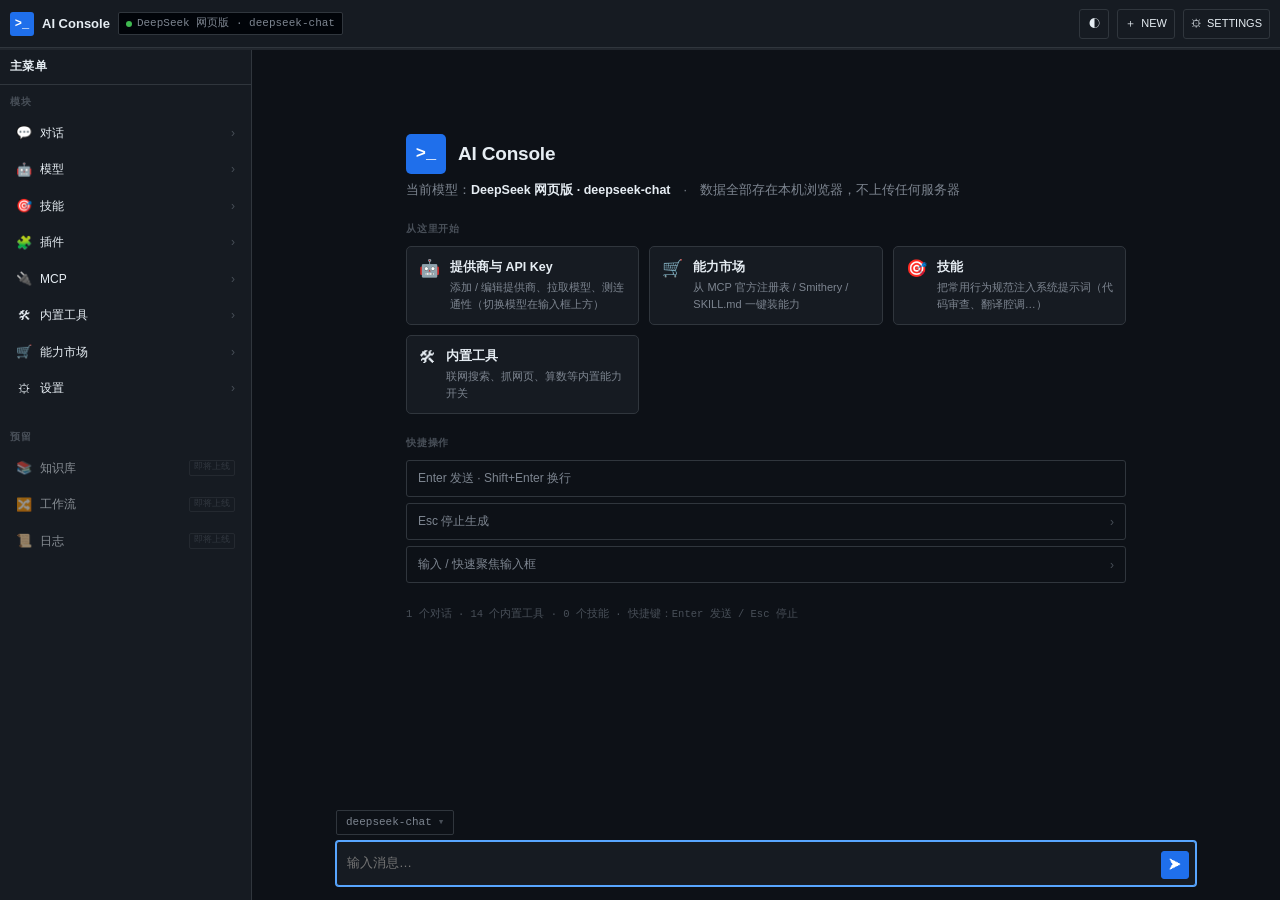
==== commit 0f05a48b: "feat(ai): 模型「选择」与「配置」彻底分离，对话内可切换（会话级模型）" ====
--- a/ai.html
+++ b/ai.html
@@ -109,13 +109,13 @@
 
 /* 会话 / 提供商列表 */
 .session-list{max-height:220px;overflow-y:auto;margin:-2px}
-.session-item,.provider-item{
+.session-item{
   display:flex;align-items:center;gap:7px;padding:5px 8px;border-radius:var(--r);
   cursor:pointer;font-size:12px;border-left:2px solid transparent;
 }
-.session-item:hover,.provider-item:hover{background:var(--line-strong)}
-.session-item.active,.provider-item.active{background:var(--acc-bg);border-left-color:var(--acc);color:var(--acc)}
-.session-item .t,.provider-item .n{flex:1;overflow:hidden;text-overflow:ellipsis;white-space:nowrap}
+.session-item:hover{background:var(--line-strong)}
+.session-item.active{background:var(--acc-bg);border-left-color:var(--acc);color:var(--acc)}
+.session-item .t{flex:1;overflow:hidden;text-overflow:ellipsis;white-space:nowrap}
 .session-item .cnt{font-size:9px;font-family:var(--mono);color:var(--fg-faint);border:1px solid var(--line);border-radius:2px;padding:0 4px;flex-shrink:0}
 .session-item .del{opacity:0;color:var(--fg-dim);border:0;background:transparent;padding:0 2px;font-size:13px}
 .session-item:hover .del,.session-item.active .del{opacity:.6}
@@ -124,7 +124,19 @@
 /* 触屏没有 hover，操作按钮常显，否则根本点不到 */
 @media(hover:none){.session-item .del{opacity:.5}}
 .dot{width:6px;height:6px;border-radius:0;background:var(--ok);flex-shrink:0}
-.provider-item.off .dot{background:var(--fg-faint)}
+.dot.off{background:var(--fg-faint)}
+/* 提供商管理行：上行信息 + 下行操作，避免「点一下就弹设置」 */
+.provider-row{
+  border:1px solid var(--line);border-radius:var(--r);margin-bottom:6px;overflow:hidden;
+  background:var(--bg);
+}
+.provider-row.inuse{border-color:var(--acc);background:var(--acc-bg)}
+.pr-main{display:flex;align-items:center;gap:7px;padding:7px 9px;cursor:pointer;font-size:12px}
+.pr-main:hover{background:var(--line-strong)}
+.pr-n{font-weight:600;overflow:hidden;text-overflow:ellipsis;white-space:nowrap;flex-shrink:0;max-width:52%}
+.pr-meta{font-size:10px;color:var(--fg-faint);font-family:var(--mono);margin-left:auto;overflow:hidden;text-overflow:ellipsis;white-space:nowrap}
+.pr-acts{display:flex;gap:6px;align-items:center;padding:0 9px 7px}
+.pr-def{font-size:10px;font-family:var(--mono);color:var(--acc);border:1px solid var(--acc);border-radius:2px;padding:1px 6px}
 .model-sel,.panel select,.panel input{
   width:100%;padding:4px 8px;background:var(--bg);border:1px solid var(--line);
   border-radius:var(--r);color:var(--fg);font-family:var(--mono);font-size:11px;margin-top:6px;
@@ -316,6 +328,55 @@
 .to-bottom.show{display:grid}
 .to-bottom:hover{color:var(--acc);border-color:var(--acc)}
 .main{position:relative}
+
+/* ===== 模型选择浮层（主流形态：桌面下拉 / 手机底部抽屉）===== */
+.mp-mask{position:fixed;inset:0;z-index:90;display:none}
+.mp-mask.open{display:block}
+.mp{
+  position:absolute;top:54px;right:10px;width:360px;max-width:calc(100vw - 20px);
+  max-height:min(70dvh,540px);display:flex;flex-direction:column;overflow:hidden;
+  background:var(--bg-elev);border:1px solid var(--line);border-radius:var(--r-lg);
+  box-shadow:var(--sh-2);z-index:95;
+}
+.mp-head{padding:9px 10px;border-bottom:1px solid var(--line);display:flex;gap:7px;align-items:center}
+.mp-head input{
+  flex:1;min-width:0;background:var(--bg-sunken);border:1px solid var(--line);
+  border-radius:var(--r);padding:6px 9px;color:var(--fg);font-size:12px;outline:none;
+}
+.mp-head input:focus{border-color:var(--acc)}
+.mp-body{overflow-y:auto;padding:4px 0;flex:1}
+.mp-grp{
+  font-size:10px;font-family:var(--mono);color:var(--fg-faint);letter-spacing:.06em;
+  text-transform:uppercase;padding:9px 12px 4px;display:flex;align-items:center;gap:6px;
+}
+.mp-grp .k{margin-left:auto;font-size:9px;border:1px solid var(--line);border-radius:2px;padding:0 4px;text-transform:none}
+.mp-grp .k.warn{color:var(--warn);border-color:var(--warn)}
+.mp-item{
+  display:flex;align-items:center;gap:9px;padding:8px 12px;cursor:pointer;
+  font-size:12.5px;color:var(--fg);border:0;background:transparent;width:100%;text-align:left;font-family:inherit;
+}
+.mp-item:hover{background:var(--line-strong)}
+.mp-item.on{color:var(--acc);background:var(--acc-bg)}
+.mp-item .mn{flex:1;min-width:0;overflow:hidden;text-overflow:ellipsis;white-space:nowrap}
+.mp-item .mk{color:var(--acc);font-size:12px;flex-shrink:0}
+.mp-empty{padding:16px 12px;color:var(--fg-faint);font-size:12px;text-align:center;line-height:1.7}
+.mp-foot{border-top:1px solid var(--line);padding:8px 10px;display:flex;gap:6px;align-items:center}
+.mp-foot .sp{flex:1}
+@media(max-width:680px){
+  .mp{position:fixed;top:auto;left:0;right:0;bottom:0;width:auto;max-width:none;border-radius:var(--r-lg) var(--r-lg) 0 0;max-height:76dvh}
+}
+
+/* ===== 输入区上方的当前模型（主流做法：就手可切）===== */
+.inputmeta{max-width:860px;margin:0 auto 6px;display:flex;align-items:center;gap:8px;min-width:0}
+.model-btn{
+  display:inline-flex;align-items:center;gap:6px;font-size:11px;font-family:var(--mono);
+  background:transparent;border:1px solid var(--line);color:var(--fg-dim);border-radius:2px;
+  padding:3px 9px;cursor:pointer;min-width:0;max-width:70%;line-height:1.6;
+}
+.model-btn:hover{color:var(--acc);border-color:var(--acc)}
+.model-btn .mb-t{overflow:hidden;text-overflow:ellipsis;white-space:nowrap;min-width:0}
+.model-btn .mb-c{color:var(--fg-faint);flex-shrink:0}
+.inputmeta .hint{margin:0;flex-shrink:0}
 
 /* 提示条 */
 .toast{
@@ -437,12 +498,12 @@
         <div class="session-list" id="sessionList"></div>
       </section>
     </div>
-    <!-- 模型 -->
+    <!-- 提供商管理（只管增删改；模型「选择」在对话区） -->
     <div class="sb-view" id="sbModels" style="display:none">
       <section class="panel">
-        <h3>MODELS<span class="sp"></span><button class="btn small" id="btnAddProvider">添加</button></h3>
+        <h3>提供商<span class="sp"></span><button class="btn small" id="btnAddProvider">添加</button></h3>
+        <div class="hint" style="margin:0 0 8px">这里只负责配置与增删改。日常切换模型请在对话输入框上方点模型名。</div>
         <div id="providerList"></div>
-        <select class="model-sel" id="modelSel"></select>
         <div id="toolStatus" class="hint" style="margin-top:8px"></div>
       </section>
     </div>
@@ -497,6 +558,10 @@
     <div class="msgs" id="msgs"></div>
     <button class="to-bottom" id="toBottom" title="回到底部" aria-label="回到底部">↓</button>
     <div class="inputbar">
+      <div class="inputmeta">
+        <button class="model-btn" id="modelBtn" title="切换模型"><span class="mb-t" id="modelBtnText">未配置模型</span><span class="mb-c">▾</span></button>
+        <span class="hint" id="inputHint"></span>
+      </div>
       <div class="inputwrap">
         <textarea id="input" placeholder="输入消息…" rows="1"></textarea>
         <button class="send-btn" id="sendBtn" title="发送">➤</button>
@@ -564,6 +629,21 @@
   </div>
 </div></div>
 <div class="toast" id="toast"></div>
+<!-- 模型选择浮层 -->
+<div class="mp-mask" id="mpMask">
+  <div class="mp" id="mp" role="dialog" aria-label="选择模型">
+    <div class="mp-head">
+      <input id="mpSearch" placeholder="搜索模型…" autocomplete="off">
+    </div>
+    <div class="mp-body" id="mpBody"></div>
+    <div class="mp-foot">
+      <span class="hint" id="mpHint" style="margin:0"></span>
+      <span class="sp"></span>
+      <button class="btn small" id="mpManage">管理提供商</button>
+      <button class="btn small primary" id="mpClose">完成</button>
+    </div>
+  </div>
+</div>
 <script>
 // ====== API 网关选优层（多域名故障转移 + 快捷保留区） ======
 // 原理：并发探测多个网关域名，选最快可用者，覆盖 API_BASE/AUTH_API/SEARCH_API
@@ -745,26 +825,109 @@
 let selectedModel=load(LS_KEYS.activeModel,null);
 function getProvider(id){return providers.find(p=>p.id===id)}
 function activeProvider(){return getProvider(activeProviderId)||providers[0]}
+/* ===== 会话级模型 =====
+   主流做法：每个对话各自记住自己在用哪个模型，新对话继承全局默认。
+   以前模型是纯全局的，在 A 对话里换模型会把 B 对话也一起改掉。 */
+function curProviderId(){const s=curSession();return (s&&s.providerId)||activeProviderId}
+function curProvider(){return getProvider(curProviderId())||providers[0]||null}
+function curModel(){
+  const s=curSession(),p=curProvider();
+  if(s&&s.model)return s.model;
+  if(selectedModel)return selectedModel;
+  return (p&&p.models&&p.models[0])||'';
+}
+/* 在对话中切换模型：写入当前会话，同时更新全局默认供新对话沿用 */
+function setSessionModel(pid,model){
+  const s=curSession();
+  if(s){s.providerId=pid;s.model=model;}
+  activeProviderId=pid;selectedModel=model;
+  persist();renderAll();
+}
 function curSession(){return sessions.find(s=>s.id===activeSessionId)||null}
 function persist(){save(LS_KEYS.providers,providers);save(LS_KEYS.active,activeProviderId);save(LS_KEYS.sessions,sessions);save(LS_KEYS.activeSession,activeSessionId);save(LS_KEYS.mcp,mcpServers);save(LS_KEYS.plugins,plugins);save(LS_KEYS.skills,skills);save(LS_KEYS.builtin,builtinTools);save(LS_KEYS.settings,settings);save(LS_KEYS.activeModel,selectedModel)}
 // ===== 提供商 UI =====
+/* ===== 提供商管理（只管增删改）===== */
 function renderProviders(){
-  const el=$('providerList');const ap=activeProvider();
-  el.innerHTML=providers.map(p=>{
-    const active=p.id===ap.id;
-    const lock=p.locked?'<span title="内置模型，不可删除" style="font-size:10px;color:var(--fg-faint)">🔒</span>':'';
-    const badge=p.badge?'<span class="chip" style="font-size:10px;padding:0 4px">'+esc(p.badge)+'</span>':'';
-    return '<div class="provider-item'+(active?' active':'')+'" data-pid="'+p.id+'"><span class="dot"></span><span class="n">'+esc(p.name)+badge+lock+'</span><span style="font-size:11px;color:var(--fg2)">'+(p.key?'✓':'未设Key')+'</span></div>';
-  }).join('')||'<div style="font-size:12px;color:var(--fg2);padding:8px">暂无提供商</div>';
-  el.querySelectorAll('.provider-item').forEach(it=>it.onclick=()=>{activeProviderId=it.dataset.pid;persist();renderAll();toast('已切换提供商')});
-  const ms=$('modelSel');
-  const opts=[];
-  providers.forEach(p=>{const cur=ap.id===p.id;
-    (p.models||[]).forEach(m=>{const selM=(cur&&m===selectedModel)||(cur&&!selectedModel&&m===(p.models||[])[0]);
-      opts.push('<option value="'+esc(m)+'" data-pid="'+esc(p.id)+'"'+(selM?' selected':'')+'>'+esc(p.name)+' · '+esc(m)+'</option>');});
+  const el=$('providerList');if(!el)return;
+  const cpid=curProviderId();
+  el.innerHTML=providers.map(function(p){
+    const isDef=(p.id===activeProviderId);
+    const inUse=(p.id===cpid);
+    const n=(p.models||[]).length;
+    const ready=p.selfProxied?true:!!p.key;
+    const lock=p.locked?'<span title="内置提供商，不可删除"> 🔒</span>':'';
+    return '<div class="provider-row'+(inUse?' inuse':'')+'">'+
+      '<div class="pr-main" data-edit="'+p.id+'">'+
+        '<span class="dot'+(ready?'':' off')+'"></span>'+
+        '<span class="pr-n">'+esc(p.name)+lock+'</span>'+
+        '<span class="pr-meta">'+n+' 个模型 · '+(ready?'可用':'未设 Key')+'</span>'+
+      '</div>'+
+      '<div class="pr-acts">'+
+        (isDef?'<span class="pr-def" title="新对话默认使用">默认</span>':'<button class="btn small" data-def="'+p.id+'">设为默认</button>')+
+        '<button class="btn small" data-edit2="'+p.id+'">编辑</button>'+
+      '</div></div>';
+  }).join('')||'<div class="hint">还没有提供商，点右上角「添加」。</div>';
+  // 点击整行 = 编辑；「设为默认」单独处理。以前这两个动作挤在同一个点击上，既切了提供商又弹了编辑框
+  el.querySelectorAll('[data-edit],[data-edit2]').forEach(function(x){
+    x.onclick=function(){openProviderModal(x.dataset.edit||x.dataset.edit2);};
   });
-  ms.innerHTML=opts.join('')||'<option value="">请先添加模型</option>';
-  ms.onchange=()=>{const sel=ms.options[ms.selectedIndex];if(sel&&sel.dataset.pid){activeProviderId=sel.dataset.pid;selectedModel=sel.value;persist();renderAll();}};
+  el.querySelectorAll('[data-def]').forEach(function(x){
+    x.onclick=function(e){
+      e.stopPropagation();
+      activeProviderId=x.dataset.def;
+      const pp=getProvider(activeProviderId);
+      if(pp)selectedModel=(pp.models||[])[0]||'';
+      persist();renderAll();toast('已设为默认提供商');
+    };
+  });
+}
+/* ===== 模型选择浮层（对话内切换）===== */
+function openModelPicker(){
+  const m=$('mpMask');if(!m)return;
+  m.classList.add('open');
+  const s=$('mpSearch');if(s)s.value='';
+  renderModelPicker();
+  setTimeout(function(){if(s)s.focus();},30);
+}
+function closeModelPicker(){const m=$('mpMask');if(m)m.classList.remove('open');}
+function renderModelPicker(){
+  const body=$('mpBody');if(!body)return;
+  const q=((($('mpSearch')||{}).value)||'').trim().toLowerCase();
+  const cpid=curProviderId(),cmodel=curModel();
+  let h='',total=0;
+  providers.forEach(function(p){
+    const ms=(p.models||[]).filter(function(m){
+      return !q||String(m).toLowerCase().indexOf(q)>=0||String(p.name).toLowerCase().indexOf(q)>=0;
+    });
+    if(!ms.length)return;
+    total+=ms.length;
+    const ready=p.selfProxied?true:!!p.key;
+    h+='<div class="mp-grp">'+esc(p.name)+(p.badge?' · '+esc(p.badge):'')+
+       '<span class="k'+(ready?'':' warn')+'">'+(ready?'可用':'未设 Key')+'</span></div>';
+    ms.forEach(function(m){
+      const on=(p.id===cpid&&m===cmodel);
+      h+='<button class="mp-item'+(on?' on':'')+'" data-pid="'+esc(p.id)+'" data-m="'+esc(m)+'">'+
+         '<span class="mn">'+esc(m)+'</span>'+(on?'<span class="mk">✓</span>':'')+'</button>';
+    });
+  });
+  body.innerHTML=h||'<div class="mp-empty">'+(providers.length?'没有匹配的模型':'还没有提供商<br>点下方「管理提供商」添加一个')+'</div>';
+  const hint=$('mpHint');
+  if(hint)hint.textContent=total?('共 '+total+' 个 · 只影响当前对话'):'';
+  body.querySelectorAll('.mp-item').forEach(function(it){
+    it.onclick=function(){
+      setSessionModel(it.dataset.pid,it.dataset.m);
+      renderModelPicker();
+      toast('已切换模型：'+it.dataset.m);
+      setTimeout(closeModelPicker,140);
+    };
+  });
+}
+function updateModelBtn(){
+  const b=$('modelBtnText');if(!b)return;
+  const p=curProvider(),m=curModel();
+  b.textContent=p?((m||'未选择模型')):'未配置提供商';
+  const btn=$('modelBtn');
+  if(btn)btn.title=p?('当前：'+p.name+(m?' · '+m:'')+'\n点击切换模型（只影响当前对话）'):'尚未配置提供商';
 }
 
 const PROVIDER_TEMPLATES={
@@ -808,7 +971,8 @@
   $('providerModal').classList.add('open');
 }
 $('btnAddProvider').onclick=()=>openProviderModal(null);
-$('providerList').onclick=e=>{const it=e.target.closest('.provider-item');if(it)openProviderModal(it.dataset.pid)};
+// 注意：这里以前还有一条委托监听，把「点击提供商」也绑成打开编辑弹窗，
+// 于是点一下会同时切换提供商 + 弹出设置框，非常烦人。现在编辑只由行内「编辑」按钮触发。
 $('pCancel').onclick=()=>$('providerModal').classList.remove('open');
 $('pDelete').onclick=()=>{
   const pid=$('providerModal').dataset.pid;
@@ -993,14 +1157,14 @@
 
 /* ===== 欢迎屏：空会话时的起点，取代过去的一片空白 ===== */
 function welcomeHtml(){
-  const p=activeProvider();
+  const p=curProvider();
   const ready=p?(p.selfProxied?true:!!p.key):false;
-  const mdl=p?(selectedModel||((p.models||[])[0]||'')):'';
+  const mdl=p?curModel():'';
   const warn=!p
     ? '<div class="wc-warn"><span>⚠️</span><div class="t"><b>还没有配置模型提供商。</b>可以先用内置的「DeepSeek 网页版」（无需 Key），或添加任意 OpenAI 兼容接口。</div></div>'
     : (ready?'':'<div class="wc-warn"><span>⚠️</span><div class="t"><b>'+esc(p.name)+' 尚未设置 API Key</b>，发送会直接报错。点右上角状态条即可配置。</div></div>');
   const cards=[
-    ['🤖','模型与提供商','添加 / 切换 OpenAI 兼容模型，一键拉取模型列表','showSbView(\'models\');openSidebar()'],
+    ['🤖','提供商与 API Key','添加 / 编辑提供商、拉取模型、测连通性（切换模型在输入框上方）','showSbView(\'models\');openSidebar()'],
     ['🛒','能力市场','从 MCP 官方注册表 / Smithery / SKILL.md 一键装能力','openMarket(\'mcp\')'],
     ['🎯','技能','把常用行为规范注入系统提示词（代码审查、翻译腔调…）','showSbView(\'skills\');openSidebar()'],
     ['🛠','内置工具','联网搜索、抓网页、算数等内置能力开关','renderToolsModal();$(\'toolsModal\').classList.add(\'open\')']
@@ -1699,18 +1863,18 @@
 }
 initSkillUI();
 initMarketUI();
-function renderAll(){renderProviders();renderSessions();renderMsgs();updateStatus();renderToolsModal();updateCtxBar();if(_sbCur&&_sbCur!=='home')renderSbView(_sbCur);}
+function renderAll(){renderProviders();renderSessions();renderMsgs();updateStatus();updateModelBtn();renderToolsModal();updateCtxBar();if(_sbCur&&_sbCur!=='home')renderSbView(_sbCur);}
 
 // ===== 工具/MCP/插件管理 UI =====
 function updateStatus(){
-  const p=activeProvider();
+  const p=curProvider();
   const chip=$('statusChip'),txt=$('statusText');
   if(!p){
     if(txt)txt.textContent='未配置';
     if(chip){chip.className='chip off tap';chip.title='点这里添加提供商';}
   }else{
     const ready=p.selfProxied?true:!!p.key;      // 反代类提供商的凭证在服务端
-    const mdl=selectedModel||((p.models||[])[0]||'');
+    const mdl=curModel();
     if(txt)txt.textContent=p.name+(mdl?' · '+mdl:'')+(p.proxy?' · 代理':'');
     if(chip){
       chip.className='chip tap'+(ready?'':' off')+(sending?' busy':'');
@@ -2152,11 +2316,11 @@
 
 // ===== 非流式请求（供工具循环备用） =====
 async function chatOnce(messages,tools){
-  const p=activeProvider();
+  const p=curProvider();
   if(!p||!p.base)throw new Error("未配置提供商");
   // selfProxied 的凭证在服务端（如 DeepSeek 网页版的反代 Worker），本地无 key 属正常
   if(!p.key&&!p.selfProxied)throw new Error("未设置 API Key");
-  const model=selectedModel||(p.models||[])[0];
+  const model=curModel()||(p.models||[])[0];
   const body={model:model,messages:messages,temperature:settings.temperature||0.7,max_tokens:settings.maxTokens||2048,stream:false};
   if(tools&&tools.length){body.tools=tools;body.tool_choice="auto";}
   const r=await fetch(buildUrl(p),{method:"POST",headers:buildHeaders(p),body:JSON.stringify(body)});
@@ -2166,11 +2330,11 @@
 
 // ===== 流式请求（SSE），解析 content / reasoning / tool_calls =====
 async function chatStreamFull(messages,onDelta,tools){
-  const p=activeProvider();
+  const p=curProvider();
   if(!p||!p.base)throw new Error("未配置提供商");
   // selfProxied 的凭证在服务端（如 DeepSeek 网页版的反代 Worker），本地无 key 属正常
   if(!p.key&&!p.selfProxied)throw new Error("未设置 API Key");
-  const model=selectedModel||(p.models||[])[0];
+  const model=curModel()||(p.models||[])[0];
   const body={model:model,messages:messages,temperature:settings.temperature||0.7,max_tokens:settings.maxTokens||2048,stream:true};
   if(tools&&tools.length){body.tools=tools;body.tool_choice="auto";}
   abortCtrl=new AbortController();
@@ -2550,14 +2714,23 @@
 $('sbBackdrop').onclick=()=>{$('sidebar').classList.remove('open');$('sbBackdrop').classList.remove('open');};
 // 主题切换（此前是死按钮）
 $('btnTheme').onclick=cycleTheme;
-// 状态条可点：跳到模型页（窄屏顺带把侧栏拉出来）
-$('statusChip').onclick=()=>{showSbView('models');openSidebar();};
+// 顶栏状态条与输入框上方的模型按钮：都打开模型选择浮层（不再跳设置页）
+$('statusChip').onclick=openModelPicker;
+$('modelBtn').onclick=openModelPicker;
+$('mpClose').onclick=closeModelPicker;
+$('mpManage').onclick=function(){closeModelPicker();showSbView('models');openSidebar();};
+$('mpSearch').oninput=renderModelPicker;
+$('mpMask').onclick=function(e){if(e.target===$('mpMask'))closeModelPicker();};
 // 回到底部
 $('toBottom').onclick=scrollMsgsToBottom;
 bindMsgsScroll();
 // 快捷键：Esc 停止生成 / Ctrl(Cmd)+K 新对话 / 输入框为空时按 / 聚焦
 document.addEventListener('keydown',function(e){
-  if(e.key==='Escape'&&sending){e.preventDefault();stopFlag=true;toast('已停止生成');return;}
+  if(e.key==='Escape'){
+    const mp=$('mpMask');
+    if(mp&&mp.classList.contains('open')){e.preventDefault();closeModelPicker();return;}
+    if(sending){e.preventDefault();stopFlag=true;toast('已停止生成');return;}
+  }
   if((e.ctrlKey||e.metaKey)&&(e.key==='k'||e.key==='K')){e.preventDefault();newSession();return;}
   if(e.key==='/'){
     const t=e.target&&e.target.tagName;
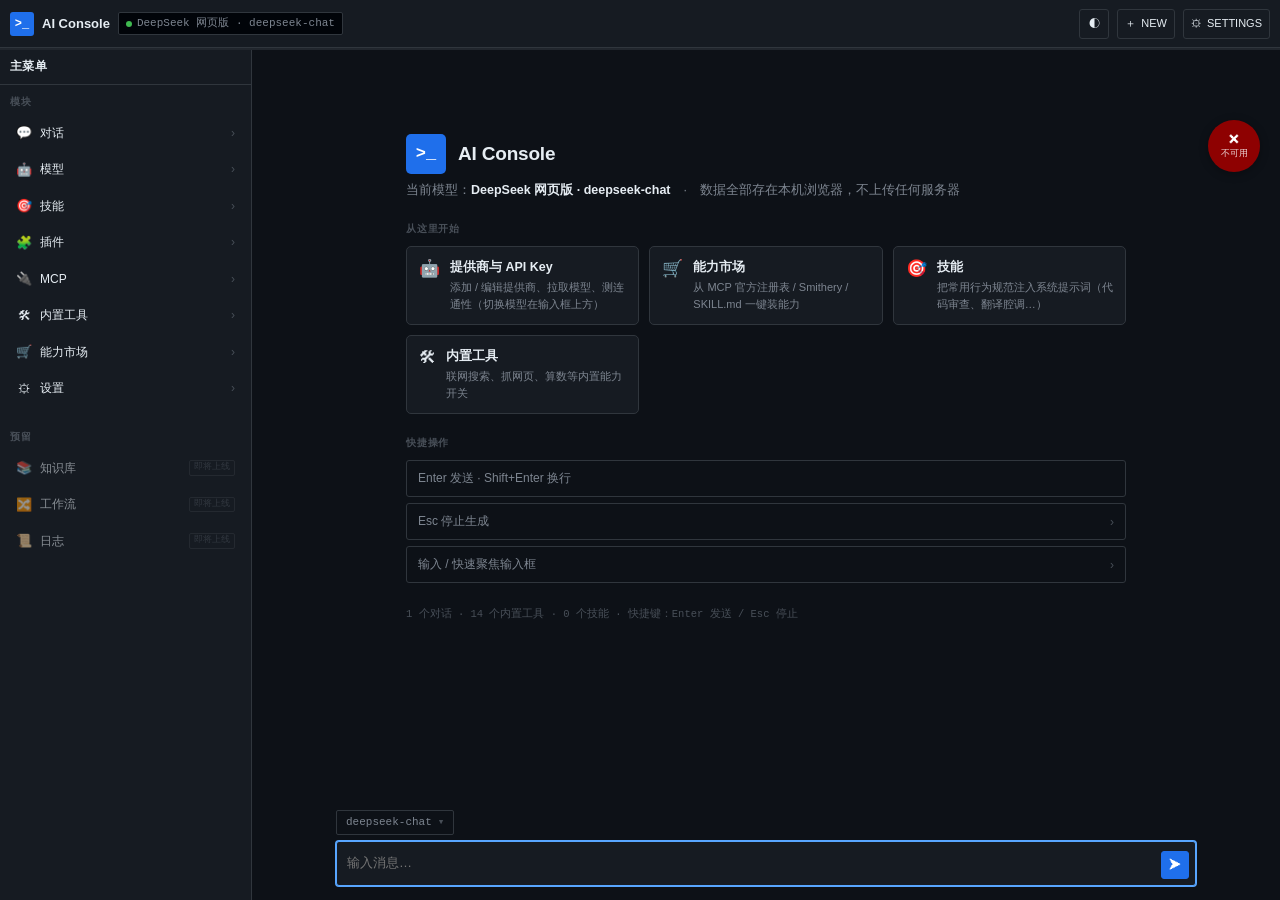
==== commit 8838e227: "feat: 全站通用 CF 节点悬浮球，一行引用即可在任何页面生效" ====
--- a/ai.html
+++ b/ai.html
@@ -743,12 +743,16 @@
 // ===== DeepSeek 网页版反代（内置，不可删除）=====
 // 走 Cloudflare Worker 反代 chat.deepseek.com；本模型只做纯对话，不参与工具调用。
 //
-// ⚠ token 不在这里 —— 它在 Worker 的 DEEPSEEK_TOKENS secret 里。
-//   Worker 只认 secret，前端带的 Authorization 头它根本不看（除非配了 PROXY_KEY）。
-//   所以换 token 请改 Worker，改本文件无效。详见 worker/deepseek/README.md。
-const DS_WEB_BASE='https://ai.yongjiu.ccwu.cc/dsweb/v1';
+// token 有两种放法：
+//   ① 推荐：放进 Worker 的 DEEPSEEK_TOKENS secret（前端不用填）
+//   ② 没配 secret 时：把网页版 token 填进下面这个提供商的「API Key」字段，
+//      Worker 会从 Authorization: Bearer <token> 取用 —— 改完即生效，不用重新部署
+// 获取 token：登录 chat.deepseek.com → 控制台执行
+//   JSON.parse(localStorage.getItem("userToken")).value
+// 详见 worker/deepseek/README.md。
+const DS_WEB_BASE='https://deepseek-web.yongjiu.ccwu.cc/v1';
 const DEFAULT_PROVIDERS=[
-  // key 留空：token 由 Worker 侧的 secret 提供，这里不需要也不应该填
+  // key 留空即可：token 优先由 Worker 的 secret 提供；若 Worker 未配 secret，在这里填网页版 token
   {id:'deepseek-web',name:'DeepSeek 网页版',base:DS_WEB_BASE,key:'',proxy:'',models:['deepseek-chat','deepseek-reasoner'],sys:'你是一个有用的 AI 助手',locked:true,noTools:true,selfProxied:true,badge:'反代'},
   {id:'sensenova',name:'商汤日日新',base:'https://token.sensenova.cn/v1',key:'',proxy:'',models:['sensenova-6.8-flash-lite','deepseek-v4-flash','deepseek-flash','glm-5.2','kimi-k3'],sys:'你是一个有用的 AI 助手'},
   {id:'deepseek',name:'DeepSeek',base:'https://api.deepseek.com/v1',key:'',proxy:'',models:['deepseek-chat','deepseek-reasoner'],sys:'你是一个有用的 AI 助手'},
@@ -2816,5 +2820,6 @@
 if(!sessions.length)newSession();
 
 </script>
+<script type="text/javascript" src="cf-bubble.js"></script>
 </body>
 </html>
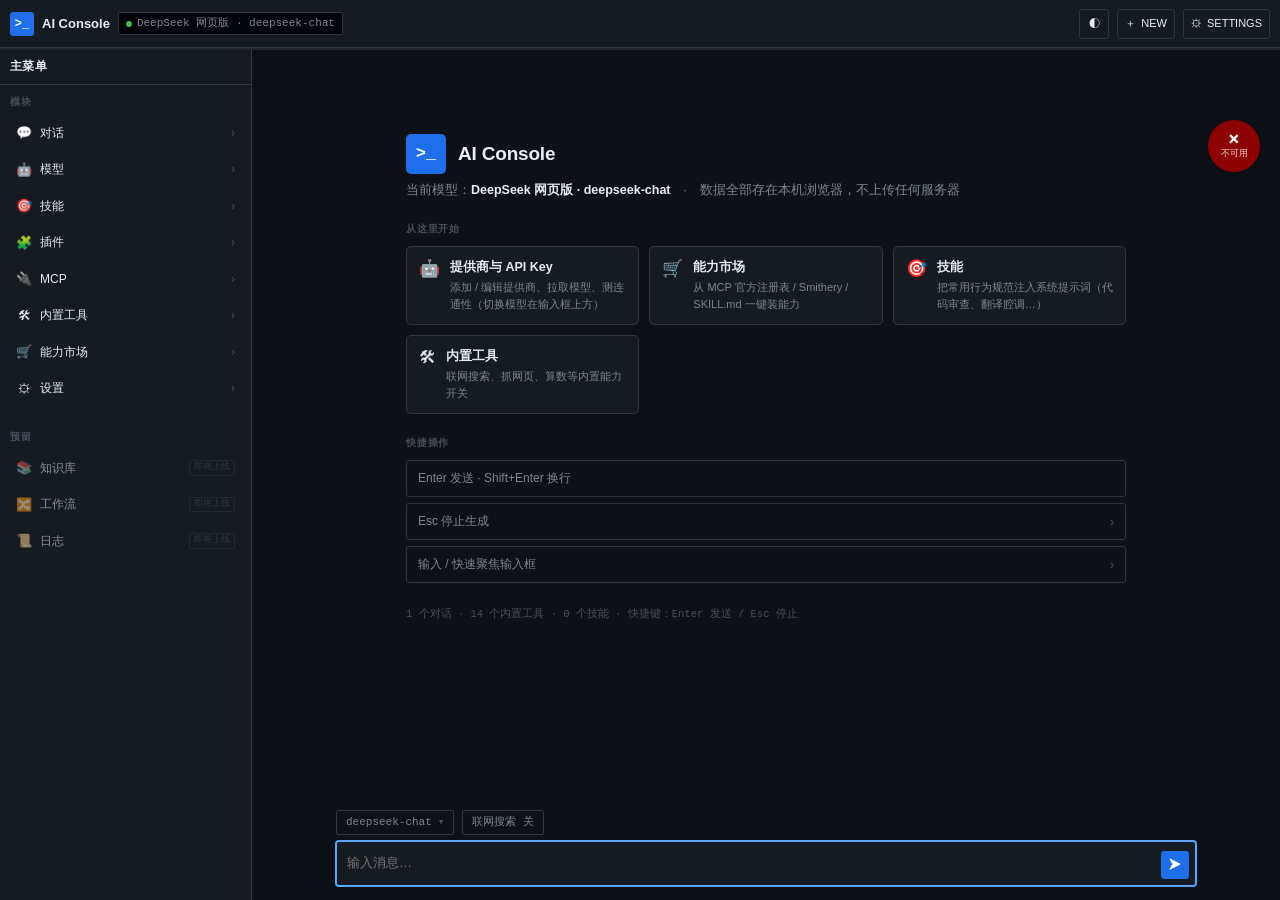
==== commit 189e4771: "feat(ai): DeepSeek 网页版支持对话页联网搜索开关" ====
--- a/ai.html
+++ b/ai.html
@@ -376,6 +376,9 @@
 .model-btn:hover{color:var(--acc);border-color:var(--acc)}
 .model-btn .mb-t{overflow:hidden;text-overflow:ellipsis;white-space:nowrap;min-width:0}
 .model-btn .mb-c{color:var(--fg-faint);flex-shrink:0}
+/* 联网搜索开关：关闭态沿用 model-btn 的灰底，开启态用强调色 */
+.model-btn.search-toggle[hidden]{display:none}
+.model-btn.search-toggle.on{color:var(--acc);border-color:var(--acc);background:var(--bg-elev)}
 .inputmeta .hint{margin:0;flex-shrink:0}
 
 /* 提示条 */
@@ -560,6 +563,7 @@
     <div class="inputbar">
       <div class="inputmeta">
         <button class="model-btn" id="modelBtn" title="切换模型"><span class="mb-t" id="modelBtnText">未配置模型</span><span class="mb-c">▾</span></button>
+        <button class="model-btn search-toggle" id="searchToggle" title="联网搜索" type="button"><span class="mb-t" id="searchToggleText">联网搜索 关</span></button>
         <span class="hint" id="inputHint"></span>
       </div>
       <div class="inputwrap">
@@ -607,7 +611,7 @@
 </div>
 <div class="modal-mask" id="mcpModal"><div class="modal"><h2>MCP 服务器</h2><div class="form-row"><label>名称</label><input id="mName" placeholder="例如：GitHub MCP"></div><div class="form-row"><label>地址</label><input id="mUrl" placeholder="https://mcp.example.com/mcp"></div><div class="form-row"><label>Bearer Token（可选）</label><input id="mToken" type="password"></div><div class="form-row"><label>额外 Headers（JSON，可选）</label><input id="mHeaders" placeholder='{"X-Key":"value"}'></div><div class="form-actions"><button class="btn" id="mCancel">取消</button><button class="btn primary" id="mSave">保存并拉取工具</button></div></div></div>
 <div class="modal-mask" id="pluginModal"><div class="modal"><h2>添加插件</h2><div class="form-row"><label>名称</label><input id="plName"></div><div class="form-row"><label>类型</label><select id="plType"><option value="openapi">OpenAPI 插件</option><option value="custom">自定义 JSON 工具</option></select></div><div class="form-row"><label>OpenAPI 地址或 JSON</label><textarea id="plOpenapi" rows="4"></textarea></div><div id="customFields" style="display:none"><div class="form-row"><label>工具名称</label><input id="cName"></div><div class="form-row"><label>描述</label><input id="cDesc"></div><div class="form-row"><label>URL</label><input id="cUrl"></div><div class="form-row"><label>方法</label><select id="cMethod"><option>GET</option><option>POST</option></select></div><div class="form-row"><label>Headers（JSON）</label><input id="cHeaders"></div><div class="form-row"><label>参数 JSON Schema</label><textarea id="cSchema" rows="3"></textarea></div></div><div class="form-actions"><button class="btn" id="plCancel">取消</button><button class="btn primary" id="plSave">保存</button></div></div></div>
-<div class="modal-mask" id="settingsModal"><div class="modal"><h2>设置</h2><p class="sub">生成参数、网络与数据分开管理。</p><div class="tabs"><button type="button" class="on" data-tab="s-gen">生成</button><button type="button" data-tab="s-net">网络</button><button type="button" data-tab="s-data">数据</button></div><div class="tab-pane on" id="s-gen"><div class="form-row"><label>温度 <span id="tempVal">0.7</span></label><input type="range" id="setTemp" min="0" max="2" step="0.1" value="0.7"></div><div class="form-row"><label>最大 Tokens</label><input type="number" id="setMaxTokens" min="1" max="128000" value="2048"></div><div class="form-row"><label style="display:flex;align-items:center;gap:8px"><input type="checkbox" id="setAutoRetry429" style="width:auto"> 遇到限流(429)自动重试</label><div class="hint">仅对限流与瞬时连接错误自动重试，次数见下方。</div></div><div class="form-row"><label>自动重试次数 <span id="retryVal">5</span></label><input type="range" id="setMaxRetry" min="0" max="10" step="1" value="5"><div class="hint">设为 0 则不自动重试。退避间隔 2/4/8/16/30 秒。</div></div><div class="form-row"><label style="display:flex;align-items:center;gap:8px"><input type="checkbox" id="setAutoCompress" style="width:auto"> 超长对话自动压缩</label><div class="hint">接近上下文上限时，把早期对话摘要为一条记录，避免报错。</div></div><div class="form-row"><label>压缩触发阈值 <span id="cmpVal">80</span>%</label><input type="range" id="setCmpTh" min="50" max="95" step="5" value="80"><div class="hint">达到最大 Tokens 的该比例时触发压缩。</div></div></div><div class="tab-pane" id="s-net"><div class="form-row"><label style="display:flex;align-items:center;gap:8px"><input type="checkbox" id="setUseProxy" style="width:auto"> 始终通过代理访问 API</label><div class="hint">已知会被浏览器拦截的接口会自动走代理。</div></div><div class="form-row"><label>代理地址</label><input id="setProxyBase" placeholder="https://ai.yongjiu.ccwu.cc"></div></div><div class="tab-pane" id="s-data"><div class="form-row" style="display:flex;gap:8px;flex-wrap:wrap"><button class="btn small" id="btnExport" type="button">导出配置</button><button class="btn small" id="btnImport" type="button">导入配置</button><button class="btn small danger" id="btnWipe" type="button">清除全部</button></div><div class="hint">导出包含密钥，请妥善保管。</div><input type="file" id="importFile" accept=".json" style="display:none"></div><div class="form-actions"><button class="btn" id="settingsCancel">取消</button><button class="btn primary" id="settingsSave">保存</button></div></div></div>
+<div class="modal-mask" id="settingsModal"><div class="modal"><h2>设置</h2><p class="sub">生成参数、网络与数据分开管理。</p><div class="tabs"><button type="button" class="on" data-tab="s-gen">生成</button><button type="button" data-tab="s-net">网络</button><button type="button" data-tab="s-data">数据</button></div><div class="tab-pane on" id="s-gen"><div class="form-row"><label style="display:flex;align-items:center;gap:8px"><input type="checkbox" id="setWebSearch" style="width:auto"> 对话页默认开启联网搜索</label><div class="hint">仅对内置「DeepSeek 网页版」生效；对话页顶部也有快捷开关。</div></div><div class="form-row"><label>温度 <span id="tempVal">0.7</span></label><input type="range" id="setTemp" min="0" max="2" step="0.1" value="0.7"></div><div class="form-row"><label>最大 Tokens</label><input type="number" id="setMaxTokens" min="1" max="128000" value="2048"></div><div class="form-row"><label style="display:flex;align-items:center;gap:8px"><input type="checkbox" id="setAutoRetry429" style="width:auto"> 遇到限流(429)自动重试</label><div class="hint">仅对限流与瞬时连接错误自动重试，次数见下方。</div></div><div class="form-row"><label>自动重试次数 <span id="retryVal">5</span></label><input type="range" id="setMaxRetry" min="0" max="10" step="1" value="5"><div class="hint">设为 0 则不自动重试。退避间隔 2/4/8/16/30 秒。</div></div><div class="form-row"><label style="display:flex;align-items:center;gap:8px"><input type="checkbox" id="setAutoCompress" style="width:auto"> 超长对话自动压缩</label><div class="hint">接近上下文上限时，把早期对话摘要为一条记录，避免报错。</div></div><div class="form-row"><label>压缩触发阈值 <span id="cmpVal">80</span>%</label><input type="range" id="setCmpTh" min="50" max="95" step="5" value="80"><div class="hint">达到最大 Tokens 的该比例时触发压缩。</div></div></div><div class="tab-pane" id="s-net"><div class="form-row"><label style="display:flex;align-items:center;gap:8px"><input type="checkbox" id="setUseProxy" style="width:auto"> 始终通过代理访问 API</label><div class="hint">已知会被浏览器拦截的接口会自动走代理。</div></div><div class="form-row"><label>代理地址</label><input id="setProxyBase" placeholder="https://ai.yongjiu.ccwu.cc"></div></div><div class="tab-pane" id="s-data"><div class="form-row" style="display:flex;gap:8px;flex-wrap:wrap"><button class="btn small" id="btnExport" type="button">导出配置</button><button class="btn small" id="btnImport" type="button">导入配置</button><button class="btn small danger" id="btnWipe" type="button">清除全部</button></div><div class="hint">导出包含密钥，请妥善保管。</div><input type="file" id="importFile" accept=".json" style="display:none"></div><div class="form-actions"><button class="btn" id="settingsCancel">取消</button><button class="btn primary" id="settingsSave">保存</button></div></div></div>
 <div class="modal-mask" id="skillModal"><div class="modal">
   <h2 id="skillModalTitle">添加技能</h2>
   <p class="sub">技能作为行为规范注入系统提示词，不占用工具调用。</p>
@@ -753,7 +757,7 @@
 const DS_WEB_BASE='https://deepseek-web.yongjiu.ccwu.cc/v1';
 const DEFAULT_PROVIDERS=[
   // key 留空即可：token 优先由 Worker 的 secret 提供；若 Worker 未配 secret，在这里填网页版 token
-  {id:'deepseek-web',name:'DeepSeek 网页版',base:DS_WEB_BASE,key:'',proxy:'',models:['deepseek-chat','deepseek-reasoner'],sys:'你是一个有用的 AI 助手',locked:true,noTools:true,selfProxied:true,badge:'反代'},
+  {id:'deepseek-web',name:'DeepSeek 网页版',base:DS_WEB_BASE,key:'',proxy:'',models:['deepseek-chat','deepseek-reasoner'],sys:'你是一个有用的 AI 助手',locked:true,noTools:true,selfProxied:true,badge:'反代',webSearch:true},
   {id:'sensenova',name:'商汤日日新',base:'https://token.sensenova.cn/v1',key:'',proxy:'',models:['sensenova-6.8-flash-lite','deepseek-v4-flash','deepseek-flash','glm-5.2','kimi-k3'],sys:'你是一个有用的 AI 助手'},
   {id:'deepseek',name:'DeepSeek',base:'https://api.deepseek.com/v1',key:'',proxy:'',models:['deepseek-chat','deepseek-reasoner'],sys:'你是一个有用的 AI 助手'},
 ];
@@ -819,7 +823,7 @@
 let plugins=load(LS_KEYS.plugins,[]);
 let builtinTools=load(LS_KEYS.builtin,DEFAULT_BUILTIN);
 let skills=load(LS_KEYS.skills,DEFAULT_SKILLS);
-let settings=load(LS_KEYS.settings,{temperature:0.7,maxTokens:2048,useProxy:false,proxyBase:'https://ai.yongjiu.ccwu.cc',maxRetry:5,autoRetry429:true,autoCompress:true,compressTh:80});
+let settings=load(LS_KEYS.settings,{temperature:0.7,maxTokens:2048,useProxy:false,proxyBase:'https://ai.yongjiu.ccwu.cc',maxRetry:5,autoRetry429:true,autoCompress:true,compressTh:80,webSearch:false});
 // 内置公共代理（解决浏览器 CORS：商汤/OpenAI 等预检不完整）
 const BUILTIN_PROXY='https://ai.yongjiu.ccwu.cc';
 // 这些上游经浏览器直连会被 CORS 拦，建议强制走代理
@@ -932,6 +936,30 @@
   b.textContent=p?((m||'未选择模型')):'未配置提供商';
   const btn=$('modelBtn');
   if(btn)btn.title=p?('当前：'+p.name+(m?' · '+m:'')+'\n点击切换模型（只影响当前对话）'):'尚未配置提供商';
+  updateSearchToggle();
+}
+
+/* ===== 联网搜索开关 =====
+   只有自带反代的内置「DeepSeek 网页版」才具备网页搜索能力：
+   Worker 侧读 body.search_enabled，转发成上游的 search_enabled。
+   其它 OpenAI 兼容接口没有这个标准字段，因此对它们隐藏开关。 */
+function searchCapableProvider(){const p=curProvider();return !!(p&&p.webSearch)}
+function updateSearchToggle(){
+  const btn=$('searchToggle'),txt=$('searchToggleText');
+  if(!btn)return;
+  if(!searchCapableProvider()){btn.hidden=true;return}
+  btn.hidden=false;
+  const on=!!settings.webSearch;
+  btn.classList.toggle('on',on);
+  if(txt)txt.textContent=on?'联网搜索 开':'联网搜索 关';
+  btn.title=on?'当前对话已开启联网搜索：模型会先检索网页再回答\n点击关闭':'当前对话未联网：模型只依据自身知识回答\n点击开启（仅 DeepSeek 网页版支持）';
+}
+function toggleWebSearch(){
+  if(!searchCapableProvider()){toast('当前模型不支持联网搜索（仅内置 DeepSeek 网页版）');return}
+  settings.webSearch=!settings.webSearch;
+  persist();
+  updateSearchToggle();
+  toast(settings.webSearch?'联网搜索已开启':'联网搜索已关闭');
 }
 
 const PROVIDER_TEMPLATES={
@@ -2327,6 +2355,7 @@
   const model=curModel()||(p.models||[])[0];
   const body={model:model,messages:messages,temperature:settings.temperature||0.7,max_tokens:settings.maxTokens||2048,stream:false};
   if(tools&&tools.length){body.tools=tools;body.tool_choice="auto";}
+  if(p.webSearch&&settings.webSearch)body.search_enabled=true;
   const r=await fetch(buildUrl(p),{method:"POST",headers:buildHeaders(p),body:JSON.stringify(body)});
   if(!r.ok){const t=await r.text();throw new Error("HTTP "+r.status+": "+t.slice(0,300));}
   return await r.json();
@@ -2341,6 +2370,7 @@
   const model=curModel()||(p.models||[])[0];
   const body={model:model,messages:messages,temperature:settings.temperature||0.7,max_tokens:settings.maxTokens||2048,stream:true};
   if(tools&&tools.length){body.tools=tools;body.tool_choice="auto";}
+  if(p.webSearch&&settings.webSearch)body.search_enabled=true;
   abortCtrl=new AbortController();
   const r=await fetch(buildUrl(p),{method:"POST",headers:buildHeaders(p),body:JSON.stringify(body),signal:abortCtrl.signal});
   if(!r.ok){const t=await r.text();throw new Error("HTTP "+r.status+": "+t.slice(0,300));}
@@ -2721,6 +2751,8 @@
 // 顶栏状态条与输入框上方的模型按钮：都打开模型选择浮层（不再跳设置页）
 $('statusChip').onclick=openModelPicker;
 $('modelBtn').onclick=openModelPicker;
+// 联网搜索开关（仅内置 DeepSeek 网页版显示）
+$('searchToggle').onclick=toggleWebSearch;
 $('mpClose').onclick=closeModelPicker;
 $('mpManage').onclick=function(){closeModelPicker();showSbView('models');openSidebar();};
 $('mpSearch').oninput=renderModelPicker;
@@ -2751,6 +2783,7 @@
   $('setAutoCompress').checked=settings.autoCompress!==false;
   $('setCmpTh').value=settings.compressTh||80;
   $('cmpVal').textContent=settings.compressTh||80;
+  $('setWebSearch').checked=!!settings.webSearch;
   $('setUseProxy').checked=!!settings.useProxy;
   $('setProxyBase').value=settings.proxyBase||BUILTIN_PROXY;
   $('settingsModal').classList.add('open');
@@ -2797,9 +2830,10 @@
   settings.compressTh=parseInt($('setCmpTh').value)||80;
   settings.autoCompress=$('setAutoCompress').checked;
   settings.compressTh=parseInt($('setCmpTh').value)||80;
+  settings.webSearch=$('setWebSearch').checked;
   settings.useProxy=$('setUseProxy').checked;
   settings.proxyBase=$('setProxyBase').value.trim()||BUILTIN_PROXY;
-  persist();$('settingsModal').classList.remove('open');toast('设置已保存');
+  persist();$('settingsModal').classList.remove('open');updateSearchToggle();toast('设置已保存');
 };
 
 // ===== 初始化 =====
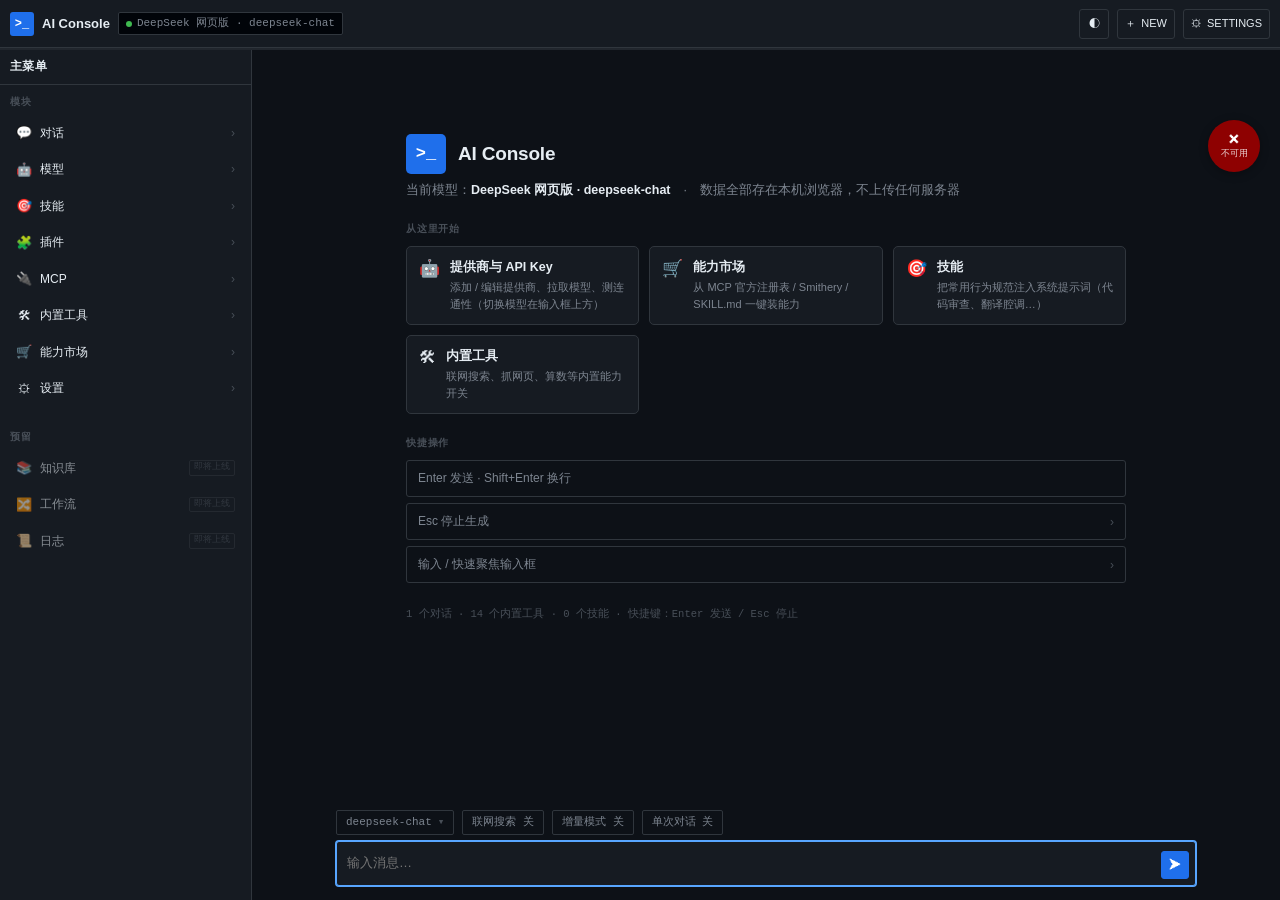
==== commit af14dfa2: "feat(dsweb): 新增增量模式与单次对话两个独立开关" ====
--- a/ai.html
+++ b/ai.html
@@ -367,7 +367,7 @@
 }
 
 /* ===== 输入区上方的当前模型（主流做法：就手可切）===== */
-.inputmeta{max-width:860px;margin:0 auto 6px;display:flex;align-items:center;gap:8px;min-width:0}
+.inputmeta{max-width:860px;margin:0 auto 6px;display:flex;align-items:center;gap:8px;min-width:0;flex-wrap:wrap}
 .model-btn{
   display:inline-flex;align-items:center;gap:6px;font-size:11px;font-family:var(--mono);
   background:transparent;border:1px solid var(--line);color:var(--fg-dim);border-radius:2px;
@@ -375,6 +375,9 @@
 }
 .model-btn:hover{color:var(--acc);border-color:var(--acc)}
 .model-btn .mb-t{overflow:hidden;text-overflow:ellipsis;white-space:nowrap;min-width:0}
+/* 三个开关按钮：窄屏允许换行，且不必为了挤在一行而截断文字 */
+.model-btn.search-toggle{flex:0 0 auto;max-width:none}
+.model-btn.search-toggle .mb-t{overflow:visible;text-overflow:clip}
 .model-btn .mb-c{color:var(--fg-faint);flex-shrink:0}
 /* 联网搜索开关：关闭态沿用 model-btn 的灰底，开启态用强调色 */
 .model-btn.search-toggle[hidden]{display:none}
@@ -564,6 +567,8 @@
       <div class="inputmeta">
         <button class="model-btn" id="modelBtn" title="切换模型"><span class="mb-t" id="modelBtnText">未配置模型</span><span class="mb-c">▾</span></button>
         <button class="model-btn search-toggle" id="searchToggle" title="联网搜索" type="button"><span class="mb-t" id="searchToggleText">联网搜索 关</span></button>
+        <button class="model-btn search-toggle" id="incrementalToggle" title="增量模式" type="button"><span class="mb-t" id="incrementalToggleText">增量模式 关</span></button>
+        <button class="model-btn search-toggle" id="singleChatToggle" title="单次对话" type="button"><span class="mb-t" id="singleChatToggleText">单次对话 关</span></button>
         <span class="hint" id="inputHint"></span>
       </div>
       <div class="inputwrap">
@@ -823,7 +828,7 @@
 let plugins=load(LS_KEYS.plugins,[]);
 let builtinTools=load(LS_KEYS.builtin,DEFAULT_BUILTIN);
 let skills=load(LS_KEYS.skills,DEFAULT_SKILLS);
-let settings=load(LS_KEYS.settings,{temperature:0.7,maxTokens:2048,useProxy:false,proxyBase:'https://ai.yongjiu.ccwu.cc',maxRetry:5,autoRetry429:true,autoCompress:true,compressTh:80,webSearch:false});
+let settings=load(LS_KEYS.settings,{temperature:0.7,maxTokens:2048,useProxy:false,proxyBase:'https://ai.yongjiu.ccwu.cc',maxRetry:5,autoRetry429:true,autoCompress:true,compressTh:80,webSearch:false,webIncremental:false,webSingleChat:false});
 // 内置公共代理（解决浏览器 CORS：商汤/OpenAI 等预检不完整）
 const BUILTIN_PROXY='https://ai.yongjiu.ccwu.cc';
 // 这些上游经浏览器直连会被 CORS 拦，建议强制走代理
@@ -944,15 +949,25 @@
    Worker 侧读 body.search_enabled，转发成上游的 search_enabled。
    其它 OpenAI 兼容接口没有这个标准字段，因此对它们隐藏开关。 */
 function searchCapableProvider(){const p=curProvider();return !!(p&&p.webSearch)}
-function updateSearchToggle(){
-  const btn=$('searchToggle'),txt=$('searchToggleText');
+function renderToggle(btnId,txtId,on,label,onTip,offTip){
+  const btn=$(btnId),txt=$(txtId);
   if(!btn)return;
   if(!searchCapableProvider()){btn.hidden=true;return}
   btn.hidden=false;
-  const on=!!settings.webSearch;
   btn.classList.toggle('on',on);
-  if(txt)txt.textContent=on?'联网搜索 开':'联网搜索 关';
-  btn.title=on?'当前对话已开启联网搜索：模型会先检索网页再回答\n点击关闭':'当前对话未联网：模型只依据自身知识回答\n点击开启（仅 DeepSeek 网页版支持）';
+  if(txt)txt.textContent=label+(on?' 开':' 关');
+  btn.title=on?onTip:offTip;
+}
+function updateSearchToggle(){
+  renderToggle('searchToggle','searchToggleText',!!settings.webSearch,'联网搜索',
+    '当前对话已开启联网搜索：模型会先检索网页再回答\n点击关闭',
+    '当前对话未联网：模型只依据自身知识回答\n点击开启（仅 DeepSeek 网页版支持）');
+  renderToggle('incrementalToggle','incrementalToggleText',!!settings.webIncremental,'增量模式',
+    '已开启：每轮只发本次输入，前文靠上游会话记忆\n点击关闭',
+    '未开启：每轮重发全部历史（更费流量但最稳妥）\n点击开启（仅 DeepSeek 网页版支持）');
+  renderToggle('singleChatToggle','singleChatToggleText',!!settings.webSingleChat,'单次对话',
+    '已开启：网页版里始终只有一个对话\n点击关闭',
+    '未开启：网页版会随会话过期新建对话\n点击开启（仅 DeepSeek 网页版支持）');
 }
 function toggleWebSearch(){
   if(!searchCapableProvider()){toast('当前模型不支持联网搜索（仅内置 DeepSeek 网页版）');return}
@@ -960,6 +975,20 @@
   persist();
   updateSearchToggle();
   toast(settings.webSearch?'联网搜索已开启':'联网搜索已关闭');
+}
+function toggleIncremental(){
+  if(!searchCapableProvider()){toast('该功能仅内置 DeepSeek 网页版支持');return}
+  settings.webIncremental=!settings.webIncremental;
+  persist();
+  updateSearchToggle();
+  toast(settings.webIncremental?'增量模式已开启：以后只发本次输入':'增量模式已关闭：恢复每轮全量历史');
+}
+function toggleSingleChat(){
+  if(!searchCapableProvider()){toast('该功能仅内置 DeepSeek 网页版支持');return}
+  settings.webSingleChat=!settings.webSingleChat;
+  persist();
+  updateSearchToggle();
+  toast(settings.webSingleChat?'单次对话已开启：网页版只保留一个对话':'单次对话已关闭');
 }
 
 const PROVIDER_TEMPLATES={
@@ -2346,6 +2375,25 @@
   return h;
 }
 
+// 网页版反代的三个独立开关（联网搜索 / 增量模式 / 单次对话）
+// 只有内置 DeepSeek 网页版（p.webSearch）才具备，其它 OpenAI 兼容接口不传这些字段。
+function webScopeId(){
+  let v=load('ai.scopeId',null);
+  if(!v){
+    v='s'+Date.now().toString(36)+Math.random().toString(36).slice(2,8);
+    save('ai.scopeId',v);
+  }
+  return v;
+}
+function applyWebFlags(body,p){
+  if(!p||!p.webSearch)return;
+  if(settings.webSearch)body.search_enabled=true;
+  if(settings.webIncremental)body.incremental=true;
+  if(settings.webSingleChat)body.single_chat=true;
+  // 会话隔离：lite / lite1 / 多标签页互不污染上下文
+  body.conversation_scope=webScopeId();
+}
+
 // ===== 非流式请求（供工具循环备用） =====
 async function chatOnce(messages,tools){
   const p=curProvider();
@@ -2355,7 +2403,7 @@
   const model=curModel()||(p.models||[])[0];
   const body={model:model,messages:messages,temperature:settings.temperature||0.7,max_tokens:settings.maxTokens||2048,stream:false};
   if(tools&&tools.length){body.tools=tools;body.tool_choice="auto";}
-  if(p.webSearch&&settings.webSearch)body.search_enabled=true;
+  applyWebFlags(body,p);
   const r=await fetch(buildUrl(p),{method:"POST",headers:buildHeaders(p),body:JSON.stringify(body)});
   if(!r.ok){const t=await r.text();throw new Error("HTTP "+r.status+": "+t.slice(0,300));}
   return await r.json();
@@ -2370,7 +2418,7 @@
   const model=curModel()||(p.models||[])[0];
   const body={model:model,messages:messages,temperature:settings.temperature||0.7,max_tokens:settings.maxTokens||2048,stream:true};
   if(tools&&tools.length){body.tools=tools;body.tool_choice="auto";}
-  if(p.webSearch&&settings.webSearch)body.search_enabled=true;
+  applyWebFlags(body,p);
   abortCtrl=new AbortController();
   const r=await fetch(buildUrl(p),{method:"POST",headers:buildHeaders(p),body:JSON.stringify(body),signal:abortCtrl.signal});
   if(!r.ok){const t=await r.text();throw new Error("HTTP "+r.status+": "+t.slice(0,300));}
@@ -2753,6 +2801,8 @@
 $('modelBtn').onclick=openModelPicker;
 // 联网搜索开关（仅内置 DeepSeek 网页版显示）
 $('searchToggle').onclick=toggleWebSearch;
+$('incrementalToggle').onclick=toggleIncremental;
+$('singleChatToggle').onclick=toggleSingleChat;
 $('mpClose').onclick=closeModelPicker;
 $('mpManage').onclick=function(){closeModelPicker();showSbView('models');openSidebar();};
 $('mpSearch').oninput=renderModelPicker;
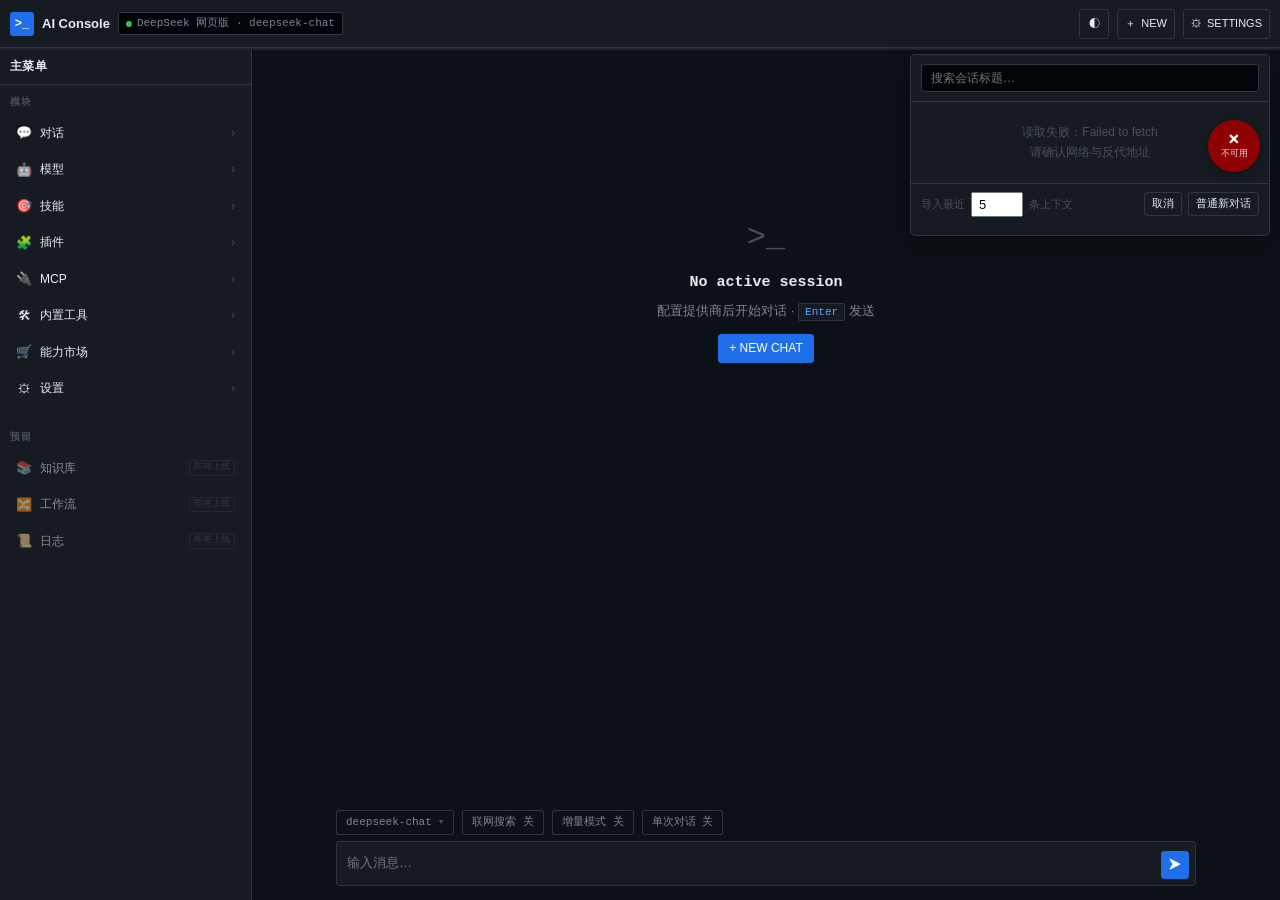
==== commit 3841cafc: "feat(dsweb): 新增选择固定对话（列表 + 导入最近N条 + 绑定写回）" ====
--- a/ai.html
+++ b/ai.html
@@ -653,6 +653,25 @@
     </div>
   </div>
 </div>
+<!-- 选择固定对话浮层：列出 DeepSeek 网页版里已存在的会话，可导入最近若干条 -->
+<div class="mp-mask" id="sessMask">
+  <div class="mp" id="sessPicker" role="dialog" aria-label="选择固定对话">
+    <div class="mp-head">
+      <input id="sessSearch" placeholder="搜索会话标题…" autocomplete="off">
+    </div>
+    <div class="mp-body" id="sessBody"></div>
+    <div class="mp-foot">
+      <label class="hint" style="margin:0;display:flex;align-items:center;gap:6px">
+        导入最近 <input id="sessLimit" type="number" min="0" max="20" value="5"
+        style="width:52px;padding:3px 6px;margin:0"> 条上下文
+      </label>
+      <span class="sp"></span>
+      <button class="btn small" id="sessCancel">取消</button>
+      <button class="btn small" id="sessNewPlain">普通新对话</button>
+    </div>
+    <div class="hint" id="sessHint" style="padding:0 12px 10px;margin:0"></div>
+  </div>
+</div>
 <script>
 // ====== API 网关选优层（多域名故障转移 + 快捷保留区） ======
 // 原理：并发探测多个网关域名，选最快可用者，覆盖 API_BASE/AUTH_API/SEARCH_API
@@ -745,6 +764,7 @@
 function save(k,v){localStorage.setItem(k,JSON.stringify(v))}
 function uid(){return Date.now().toString(36)+Math.random().toString(36).slice(2,7)}
 function $(id){return document.getElementById(id)}
+const __openState={};   // 思考块展开状态，整表重建后据此回填
 function esc(s){return String(s==null?'':s).replaceAll('&','&amp;').replaceAll('<','&lt;').replaceAll('>','&gt;').replaceAll('"','&quot;').replaceAll("'",'&#39;')}
 let toastTimer=null;
 function toast(msg){const t=$('toast');t.textContent=msg;t.classList.add('show');clearTimeout(toastTimer);toastTimer=setTimeout(()=>t.classList.remove('show'),2200)}
@@ -1134,7 +1154,108 @@
     activeSessionId=it.dataset.sid;persist();renderAll();
   });
 }
+// ===== 选择固定对话（仅内置 DeepSeek 网页版可用）=====
+// 背景：反代在上游维护了固定的 chat_session，其标题带 [DSH#xxxx] 标记。
+// 这里让用户挑一个已存在的网页版会话，导入它最近 N 条消息作为上下文；
+// 之后的新对话仍只存在浏览器本地，不会污染上游那个会话。
+let _sessList = [];
+function sessionPickerAvailable(){
+  const p=curProvider();
+  return !!(p&&p.webSearch);   // 只有内置网页版反代才有上游会话
+}
+function openSessionPicker(){
+  if(!sessionPickerAvailable()){toast('该功能仅内置 DeepSeek 网页版支持');return}
+  const m=$('sessMask'); if(!m)return;
+  m.classList.add('open');
+  const q=$('sessSearch'); if(q)q.value='';
+  const body=$('sessBody'); if(body)body.innerHTML='<div class="mp-empty">正在读取网页版会话…</div>';
+  const hint=$('sessHint'); if(hint)hint.textContent='';
+  loadSessions();
+}
+function closeSessionPicker(){const m=$('sessMask'); if(m)m.classList.remove('open');}
+async function loadSessions(){
+  try{
+    const p=curProvider();
+    const base=(p.base||'').replace(/\/+$/,'');
+    const r=await fetch(base+'/sessions');
+    if(!r.ok)throw new Error('HTTP '+r.status);
+    const j=await r.json();
+    _sessList=(j&&j.data)||[];
+    renderSessionPicker();
+  }catch(e){
+    const body=$('sessBody');
+    if(body)body.innerHTML='<div class="mp-empty">读取失败：'+esc((e&&e.message)||e)+'<br>请确认网络与反代地址</div>';
+  }
+}
+function renderSessionPicker(){
+  const body=$('sessBody'); if(!body)return;
+  const q=((($('sessSearch')||{}).value)||'').trim().toLowerCase();
+  const list=_sessList.filter(function(it){
+    return !q||String(it.title||'').toLowerCase().indexOf(q)>=0;
+  });
+  if(!list.length){
+    body.innerHTML='<div class="mp-empty">'+(_sessList.length?'没有匹配的会话':'网页版里还没有会话')+'</div>';
+    return;
+  }
+  let h='';
+  list.forEach(function(it){
+    const d=it.updated_at?new Date(it.updated_at*1000):null;
+    const when=d?((d.getMonth()+1)+'-'+d.getDate()+' '+('0'+d.getHours()).slice(-2)+':'+('0'+d.getMinutes()).slice(-2)):'';
+    h+='<button class="mp-item" data-sid="'+esc(it.id)+'">'+
+       '<span class="mn">'+esc(it.title||'(无标题)')+(it.tagged?' <span class="k">固定</span>':'')+'</span>'+
+       '<span class="mk" style="font-size:11px;color:var(--fg-faint)">'+esc(when)+'</span></button>';
+  });
+  body.innerHTML=h;
+  body.querySelectorAll('.mp-item').forEach(function(btn){
+    btn.onclick=function(){ bindSession(btn.dataset.sid); };
+  });
+}
+// 绑定某个上游会话：新建本地对话，导入最近 N 条，并把 pin 记在会话上
+async function bindSession(sid){
+  const it=_sessList.find(function(x){return x.id===sid;});
+  let limit=parseInt((($('sessLimit')||{}).value),10);
+  if(isNaN(limit)||limit<0)limit=5;
+  if(limit>20)limit=20;
+  const s={id:uid(),title:(it&&it.title)||'固定对话',messages:[],created:Date.now(),
+           pinnedSessionId:sid};
+  sessions.push(s); activeSessionId=s.id; persist();
+  closeSessionPicker();
+  if(limit>0){
+    try{
+      const p=curProvider();
+      const base=(p.base||'').replace(/\/+$/,'');
+      const r=await fetch(base+'/sessions/messages?id='+encodeURIComponent(sid)+'&limit='+limit);
+      const j=await r.json();
+      const msgs=(j&&j.messages)||[];
+      msgs.forEach(function(m){
+        s.messages.push({role:m.role,content:m.content,reasoning:m.reasoning||'',_imported:true});
+      });
+      if(s.messages.length){
+        const first=s.messages.find(function(m){return m.role==='user';});
+        if(first&&first.content)s.title=(it&&it.title)||String(first.content).slice(0,16);
+      }
+      persist();renderAll();$('input').focus();
+      toast('已绑定「'+((it&&it.title)||'会话')+'」，导入 '+s.messages.length+' 条');
+    }catch(e){
+      persist();renderAll();
+      toast('会话已绑定，但导入失败：'+((e&&e.message)||e));
+    }
+  }else{
+    renderAll();$('input').focus();
+    toast('已绑定「'+((it&&it.title)||'会话')+'」（不导入历史）');
+  }
+}
+// 普通新建（不绑定）
+function newSessionPlain(){
+  closeSessionPicker();
+  newSessionCore();
+}
 function newSession(){
+  // 内置网页版：先让用户选择「是否绑定一个已存在的上游会话」
+  if(sessionPickerAvailable()){ openSessionPicker(); return; }
+  newSessionCore();
+}
+function newSessionCore(){
   // 已经有一个空对话时直接复用，避免连点 + NEW 堆出一串「新对话」
   const cur=curSession();
   if(cur&&(!cur.messages||!cur.messages.length)){
@@ -1176,12 +1297,26 @@
 $('btnExportChat').onclick=exportChat;
 
 // ===== 消息渲染 =====
+// 重建前记录各折叠块的展开状态；重建后回填，并监听用户后续操作
+function snapshotOpenState(el){
+  el.querySelectorAll('details.reasoning, details[data-think]').forEach(function(d){
+    const k=d.getAttribute('data-key'); if(k)__openState[k]=d.open;
+  });
+}
+function restoreOpenState(el){
+  el.querySelectorAll('details.reasoning, details[data-think]').forEach(function(d){
+    const k=d.getAttribute('data-key');
+    if(k&&__openState[k]===true)d.open=true;
+    if(k)d.addEventListener('toggle',function(){__openState[k]=d.open;});
+  });
+}
 function renderMsgs(){
   const s=curSession();const el=$('msgs');
   if(!el)return;
   if(!s){el.innerHTML='<div class="empty"><div class="big">&gt;_</div><h2>No active session</h2>配置提供商后开始对话 · <code>Enter</code> 发送<br><button class="btn primary" style="margin-top:14px" onclick="newSession()">+ NEW CHAT</button></div>';updateCtxBar();return}
   // 空会话：以前这里什么都不渲染，只留一大片空白；现在给一个明确的起点
   if(!s.messages.length){el.innerHTML=welcomeHtml();updateCtxBar();return}
+  snapshotOpenState(el);
   el.innerHTML=s.messages.map((m,__i)=>{
     if(m.role==='system')return '';
 
@@ -1199,7 +1334,7 @@
       return '<div class="msg"><div class="role">'+esc(m.role)+'</div><div class="bubble">'+calls+'</div></div>';
     }
     let reasoningHtml='';
-    if(m.reasoning){reasoningHtml='<details class="reasoning" style="margin-bottom:8px;font-size:12px;color:var(--fg2);background:var(--bg2);border:1px solid var(--border);border-radius:8px;padding:6px 10px"><summary>🤔 思考过程 ('+Math.round(m.reasoning.length/100)/10+'k 字)</summary><div style="white-space:pre-wrap;margin-top:6px;max-height:300px;overflow-y:auto">'+esc(m.reasoning)+'</div></details>';}
+    if(m.reasoning){reasoningHtml='<details class="reasoning" data-key="r'+__i+'" style="margin-bottom:8px;font-size:12px;color:var(--fg2);background:var(--bg2);border:1px solid var(--border);border-radius:8px;padding:6px 10px"><summary>🤔 思考过程 ('+Math.round(m.reasoning.length/100)/10+'k 字)</summary><div style="white-space:pre-wrap;margin-top:6px;max-height:300px;overflow-y:auto">'+esc(m.reasoning)+'</div></details>';}
     const bubbleId=m._streaming?' id="streamBubble"':'';
     const noticeHtml=m._notice?'<div class="hint" style="color:var(--fg2);margin-bottom:6px">'+esc(m._notice)+'</div>':'';
     const errHtml=m._error?('<div class="hint" style="color:var(--danger);margin-top:8px">'+esc(m._errText||'')+'</div><div style="margin-top:8px"><button class="btn small" onclick="retryThis()">重试</button></div>'):'';
@@ -1212,7 +1347,12 @@
       '</div>');
     return '<div class="msg '+(isUser?'user':'')+'"><div class="role">'+(isUser?'你':'AI')+'</div><div class="bubble"'+bubbleId+'>'+noticeHtml+reasoningHtml+md(m.content||'')+(m._streaming?'<span class="typing-dot"><i></i><i></i><i></i></span>':'')+errHtml+'</div>'+acts+'</div>';
   }).join('');
+  // ===== 保持用户对「思考过程」折叠块的展开状态 =====
+  // renderMsgs 是 innerHTML 整表重建：新建的 <details> 默认收起，用户刚展开就会被
+  // 下一帧换成收起的新元素（表现为「展开立刻缩回」）。
+  // 做法：重建前后按「消息索引 + 块类型」记住 open，重建后回填，并监听用户操作。
   el.scrollTop=el.scrollHeight;
+  restoreOpenState(el);
   updateCtxBar();
 }
 
@@ -1421,10 +1561,53 @@
   if(!el||!st)return;
   const m=st.messages.find(x=>x.role==='assistant'&&x._streaming);
   if(!m)return;
-  let pre='';
-  if(m.reasoning){pre='<details class="reasoning" style="margin-bottom:8px;font-size:12px;color:var(--fg2);background:var(--bg2);border:1px solid var(--border);border-radius:8px;padding:6px 10px"><summary>思考中…</summary><div style="white-space:pre-wrap;margin-top:6px;max-height:300px;overflow-y:auto">'+esc(m.reasoning)+'</div></details>';}
-  const notice=m._notice?'<div class="hint" style="display:flex;align-items:center;gap:6px;color:var(--fg2);margin-bottom:6px">'+esc(m._notice)+'</div>':'';
-  el.innerHTML=notice+pre+md(m.content||'')+'<span class="typing-dot"><i></i><i></i><i></i></span>';
+
+  // ⚠️ 不能每帧 innerHTML 重建整个气泡：新建的 <details> 默认是收起的，
+  // 用户刚点开、下一帧又被换成新的收起状态，看上去就是「展开了立刻缩回」。
+  // 做法：思考块只建一次，之后只改文本节点，open 状态完全交给用户。
+  let det=el.querySelector('.reasoning.stream');
+  if(m.reasoning){
+    if(!det){
+      det=document.createElement('details');
+      det.className='reasoning stream';
+      det.setAttribute('data-key','stream');
+      det.open=true;                       // 首次出现默认展开，便于观察
+      det.style.cssText='margin-bottom:8px;font-size:12px;color:var(--fg2);background:var(--bg2);border:1px solid var(--border);border-radius:8px;padding:6px 10px';
+      const sm=document.createElement('summary');
+      sm.textContent='思考中…';
+      const dv=document.createElement('div');
+      dv.style.cssText='white-space:pre-wrap;margin-top:6px;max-height:300px;overflow-y:auto';
+      det.appendChild(sm);det.appendChild(dv);
+      el.insertBefore(det,el.firstChild);
+    }
+    const dv=det.querySelector('div');
+    const sm=det.querySelector('summary');
+    const txt=String(m.reasoning);
+    if(dv&&dv.textContent!==txt)dv.textContent=txt;
+    if(sm)sm.textContent='思考中…（'+txt.length+' 字）';
+    // 注意：这里绝不碰 det.open
+  }else if(det){
+    det.parentNode&&det.parentNode.removeChild(det);
+  }
+
+  // 正文：只更新正文容器，避免连思考块一起重建
+  let bodyEl=el.querySelector('.stream-body');
+  if(!bodyEl){
+    // 首次：清掉旧内容，建立稳定结构
+    el.innerHTML='';
+    bodyEl=document.createElement('div');
+    bodyEl.className='stream-body';
+    el.appendChild(bodyEl);
+  }
+  const html=md(m.content||'');
+  if(bodyEl.getAttribute('data-h')!==html){bodyEl.innerHTML=html;bodyEl.setAttribute('data-h',html);}
+  let dot=el.querySelector('.typing-dot');
+  if(!dot){
+    dot=document.createElement('span');
+    dot.className='typing-dot';
+    dot.innerHTML='<i></i><i></i><i></i>';
+    el.appendChild(dot);
+  }
   const box=document.getElementById('msgs');
   if(box)box.scrollTop=box.scrollHeight;
 }
@@ -2392,6 +2575,9 @@
   if(settings.webSingleChat)body.single_chat=true;
   // 会话隔离：lite / lite1 / 多标签页互不污染上下文
   body.conversation_scope=webScopeId();
+  // 本对话绑定到某个上游会话时，钉死用它（优先于 scope 自动认领）
+  const s=curSession();
+  if(s&&s.pinnedSessionId)body.pinned_session_id=s.pinnedSessionId;
 }
 
 // ===== 非流式请求（供工具循环备用） =====
@@ -2804,6 +2990,10 @@
 $('incrementalToggle').onclick=toggleIncremental;
 $('singleChatToggle').onclick=toggleSingleChat;
 $('mpClose').onclick=closeModelPicker;
+$('sessCancel').onclick=closeSessionPicker;
+$('sessNewPlain').onclick=newSessionPlain;
+$('sessSearch').oninput=renderSessionPicker;
+$('sessMask').onclick=function(e){if(e.target===$('sessMask'))closeSessionPicker();};
 $('mpManage').onclick=function(){closeModelPicker();showSbView('models');openSidebar();};
 $('mpSearch').oninput=renderModelPicker;
 $('mpMask').onclick=function(e){if(e.target===$('mpMask'))closeModelPicker();};
